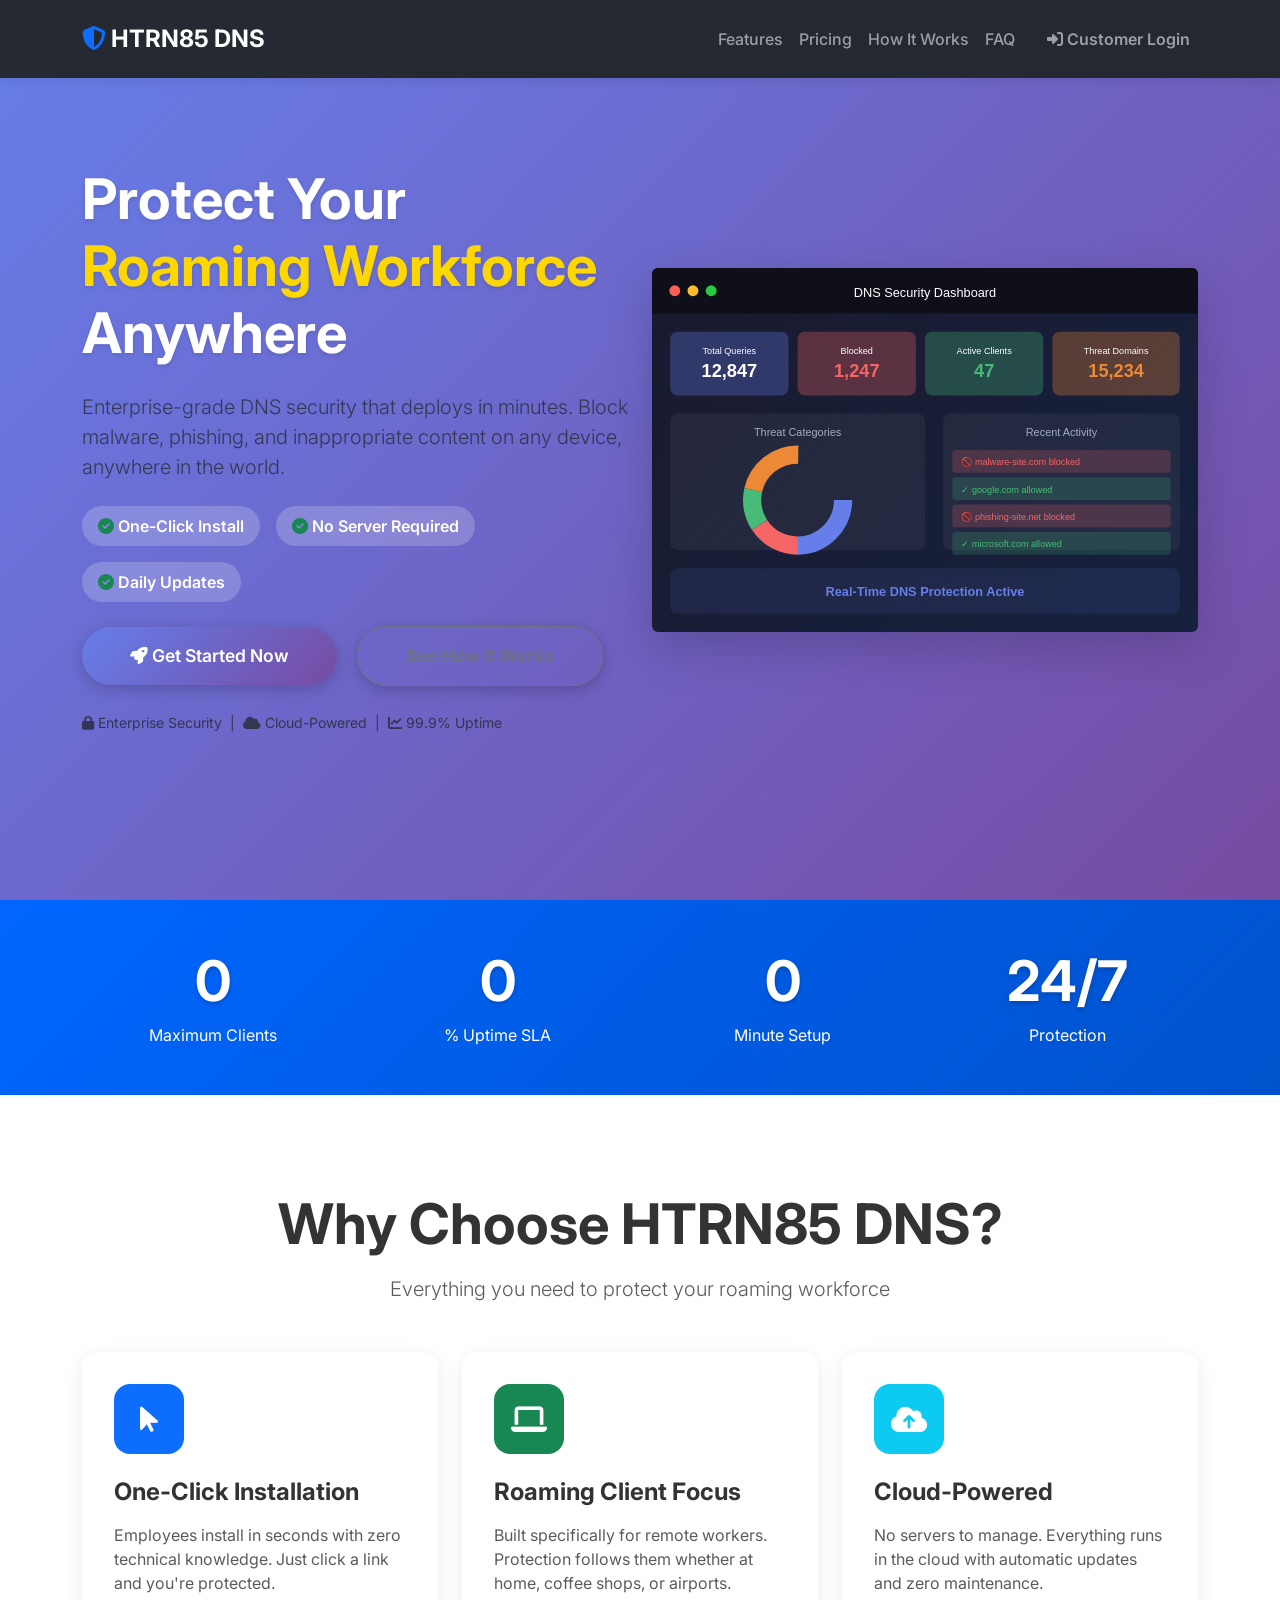
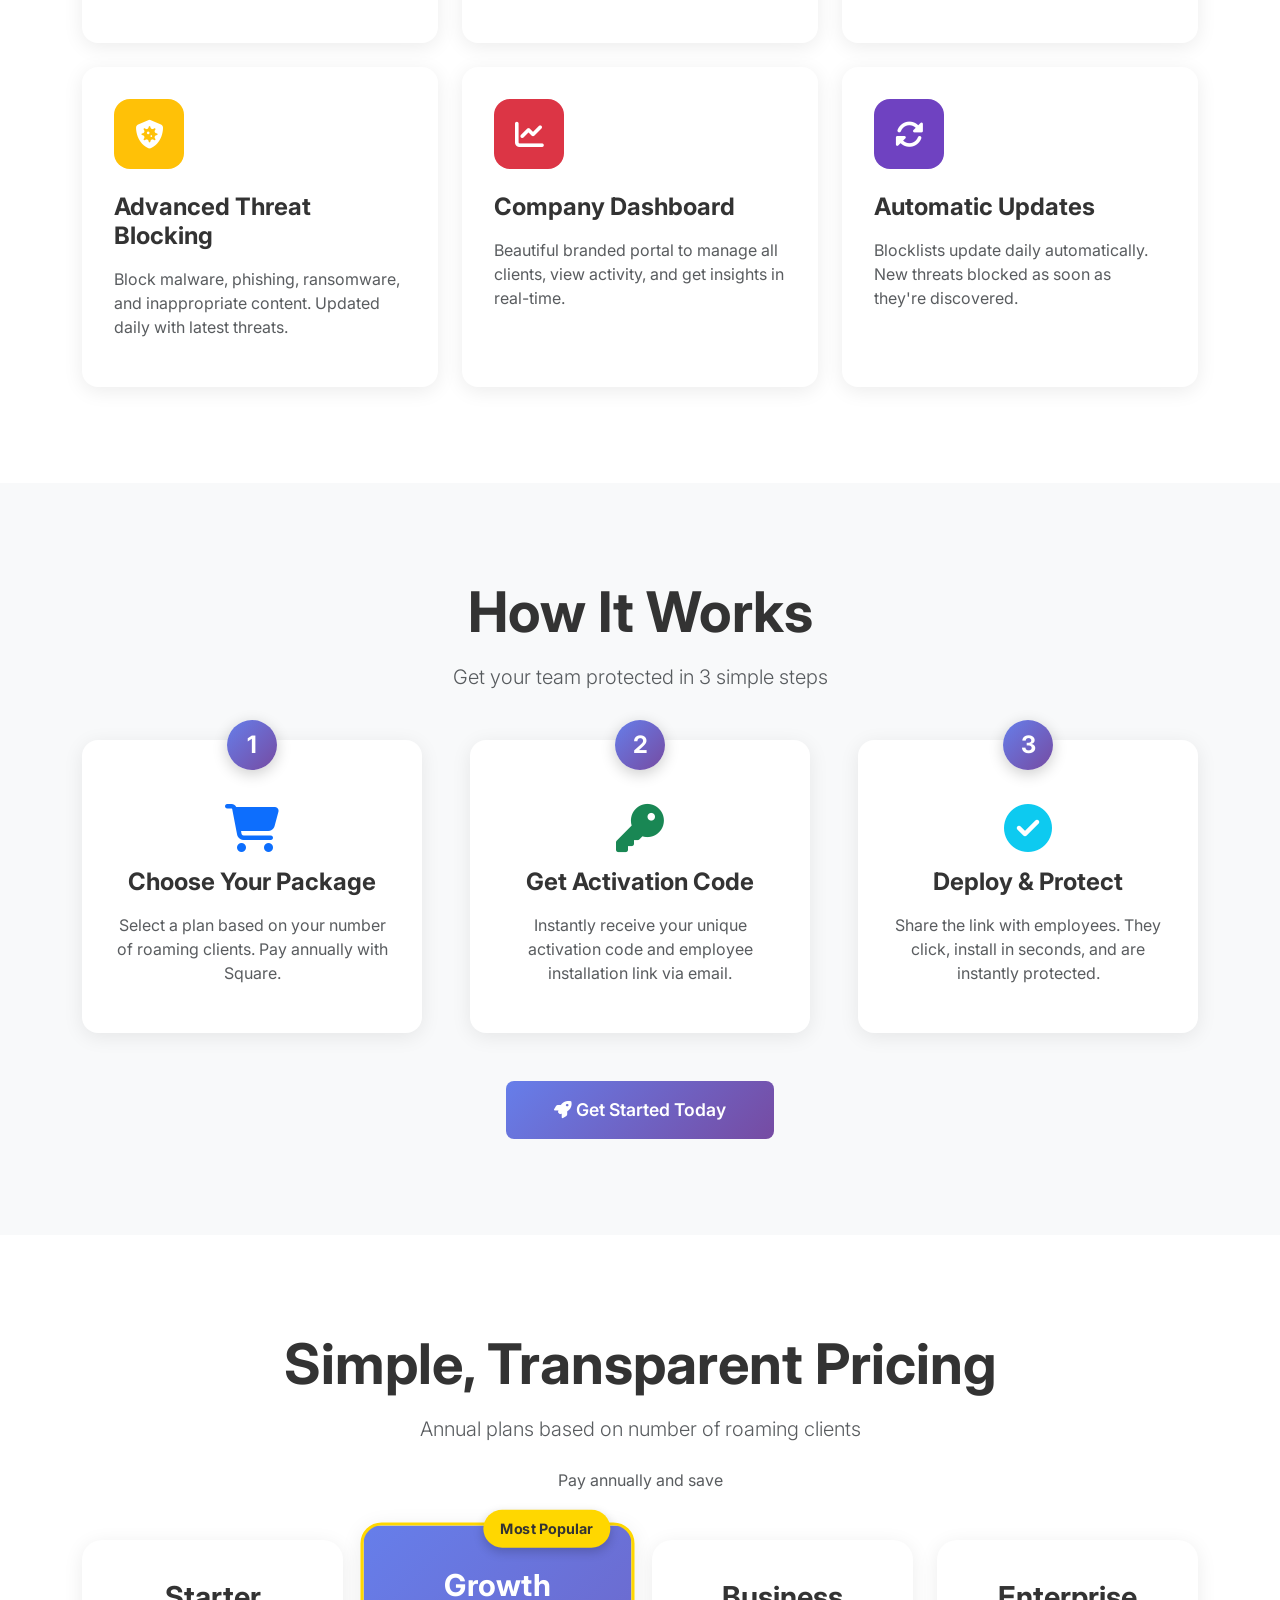
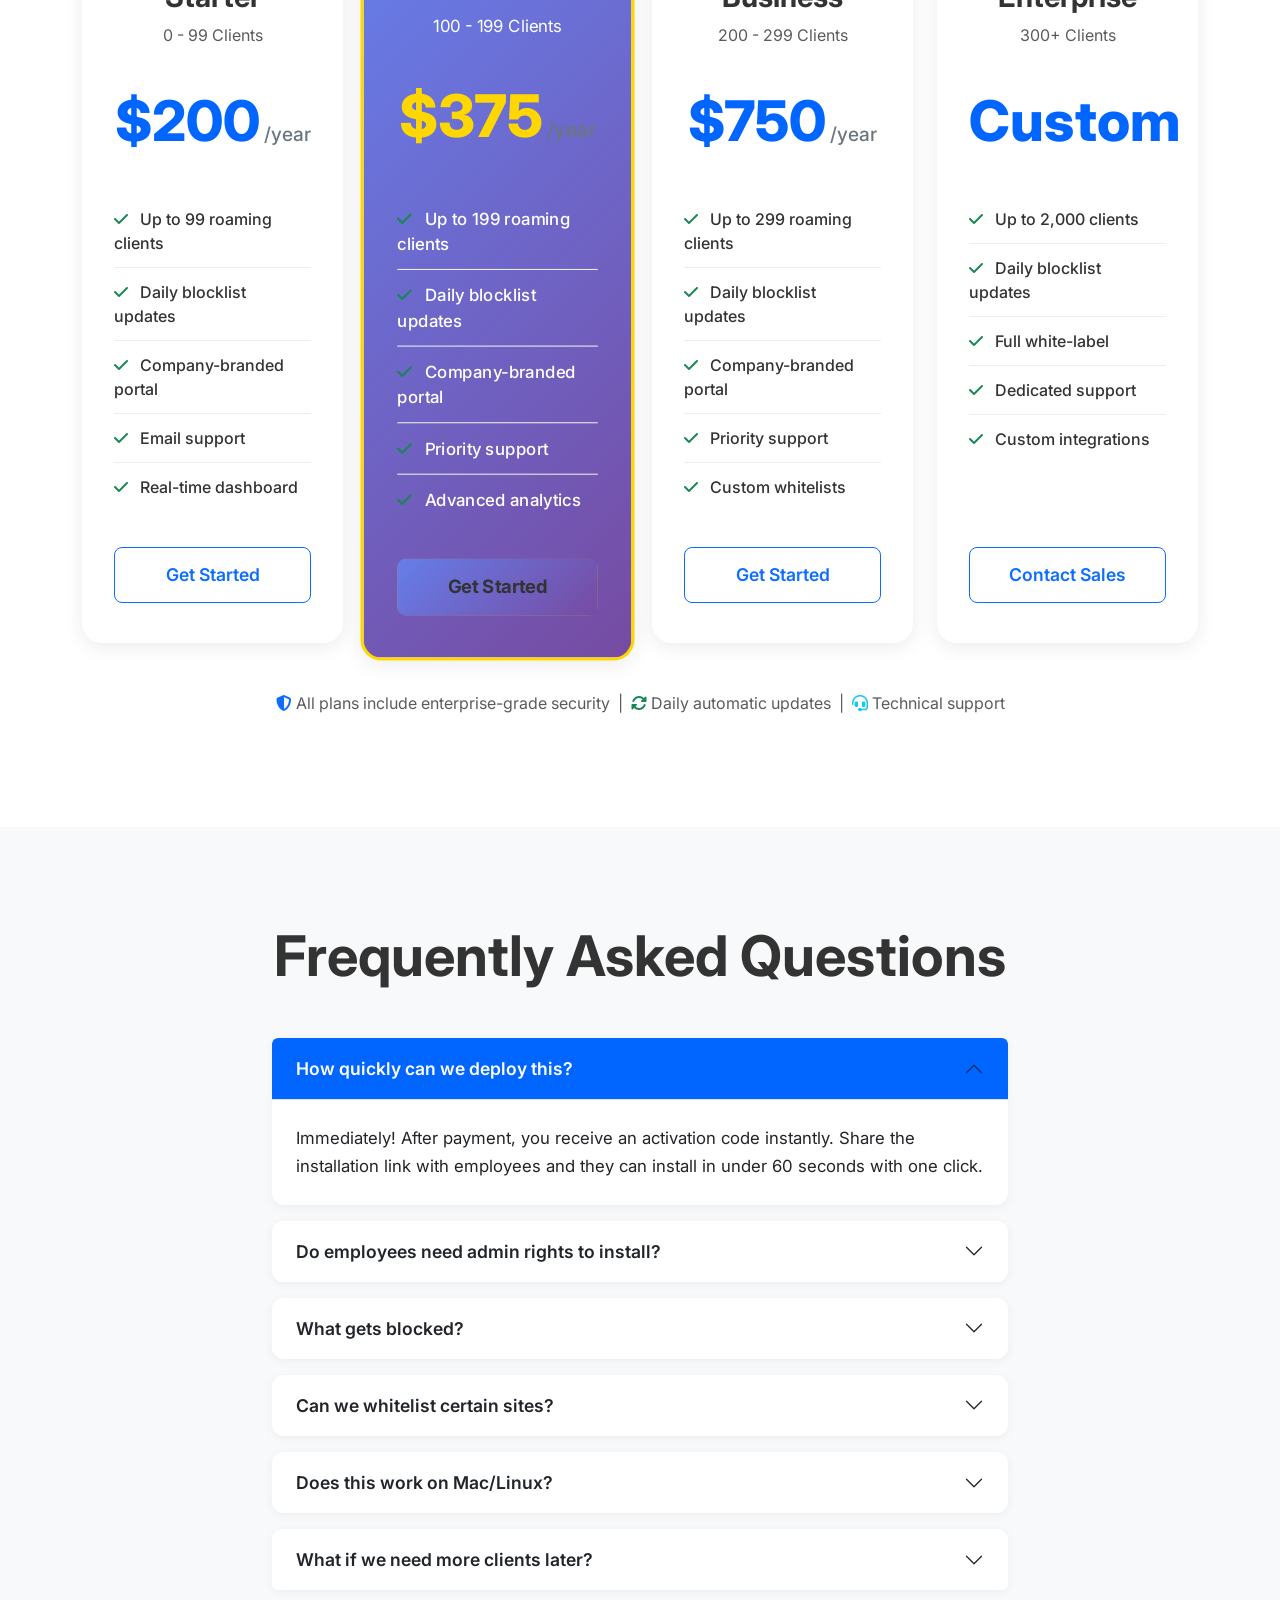
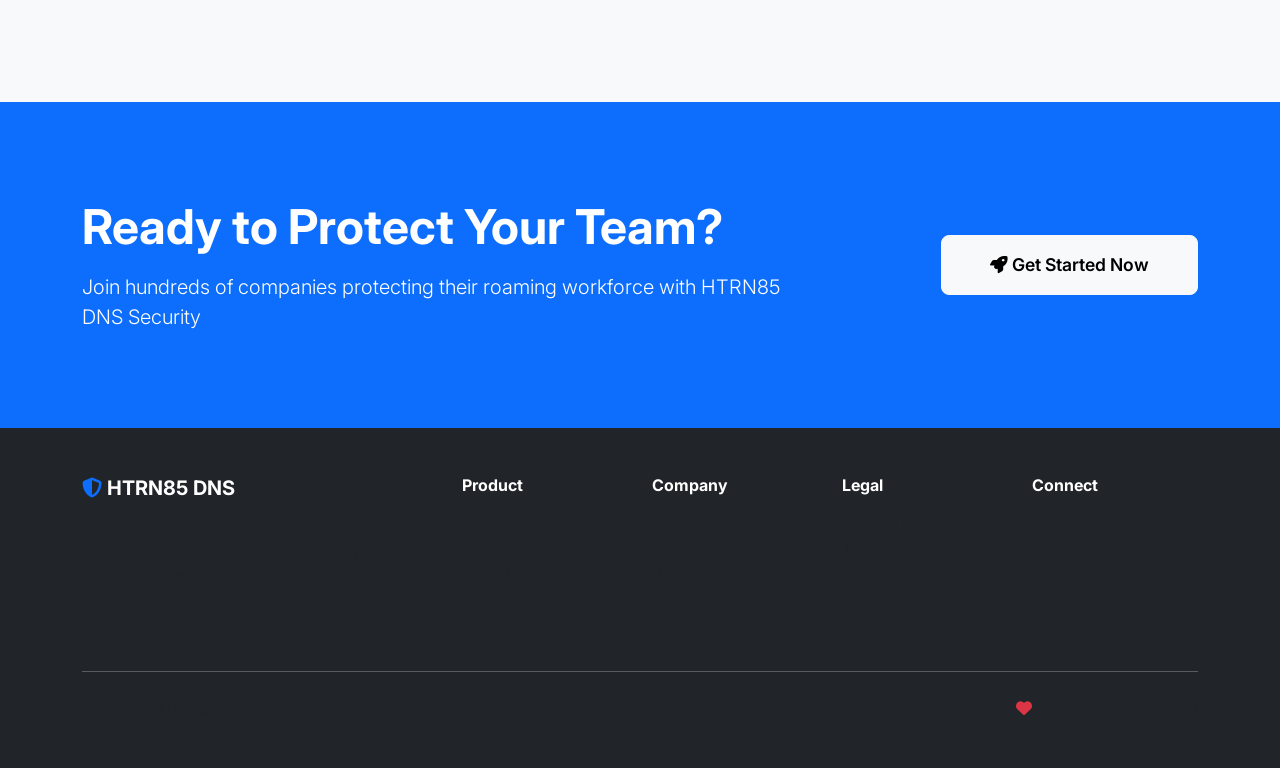
==== index.html @ fcbe76ea "Fix ALL broken paths sitewide - 17 absolute paths, 1 JS redirect, delete 3 stale files" ====
<!DOCTYPE html>
<html lang="en">
<head>
    <meta charset="UTF-8">
    <meta name="viewport" content="width=device-width, initial-scale=1.0">    
    <!-- SECURITY HEADERS -->
    <meta name="referrer" content="strict-origin-when-cross-origin">
    <meta http-equiv="X-Content-Type-Options" content="nosniff">
    <meta http-equiv="X-Frame-Options" content="DENY">
    <meta http-equiv="Permissions-Policy" content="accelerometer=(), camera=(), geolocation=(), microphone=()">
    <meta name="description" content="Enterprise DNS Security for Roaming Clients - Protect your workforce anywhere with one-click deployment">
    <title>HTRN85 DNS Security - Protect Your Roaming Workforce</title>
    
    <!-- Bootstrap 5 -->
    <link href="https://cdn.jsdelivr.net/npm/bootstrap@5.3.0/dist/css/bootstrap.min.css" rel="stylesheet">
    <!-- Font Awesome -->
    <link href="https://cdnjs.cloudflare.com/ajax/libs/font-awesome/6.4.0/css/all.min.css" rel="stylesheet">
    <!-- Google Fonts -->
    <link href="https://fonts.googleapis.com/css2?family=Inter:wght@300;400;600;700;800&display=swap" rel="stylesheet">
    <!-- Custom CSS -->
    <link href="css/style.css" rel="stylesheet">
</head>
<body>
    <!-- Navigation -->
    <nav class="navbar navbar-expand-lg navbar-dark bg-dark fixed-top">
        <div class="container">
            <a class="navbar-brand fw-bold" href="#">
                <i class="fas fa-shield-alt text-primary"></i> HTRN85 DNS
            </a>
            <button class="navbar-toggler" type="button" data-bs-toggle="collapse" data-bs-target="#navbarNav">
                <span class="navbar-toggler-icon"></span>
            </button>
            <div class="collapse navbar-collapse" id="navbarNav">
                <ul class="navbar-nav ms-auto">
                    <li class="nav-item">
                        <a class="nav-link" href="#features">Features</a>
                    </li>
                    <li class="nav-item">
                        <a class="nav-link" href="#pricing">Pricing</a>
                    </li>
                    <li class="nav-item">
                        <a class="nav-link" href="#how-it-works">How It Works</a>
                    </li>
                    <li class="nav-item">
                        <a class="nav-link" href="#faq">FAQ</a>
                    </li>
                    <li class="nav-item">
                        <a class="nav-link btn btn-outline-primary ms-lg-3" href="#" onclick="alert('Customer portal coming soon! Contact support@htrn85dns.com'); return false;">
                            <i class="fas fa-sign-in-alt"></i> Customer Login
                        </a>
                    </li>
                </ul>
            </div>
        </div>
    </nav>

    <!-- Hero Section -->
    <section class="hero-section">
        <div class="container">
            <div class="row align-items-center min-vh-100 py-5">
                <div class="col-lg-6">
                    <div class="hero-content">
                        <h1 class="display-3 fw-bold mb-4 animate-fade-in">
                            Protect Your <span class="text-primary">Roaming Workforce</span> Anywhere
                        </h1>
                        <p class="lead mb-4 text-muted animate-fade-in-delay-1">
                            Enterprise-grade DNS security that deploys in minutes. Block malware, phishing, and inappropriate content on any device, anywhere in the world.
                        </p>
                        <div class="hero-features mb-4 animate-fade-in-delay-2">
                            <div class="feature-badge">
                                <i class="fas fa-check-circle text-success"></i> One-Click Install
                            </div>
                            <div class="feature-badge">
                                <i class="fas fa-check-circle text-success"></i> No Server Required
                            </div>
                            <div class="feature-badge">
                                <i class="fas fa-check-circle text-success"></i> Daily Updates
                            </div>
                        </div>
                        <div class="hero-cta animate-fade-in-delay-3">
                            <a href="#pricing" class="btn btn-primary btn-lg me-3 px-5 py-3">
                                <i class="fas fa-rocket"></i> Get Started Now
                            </a>
                            <a href="#how-it-works" class="btn btn-outline-secondary btn-lg px-5 py-3">
                                See How It Works
                            </a>
                        </div>
                        <div class="trust-indicators mt-4 animate-fade-in-delay-4">
                            <small class="text-muted">
                                <i class="fas fa-lock"></i> Enterprise Security &nbsp;|&nbsp;
                                <i class="fas fa-cloud"></i> Cloud-Powered &nbsp;|&nbsp;
                                <i class="fas fa-chart-line"></i> 99.9% Uptime
                            </small>
                        </div>
                    </div>
                </div>
                <div class="col-lg-6 animate-fade-in-delay-2">
                    <div class="hero-image">
                        <div class="dashboard-preview">
                            <!-- Embedded SVG Dashboard Preview - Always renders -->
                            <svg viewBox="0 0 600 400" class="img-fluid rounded shadow-lg" style="background: linear-gradient(135deg, #1a1a2e 0%, #16213e 100%); border-radius: 12px;">
                                <!-- Dashboard Header -->
                                <rect x="0" y="0" width="600" height="50" fill="#0f0f1a"/>
                                <circle cx="25" cy="25" r="6" fill="#ff5f56"/>
                                <circle cx="45" cy="25" r="6" fill="#ffbd2e"/>
                                <circle cx="65" cy="25" r="6" fill="#27ca40"/>
                                <text x="300" y="32" fill="#ffffff" font-family="Arial" font-size="14" text-anchor="middle">DNS Security Dashboard</text>

                                <!-- Stats Cards Row -->
                                <rect x="20" y="70" width="130" height="70" rx="8" fill="#667eea" opacity="0.3"/>
                                <text x="85" y="95" fill="#ffffff" font-family="Arial" font-size="10" text-anchor="middle">Total Queries</text>
                                <text x="85" y="120" fill="#ffffff" font-family="Arial" font-size="20" font-weight="bold" text-anchor="middle">12,847</text>

                                <rect x="160" y="70" width="130" height="70" rx="8" fill="#f56565" opacity="0.3"/>
                                <text x="225" y="95" fill="#ffffff" font-family="Arial" font-size="10" text-anchor="middle">Blocked</text>
                                <text x="225" y="120" fill="#f56565" font-family="Arial" font-size="20" font-weight="bold" text-anchor="middle">1,247</text>

                                <rect x="300" y="70" width="130" height="70" rx="8" fill="#48bb78" opacity="0.3"/>
                                <text x="365" y="95" fill="#ffffff" font-family="Arial" font-size="10" text-anchor="middle">Active Clients</text>
                                <text x="365" y="120" fill="#48bb78" font-family="Arial" font-size="20" font-weight="bold" text-anchor="middle">47</text>

                                <rect x="440" y="70" width="140" height="70" rx="8" fill="#ed8936" opacity="0.3"/>
                                <text x="510" y="95" fill="#ffffff" font-family="Arial" font-size="10" text-anchor="middle">Threat Domains</text>
                                <text x="510" y="120" fill="#ed8936" font-family="Arial" font-size="20" font-weight="bold" text-anchor="middle">15,234</text>

                                <!-- Chart Area -->
                                <rect x="20" y="160" width="280" height="150" rx="8" fill="#ffffff" opacity="0.05"/>
                                <text x="160" y="185" fill="#a0aec0" font-family="Arial" font-size="12" text-anchor="middle">Threat Categories</text>
                                <!-- Pie chart simulation -->
                                <circle cx="160" cy="255" r="50" fill="none" stroke="#667eea" stroke-width="20" stroke-dasharray="78 236"/>
                                <circle cx="160" cy="255" r="50" fill="none" stroke="#f56565" stroke-width="20" stroke-dasharray="50 264" stroke-dashoffset="-78"/>
                                <circle cx="160" cy="255" r="50" fill="none" stroke="#48bb78" stroke-width="20" stroke-dasharray="40 274" stroke-dashoffset="-128"/>
                                <circle cx="160" cy="255" r="50" fill="none" stroke="#ed8936" stroke-width="20" stroke-dasharray="68 246" stroke-dashoffset="-168"/>

                                <!-- Activity List -->
                                <rect x="320" y="160" width="260" height="150" rx="8" fill="#ffffff" opacity="0.05"/>
                                <text x="450" y="185" fill="#a0aec0" font-family="Arial" font-size="12" text-anchor="middle">Recent Activity</text>

                                <rect x="330" y="200" width="240" height="25" rx="4" fill="#f56565" opacity="0.2"/>
                                <text x="340" y="217" fill="#f56565" font-family="Arial" font-size="10">🚫 malware-site.com blocked</text>

                                <rect x="330" y="230" width="240" height="25" rx="4" fill="#48bb78" opacity="0.2"/>
                                <text x="340" y="247" fill="#48bb78" font-family="Arial" font-size="10">✓ google.com allowed</text>

                                <rect x="330" y="260" width="240" height="25" rx="4" fill="#f56565" opacity="0.2"/>
                                <text x="340" y="277" fill="#f56565" font-family="Arial" font-size="10">🚫 phishing-site.net blocked</text>

                                <rect x="330" y="290" width="240" height="25" rx="4" fill="#48bb78" opacity="0.2"/>
                                <text x="340" y="307" fill="#48bb78" font-family="Arial" font-size="10">✓ microsoft.com allowed</text>

                                <!-- Footer -->
                                <rect x="20" y="330" width="560" height="50" rx="8" fill="#667eea" opacity="0.1"/>
                                <text x="300" y="360" fill="#667eea" font-family="Arial" font-size="14" font-weight="bold" text-anchor="middle">Real-Time DNS Protection Active</text>
                            </svg>
                        </div>
                    </div>
                </div>
            </div>
        </div>
    </section>

    <!-- Stats Section -->
    <section class="stats-section py-5 bg-primary text-white">
        <div class="container">
            <div class="row text-center">
                <div class="col-md-3">
                    <div class="stat-item">
                        <h2 class="display-4 fw-bold counter" data-target="2000">0</h2>
                        <p class="mb-0">Maximum Clients</p>
                    </div>
                </div>
                <div class="col-md-3">
                    <div class="stat-item">
                        <h2 class="display-4 fw-bold counter" data-target="99.9">0</h2>
                        <p class="mb-0">% Uptime SLA</p>
                    </div>
                </div>
                <div class="col-md-3">
                    <div class="stat-item">
                        <h2 class="display-4 fw-bold counter" data-target="1">0</h2>
                        <p class="mb-0">Minute Setup</p>
                    </div>
                </div>
                <div class="col-md-3">
                    <div class="stat-item">
                        <h2 class="display-4 fw-bold">24/7</h2>
                        <p class="mb-0">Protection</p>
                    </div>
                </div>
            </div>
        </div>
    </section>

    <!-- Features Section -->
    <section id="features" class="features-section py-5">
        <div class="container py-5">
            <div class="text-center mb-5">
                <h2 class="display-4 fw-bold mb-3">Why Choose HTRN85 DNS?</h2>
                <p class="lead text-muted">Everything you need to protect your roaming workforce</p>
            </div>
            
            <div class="row g-4">
                <div class="col-md-6 col-lg-4">
                    <div class="feature-card">
                        <div class="feature-icon bg-primary">
                            <i class="fas fa-mouse-pointer"></i>
                        </div>
                        <h4 class="fw-bold mb-3">One-Click Installation</h4>
                        <p class="text-muted">Employees install in seconds with zero technical knowledge. Just click a link and you're protected.</p>
                    </div>
                </div>

                <div class="col-md-6 col-lg-4">
                    <div class="feature-card">
                        <div class="feature-icon bg-success">
                            <i class="fas fa-laptop"></i>
                        </div>
                        <h4 class="fw-bold mb-3">Roaming Client Focus</h4>
                        <p class="text-muted">Built specifically for remote workers. Protection follows them whether at home, coffee shops, or airports.</p>
                    </div>
                </div>

                <div class="col-md-6 col-lg-4">
                    <div class="feature-card">
                        <div class="feature-icon bg-info">
                            <i class="fas fa-cloud-upload-alt"></i>
                        </div>
                        <h4 class="fw-bold mb-3">Cloud-Powered</h4>
                        <p class="text-muted">No servers to manage. Everything runs in the cloud with automatic updates and zero maintenance.</p>
                    </div>
                </div>

                <div class="col-md-6 col-lg-4">
                    <div class="feature-card">
                        <div class="feature-icon bg-warning">
                            <i class="fas fa-shield-virus"></i>
                        </div>
                        <h4 class="fw-bold mb-3">Advanced Threat Blocking</h4>
                        <p class="text-muted">Block malware, phishing, ransomware, and inappropriate content. Updated daily with latest threats.</p>
                    </div>
                </div>

                <div class="col-md-6 col-lg-4">
                    <div class="feature-card">
                        <div class="feature-icon bg-danger">
                            <i class="fas fa-chart-line"></i>
                        </div>
                        <h4 class="fw-bold mb-3">Company Dashboard</h4>
                        <p class="text-muted">Beautiful branded portal to manage all clients, view activity, and get insights in real-time.</p>
                    </div>
                </div>

                <div class="col-md-6 col-lg-4">
                    <div class="feature-card">
                        <div class="feature-icon bg-purple">
                            <i class="fas fa-sync-alt"></i>
                        </div>
                        <h4 class="fw-bold mb-3">Automatic Updates</h4>
                        <p class="text-muted">Blocklists update daily automatically. New threats blocked as soon as they're discovered.</p>
                    </div>
                </div>
            </div>
        </div>
    </section>

    <!-- How It Works Section -->
    <section id="how-it-works" class="how-it-works-section py-5 bg-light">
        <div class="container py-5">
            <div class="text-center mb-5">
                <h2 class="display-4 fw-bold mb-3">How It Works</h2>
                <p class="lead text-muted">Get your team protected in 3 simple steps</p>
            </div>

            <div class="row g-5">
                <div class="col-md-4">
                    <div class="step-card text-center">
                        <div class="step-number">1</div>
                        <div class="step-icon">
                            <i class="fas fa-shopping-cart fa-3x text-primary"></i>
                        </div>
                        <h4 class="fw-bold mb-3">Choose Your Package</h4>
                        <p class="text-muted">Select a plan based on your number of roaming clients. Pay annually with Square.</p>
                    </div>
                </div>

                <div class="col-md-4">
                    <div class="step-card text-center">
                        <div class="step-number">2</div>
                        <div class="step-icon">
                            <i class="fas fa-key fa-3x text-success"></i>
                        </div>
                        <h4 class="fw-bold mb-3">Get Activation Code</h4>
                        <p class="text-muted">Instantly receive your unique activation code and employee installation link via email.</p>
                    </div>
                </div>

                <div class="col-md-4">
                    <div class="step-card text-center">
                        <div class="step-number">3</div>
                        <div class="step-icon">
                            <i class="fas fa-check-circle fa-3x text-info"></i>
                        </div>
                        <h4 class="fw-bold mb-3">Deploy & Protect</h4>
                        <p class="text-muted">Share the link with employees. They click, install in seconds, and are instantly protected.</p>
                    </div>
                </div>
            </div>

            <div class="text-center mt-5">
                <a href="#pricing" class="btn btn-primary btn-lg px-5 py-3">
                    <i class="fas fa-rocket"></i> Get Started Today
                </a>
            </div>
        </div>
    </section>

    <!-- Pricing Section -->
    <section id="pricing" class="pricing-section py-5">
        <div class="container py-5">
            <div class="text-center mb-5">
                <h2 class="display-4 fw-bold mb-3">Simple, Transparent Pricing</h2>
                <p class="lead text-muted">Annual plans based on number of roaming clients</p>
                <div class="pricing-toggle mt-4">
                    <span class="text-muted">Pay annually and save</span>
                </div>
            </div>

            <div class="row g-4 justify-content-center">
                <!-- Tier 1 -->
                <div class="col-lg-3 col-md-6">
                    <div class="pricing-card">
                        <div class="pricing-header">
                            <h4 class="fw-bold">Starter</h4>
                            <p class="text-muted mb-0">0 - 99 Clients</p>
                        </div>
                        <div class="pricing-price">
                            <span class="price-amount">$200</span>
                            <span class="price-period">/year</span>
                        </div>
                        <ul class="pricing-features">
                            <li><i class="fas fa-check text-success"></i> Up to 99 roaming clients</li>
                            <li><i class="fas fa-check text-success"></i> Daily blocklist updates</li>
                            <li><i class="fas fa-check text-success"></i> Company-branded portal</li>
                            <li><i class="fas fa-check text-success"></i> Email support</li>
                            <li><i class="fas fa-check text-success"></i> Real-time dashboard</li>
                        </ul>
                        <button class="btn btn-outline-primary w-100 btn-lg" onclick="selectPlan('starter', 200, 99)">
                            Get Started
                        </button>
                    </div>
                </div>

                <!-- Tier 2 -->
                <div class="col-lg-3 col-md-6">
                    <div class="pricing-card featured">
                        <div class="pricing-badge">Most Popular</div>
                        <div class="pricing-header">
                            <h4 class="fw-bold">Growth</h4>
                            <p class="text-muted mb-0">100 - 199 Clients</p>
                        </div>
                        <div class="pricing-price">
                            <span class="price-amount">$375</span>
                            <span class="price-period">/year</span>
                        </div>
                        <ul class="pricing-features">
                            <li><i class="fas fa-check text-success"></i> Up to 199 roaming clients</li>
                            <li><i class="fas fa-check text-success"></i> Daily blocklist updates</li>
                            <li><i class="fas fa-check text-success"></i> Company-branded portal</li>
                            <li><i class="fas fa-check text-success"></i> Priority support</li>
                            <li><i class="fas fa-check text-success"></i> Advanced analytics</li>
                        </ul>
                        <button class="btn btn-primary w-100 btn-lg" onclick="selectPlan('growth', 375, 199)">
                            Get Started
                        </button>
                    </div>
                </div>

                <!-- Tier 3 -->
                <div class="col-lg-3 col-md-6">
                    <div class="pricing-card">
                        <div class="pricing-header">
                            <h4 class="fw-bold">Business</h4>
                            <p class="text-muted mb-0">200 - 299 Clients</p>
                        </div>
                        <div class="pricing-price">
                            <span class="price-amount">$750</span>
                            <span class="price-period">/year</span>
                        </div>
                        <ul class="pricing-features">
                            <li><i class="fas fa-check text-success"></i> Up to 299 roaming clients</li>
                            <li><i class="fas fa-check text-success"></i> Daily blocklist updates</li>
                            <li><i class="fas fa-check text-success"></i> Company-branded portal</li>
                            <li><i class="fas fa-check text-success"></i> Priority support</li>
                            <li><i class="fas fa-check text-success"></i> Custom whitelists</li>
                        </ul>
                        <button class="btn btn-outline-primary w-100 btn-lg" onclick="selectPlan('business', 750, 299)">
                            Get Started
                        </button>
                    </div>
                </div>

                <!-- Enterprise -->
                <div class="col-lg-3 col-md-6">
                    <div class="pricing-card">
                        <div class="pricing-header">
                            <h4 class="fw-bold">Enterprise</h4>
                            <p class="text-muted mb-0">300+ Clients</p>
                        </div>
                        <div class="pricing-price">
                            <span class="price-amount">Custom</span>
                        </div>
                        <ul class="pricing-features">
                            <li><i class="fas fa-check text-success"></i> Up to 2,000 clients</li>
                            <li><i class="fas fa-check text-success"></i> Daily blocklist updates</li>
                            <li><i class="fas fa-check text-success"></i> Full white-label</li>
                            <li><i class="fas fa-check text-success"></i> Dedicated support</li>
                            <li><i class="fas fa-check text-success"></i> Custom integrations</li>
                        </ul>
                        <button class="btn btn-outline-primary w-100 btn-lg" onclick="contactSales()">
                            Contact Sales
                        </button>
                    </div>
                </div>
            </div>

            <div class="text-center mt-5">
                <p class="text-muted">
                    <i class="fas fa-shield-alt text-primary"></i> All plans include enterprise-grade security &nbsp;|&nbsp;
                    <i class="fas fa-sync-alt text-success"></i> Daily automatic updates &nbsp;|&nbsp;
                    <i class="fas fa-headset text-info"></i> Technical support
                </p>
            </div>
        </div>
    </section>

    <!-- FAQ Section -->
    <section id="faq" class="faq-section py-5 bg-light">
        <div class="container py-5">
            <div class="text-center mb-5">
                <h2 class="display-4 fw-bold mb-3">Frequently Asked Questions</h2>
            </div>

            <div class="row justify-content-center">
                <div class="col-lg-8">
                    <div class="accordion" id="faqAccordion">
                        <div class="accordion-item">
                            <h2 class="accordion-header">
                                <button class="accordion-button" type="button" data-bs-toggle="collapse" data-bs-target="#faq1">
                                    How quickly can we deploy this?
                                </button>
                            </h2>
                            <div id="faq1" class="accordion-collapse collapse show" data-bs-parent="#faqAccordion">
                                <div class="accordion-body">
                                    Immediately! After payment, you receive an activation code instantly. Share the installation link with employees and they can install in under 60 seconds with one click.
                                </div>
                            </div>
                        </div>

                        <div class="accordion-item">
                            <h2 class="accordion-header">
                                <button class="accordion-button collapsed" type="button" data-bs-toggle="collapse" data-bs-target="#faq2">
                                    Do employees need admin rights to install?
                                </button>
                            </h2>
                            <div id="faq2" class="accordion-collapse collapse" data-bs-parent="#faqAccordion">
                                <div class="accordion-body">
                                    No! Our installer is designed to work without admin privileges. Employees simply click the link and the software installs automatically.
                                </div>
                            </div>
                        </div>

                        <div class="accordion-item">
                            <h2 class="accordion-header">
                                <button class="accordion-button collapsed" type="button" data-bs-toggle="collapse" data-bs-target="#faq3">
                                    What gets blocked?
                                </button>
                            </h2>
                            <div id="faq3" class="accordion-collapse collapse" data-bs-parent="#faqAccordion">
                                <div class="accordion-body">
                                    We block malware, phishing sites, ransomware, cryptojacking, adult content, gambling, and known threat domains. Our blocklists are updated daily with the latest threats.
                                </div>
                            </div>
                        </div>

                        <div class="accordion-item">
                            <h2 class="accordion-header">
                                <button class="accordion-button collapsed" type="button" data-bs-toggle="collapse" data-bs-target="#faq4">
                                    Can we whitelist certain sites?
                                </button>
                            </h2>
                            <div id="faq4" class="accordion-collapse collapse" data-bs-parent="#faqAccordion">
                                <div class="accordion-body">
                                    Yes! Your company portal includes whitelist management. Add any domains that should never be blocked for your organization.
                                </div>
                            </div>
                        </div>

                        <div class="accordion-item">
                            <h2 class="accordion-header">
                                <button class="accordion-button collapsed" type="button" data-bs-toggle="collapse" data-bs-target="#faq5">
                                    Does this work on Mac/Linux?
                                </button>
                            </h2>
                            <div id="faq5" class="accordion-collapse collapse" data-bs-parent="#faqAccordion">
                                <div class="accordion-body">
                                    Currently Windows only. Mac and Linux support coming in Q2 2025.
                                </div>
                            </div>
                        </div>

                        <div class="accordion-item">
                            <h2 class="accordion-header">
                                <button class="accordion-button collapsed" type="button" data-bs-toggle="collapse" data-bs-target="#faq6">
                                    What if we need more clients later?
                                </button>
                            </h2>
                            <div id="faq6" class="accordion-collapse collapse" data-bs-parent="#faqAccordion">
                                <div class="accordion-body">
                                    Easily upgrade your plan anytime through your dashboard. We'll prorate the difference based on your remaining subscription period.
                                </div>
                            </div>
                        </div>
                    </div>
                </div>
            </div>
        </div>
    </section>

    <!-- CTA Section -->
    <section class="cta-section py-5 bg-primary text-white">
        <div class="container py-5">
            <div class="row align-items-center">
                <div class="col-lg-8">
                    <h2 class="display-5 fw-bold mb-3">Ready to Protect Your Team?</h2>
                    <p class="lead mb-0">Join hundreds of companies protecting their roaming workforce with HTRN85 DNS Security</p>
                </div>
                <div class="col-lg-4 text-lg-end">
                    <a href="#pricing" class="btn btn-light btn-lg px-5 py-3">
                        <i class="fas fa-rocket"></i> Get Started Now
                    </a>
                </div>
            </div>
        </div>
    </section>

    <!-- Footer -->
    <footer class="footer py-5 bg-dark text-white">
        <div class="container">
            <div class="row">
                <div class="col-md-4 mb-4">
                    <h5 class="fw-bold mb-3">
                        <i class="fas fa-shield-alt text-primary"></i> HTRN85 DNS
                    </h5>
                    <p class="text-muted">Enterprise DNS security for roaming clients. Protect your workforce anywhere with one-click deployment.</p>
                </div>
                <div class="col-md-2 mb-4">
                    <h6 class="fw-bold mb-3">Product</h6>
                    <ul class="list-unstyled">
                        <li><a href="#features" class="text-muted">Features</a></li>
                        <li><a href="#pricing" class="text-muted">Pricing</a></li>
                        <li><a href="#how-it-works" class="text-muted">How It Works</a></li>
                        <li><a href="#faq" class="text-muted">FAQ</a></li>
                    </ul>
                </div>
                <div class="col-md-2 mb-4">
                    <h6 class="fw-bold mb-3">Company</h6>
                    <ul class="list-unstyled">
                        <li><a href="#" class="text-muted">About Us</a></li>
                        <li><a href="#" class="text-muted">Contact</a></li>
                        <li><a href="#" class="text-muted">Blog</a></li>
                        <li><a href="#" class="text-muted">Careers</a></li>
                    </ul>
                </div>
                <div class="col-md-2 mb-4">
                    <h6 class="fw-bold mb-3">Legal</h6>
                    <ul class="list-unstyled">
                        <li><a href="#" class="text-muted">Privacy Policy</a></li>
                        <li><a href="#" class="text-muted">Terms of Service</a></li>
                        <li><a href="#" class="text-muted">Security</a></li>
                    </ul>
                </div>
                <div class="col-md-2 mb-4">
                    <h6 class="fw-bold mb-3">Connect</h6>
                    <div class="social-links">
                        <a href="#" class="text-muted me-3"><i class="fab fa-twitter fa-lg"></i></a>
                        <a href="#" class="text-muted me-3"><i class="fab fa-linkedin fa-lg"></i></a>
                        <a href="#" class="text-muted me-3"><i class="fab fa-github fa-lg"></i></a>
                    </div>
                </div>
            </div>
            <hr class="my-4 bg-secondary">
            <div class="row">
                <div class="col-md-6">
                    <p class="text-muted mb-0">&copy; 2024 HTRN85 DNS Security. All rights reserved.</p>
                </div>
                <div class="col-md-6 text-md-end">
                    <p class="text-muted mb-0">Made with <i class="fas fa-heart text-danger"></i> for secure businesses</p>
                </div>
            </div>
        </div>
    </footer>

    <!-- Bootstrap JS -->
    <script src="https://cdn.jsdelivr.net/npm/bootstrap@5.3.0/dist/js/bootstrap.bundle.min.js"></script>
    <!-- Custom JS -->
    <script src="js/main.js"></script>
</body>
</html>
---- css/style.css ----
/* HTRN85 DNS Security - Landing Page Styles */

:root {
    --primary-color: #0066ff;
    --secondary-color: #6c757d;
    --success-color: #28a745;
    --danger-color: #dc3545;
    --warning-color: #ffc107;
    --info-color: #17a2b8;
    --purple-color: #6f42c1;
    --dark-color: #212529;
    --light-color: #f8f9fa;
}

* {
    margin: 0;
    padding: 0;
    box-sizing: border-box;
}

body {
    font-family: 'Inter', -apple-system, BlinkMacSystemFont, 'Segoe UI', sans-serif;
    color: #333;
    overflow-x: hidden;
}

/* Smooth Scrolling */
html {
    scroll-behavior: smooth;
}

/* Navbar */
.navbar {
    backdrop-filter: blur(10px);
    background-color: rgba(33, 37, 41, 0.95) !important;
    box-shadow: 0 2px 10px rgba(0,0,0,0.1);
    padding: 1rem 0;
}

.navbar-brand {
    font-size: 1.5rem;
    font-weight: 700;
}

.nav-link {
    font-weight: 500;
    transition: color 0.3s ease;
}

.nav-link:hover {
    color: var(--primary-color) !important;
}

/* Hero Section */
.hero-section {
    background: linear-gradient(135deg, #667eea 0%, #764ba2 100%);
    background-size: cover;
    color: white;
    position: relative;
    overflow: hidden;
}

.hero-section::before {
    content: '';
    position: absolute;
    top: 0;
    left: 0;
    right: 0;
    bottom: 0;
    background: linear-gradient(135deg, rgba(102, 126, 234, 0.9) 0%, rgba(118, 75, 162, 0.9) 100%);
}

.hero-section .container {
    position: relative;
    z-index: 1;
}

.hero-content h1 {
    font-size: 3.5rem;
    line-height: 1.2;
    text-shadow: 0 2px 4px rgba(0,0,0,0.1);
}

.hero-content .text-primary {
    color: #ffd700 !important;
}

.hero-features {
    display: flex;
    flex-wrap: wrap;
    gap: 1rem;
}

.feature-badge {
    background: rgba(255,255,255,0.2);
    backdrop-filter: blur(10px);
    padding: 0.5rem 1rem;
    border-radius: 50px;
    font-weight: 600;
    white-space: nowrap;
}

.hero-cta .btn {
    font-weight: 600;
    border-radius: 50px;
    transition: all 0.3s ease;
    box-shadow: 0 4px 15px rgba(0,0,0,0.2);
}

.hero-cta .btn:hover {
    transform: translateY(-2px);
    box-shadow: 0 6px 20px rgba(0,0,0,0.3);
}

.dashboard-preview {
    position: relative;
    animation: float 6s ease-in-out infinite;
}

@keyframes float {
    0%, 100% { transform: translateY(0px); }
    50% { transform: translateY(-20px); }
}

/* Animations */
.animate-fade-in {
    animation: fadeIn 0.8s ease-in;
}

.animate-fade-in-delay-1 {
    animation: fadeIn 0.8s ease-in 0.2s backwards;
}

.animate-fade-in-delay-2 {
    animation: fadeIn 0.8s ease-in 0.4s backwards;
}

.animate-fade-in-delay-3 {
    animation: fadeIn 0.8s ease-in 0.6s backwards;
}

.animate-fade-in-delay-4 {
    animation: fadeIn 0.8s ease-in 0.8s backwards;
}

@keyframes fadeIn {
    from {
        opacity: 0;
        transform: translateY(20px);
    }
    to {
        opacity: 1;
        transform: translateY(0);
    }
}

/* Stats Section */
.stats-section {
    background: linear-gradient(135deg, var(--primary-color) 0%, #0052cc 100%);
}

.stat-item h2 {
    margin-bottom: 0.5rem;
    text-shadow: 0 2px 4px rgba(0,0,0,0.2);
}

.counter {
    font-family: 'Inter', monospace;
    font-weight: 800;
}

/* Features Section */
.feature-card {
    padding: 2rem;
    background: white;
    border-radius: 16px;
    box-shadow: 0 4px 20px rgba(0,0,0,0.08);
    transition: all 0.3s ease;
    height: 100%;
}

.feature-card:hover {
    transform: translateY(-5px);
    box-shadow: 0 8px 30px rgba(0,0,0,0.12);
}

.feature-icon {
    width: 70px;
    height: 70px;
    border-radius: 16px;
    display: flex;
    align-items: center;
    justify-content: center;
    font-size: 1.8rem;
    color: white;
    margin-bottom: 1.5rem;
}

.bg-purple {
    background-color: var(--purple-color) !important;
}

/* How It Works Section */
.step-card {
    position: relative;
    padding: 2rem;
    background: white;
    border-radius: 16px;
    box-shadow: 0 4px 20px rgba(0,0,0,0.08);
    transition: all 0.3s ease;
}

.step-card:hover {
    transform: scale(1.05);
    box-shadow: 0 8px 30px rgba(0,0,0,0.15);
}

.step-number {
    position: absolute;
    top: -20px;
    left: 50%;
    transform: translateX(-50%);
    width: 50px;
    height: 50px;
    background: linear-gradient(135deg, #667eea 0%, #764ba2 100%);
    color: white;
    border-radius: 50%;
    display: flex;
    align-items: center;
    justify-content: center;
    font-size: 1.5rem;
    font-weight: 700;
    box-shadow: 0 4px 15px rgba(0,0,0,0.2);
}

.step-icon {
    margin: 2rem 0 1rem;
}

/* Pricing Section */
.pricing-card {
    background: white;
    border-radius: 20px;
    padding: 2.5rem 2rem;
    box-shadow: 0 4px 20px rgba(0,0,0,0.08);
    transition: all 0.3s ease;
    position: relative;
    height: 100%;
    display: flex;
    flex-direction: column;
}

.pricing-card:hover {
    transform: translateY(-10px);
    box-shadow: 0 12px 40px rgba(0,0,0,0.15);
}

.pricing-card.featured {
    background: linear-gradient(135deg, #667eea 0%, #764ba2 100%);
    color: white;
    border: 3px solid #ffd700;
    transform: scale(1.05);
}

.pricing-card.featured:hover {
    transform: scale(1.08) translateY(-10px);
}

.pricing-card.featured .pricing-header h4,
.pricing-card.featured .pricing-header p,
.pricing-card.featured .pricing-features,
.pricing-card.featured .text-muted {
    color: white !important;
}

.pricing-card.featured .btn-primary {
    background-color: #ffd700;
    border-color: #ffd700;
    color: #333;
    font-weight: 700;
}

.pricing-card.featured .btn-primary:hover {
    background-color: #ffed4e;
    border-color: #ffed4e;
}

.pricing-badge {
    position: absolute;
    top: -15px;
    right: 20px;
    background: #ffd700;
    color: #333;
    padding: 0.5rem 1rem;
    border-radius: 50px;
    font-weight: 700;
    font-size: 0.85rem;
    box-shadow: 0 4px 10px rgba(0,0,0,0.2);
}

.pricing-header {
    text-align: center;
    margin-bottom: 2rem;
}

.pricing-header h4 {
    font-size: 1.8rem;
    margin-bottom: 0.5rem;
}

.pricing-price {
    text-align: center;
    margin-bottom: 2rem;
}

.price-amount {
    font-size: 3.5rem;
    font-weight: 800;
    color: var(--primary-color);
}

.pricing-card.featured .price-amount {
    color: #ffd700;
}

.price-period {
    font-size: 1.2rem;
    color: #6c757d;
    font-weight: 500;
}

.pricing-features {
    list-style: none;
    padding: 0;
    margin-bottom: 2rem;
    flex-grow: 1;
}

.pricing-features li {
    padding: 0.75rem 0;
    border-bottom: 1px solid #eee;
    font-weight: 500;
}

.pricing-features li:last-child {
    border-bottom: none;
}

.pricing-features i {
    margin-right: 0.5rem;
}

/* Accordion */
.accordion-item {
    border: none;
    margin-bottom: 1rem;
    border-radius: 12px;
    overflow: hidden;
    box-shadow: 0 2px 10px rgba(0,0,0,0.05);
}

.accordion-button {
    font-weight: 600;
    font-size: 1.1rem;
    padding: 1.25rem 1.5rem;
    background-color: white;
}

.accordion-button:not(.collapsed) {
    background-color: var(--primary-color);
    color: white;
}

.accordion-button:focus {
    box-shadow: none;
    border-color: var(--primary-color);
}

.accordion-body {
    padding: 1.5rem;
    font-size: 1.05rem;
    line-height: 1.7;
}

/* Footer */
.footer a {
    text-decoration: none;
    transition: color 0.3s ease;
}

.footer a:hover {
    color: var(--primary-color) !important;
}

.social-links a {
    display: inline-block;
    transition: all 0.3s ease;
}

.social-links a:hover {
    transform: scale(1.2);
    color: var(--primary-color) !important;
}

/* Utility Classes */
.bg-purple {
    background-color: var(--purple-color) !important;
}

/* Responsive */
@media (max-width: 768px) {
    .hero-content h1 {
        font-size: 2.5rem;
    }
    
    .hero-cta .btn {
        display: block;
        width: 100%;
        margin: 0.5rem 0;
    }
    
    .pricing-card {
        margin-bottom: 2rem;
    }
    
    .pricing-card.featured {
        transform: scale(1);
    }
}

/* Loading Spinner */
.spinner-overlay {
    position: fixed;
    top: 0;
    left: 0;
    right: 0;
    bottom: 0;
    background: rgba(0,0,0,0.8);
    display: none;
    align-items: center;
    justify-content: center;
    z-index: 9999;
}

.spinner-overlay.active {
    display: flex;
}

.spinner {
    width: 60px;
    height: 60px;
    border: 4px solid rgba(255,255,255,0.3);
    border-top-color: white;
    border-radius: 50%;
    animation: spin 1s linear infinite;
}

@keyframes spin {
    to { transform: rotate(360deg); }
}

/* Button Enhancements */
.btn {
    font-weight: 600;
    transition: all 0.3s ease;
}

.btn-primary {
    background: linear-gradient(135deg, #667eea 0%, #764ba2 100%);
    border: none;
}

.btn-primary:hover {
    background: linear-gradient(135deg, #5568d3 0%, #653a8c 100%);
    transform: translateY(-2px);
    box-shadow: 0 8px 20px rgba(102, 126, 234, 0.4);
}

.btn-lg {
    font-size: 1.1rem;
    padding: 0.875rem 2rem;
}

/* Scroll Animations */
.scroll-reveal {
    opacity: 0;
    transform: translateY(30px);
    transition: all 0.6s ease;
}

.scroll-reveal.active {
    opacity: 1;
    transform: translateY(0);
}
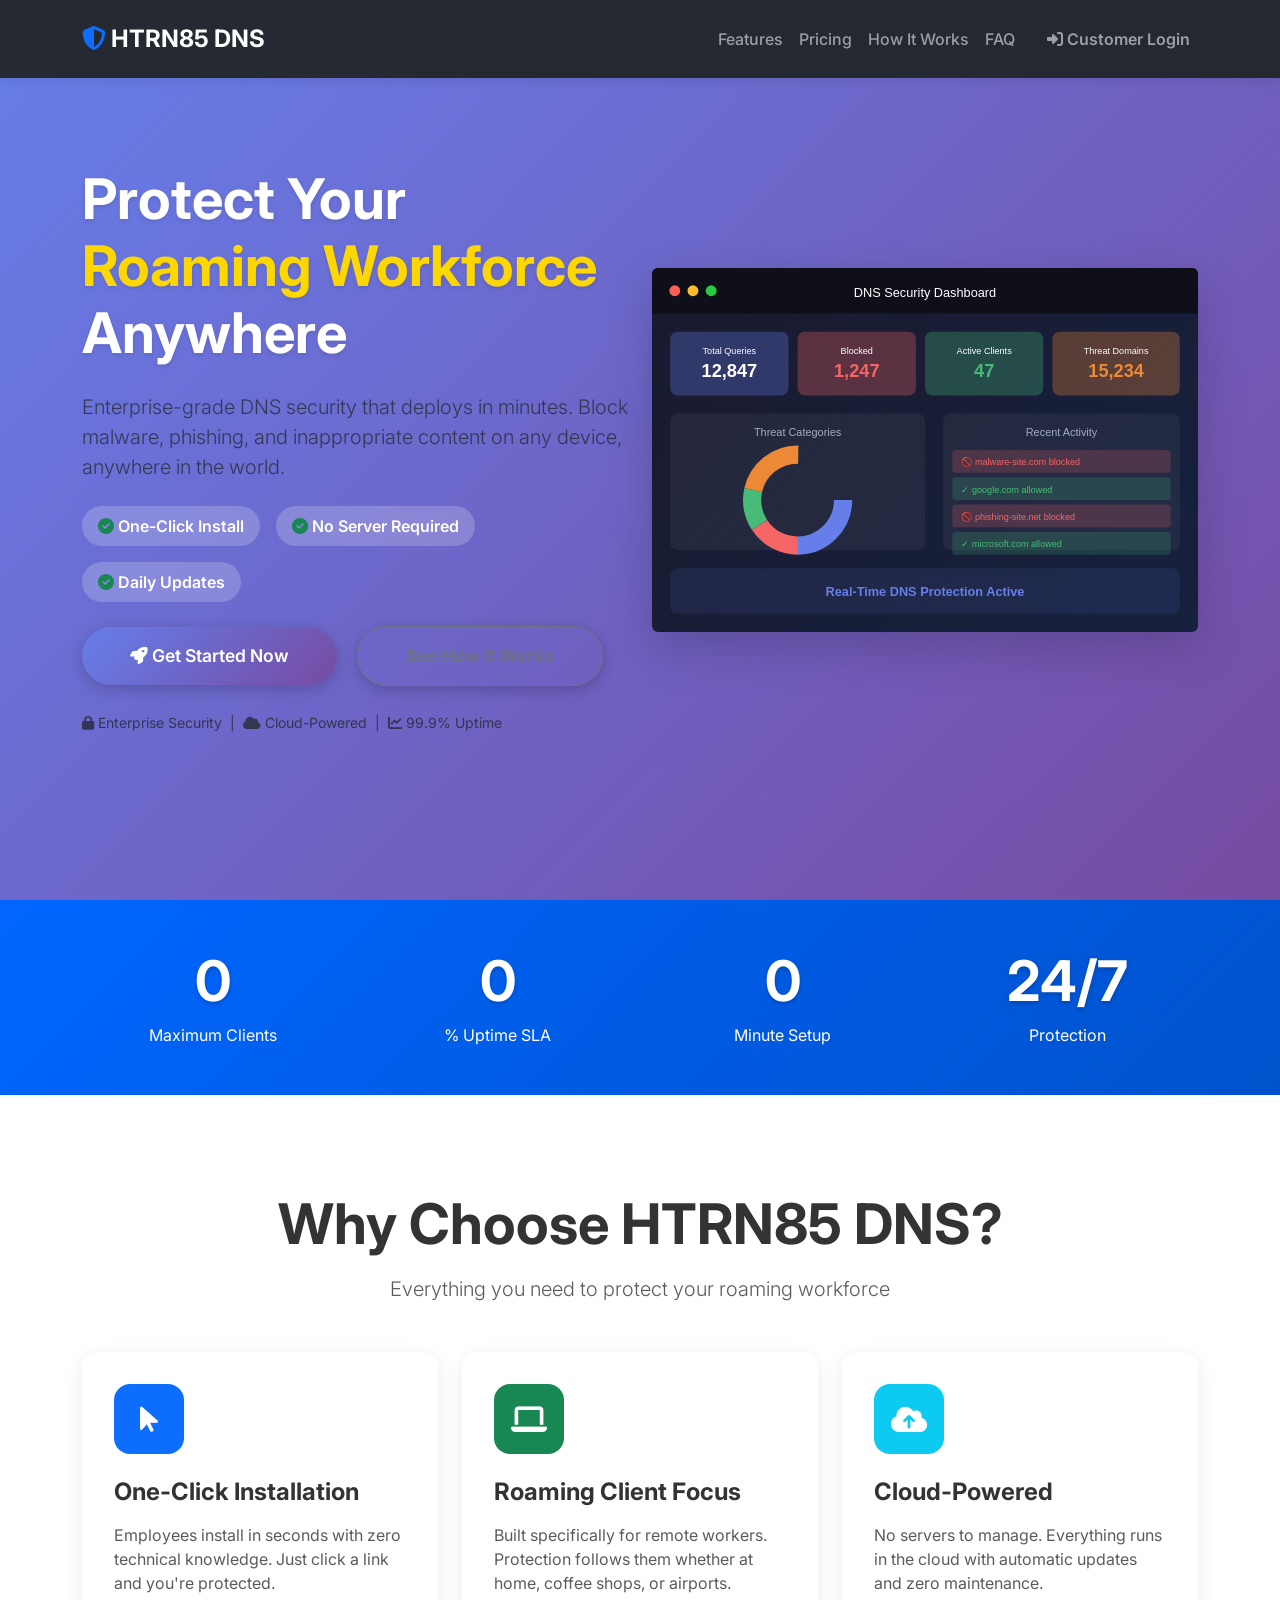
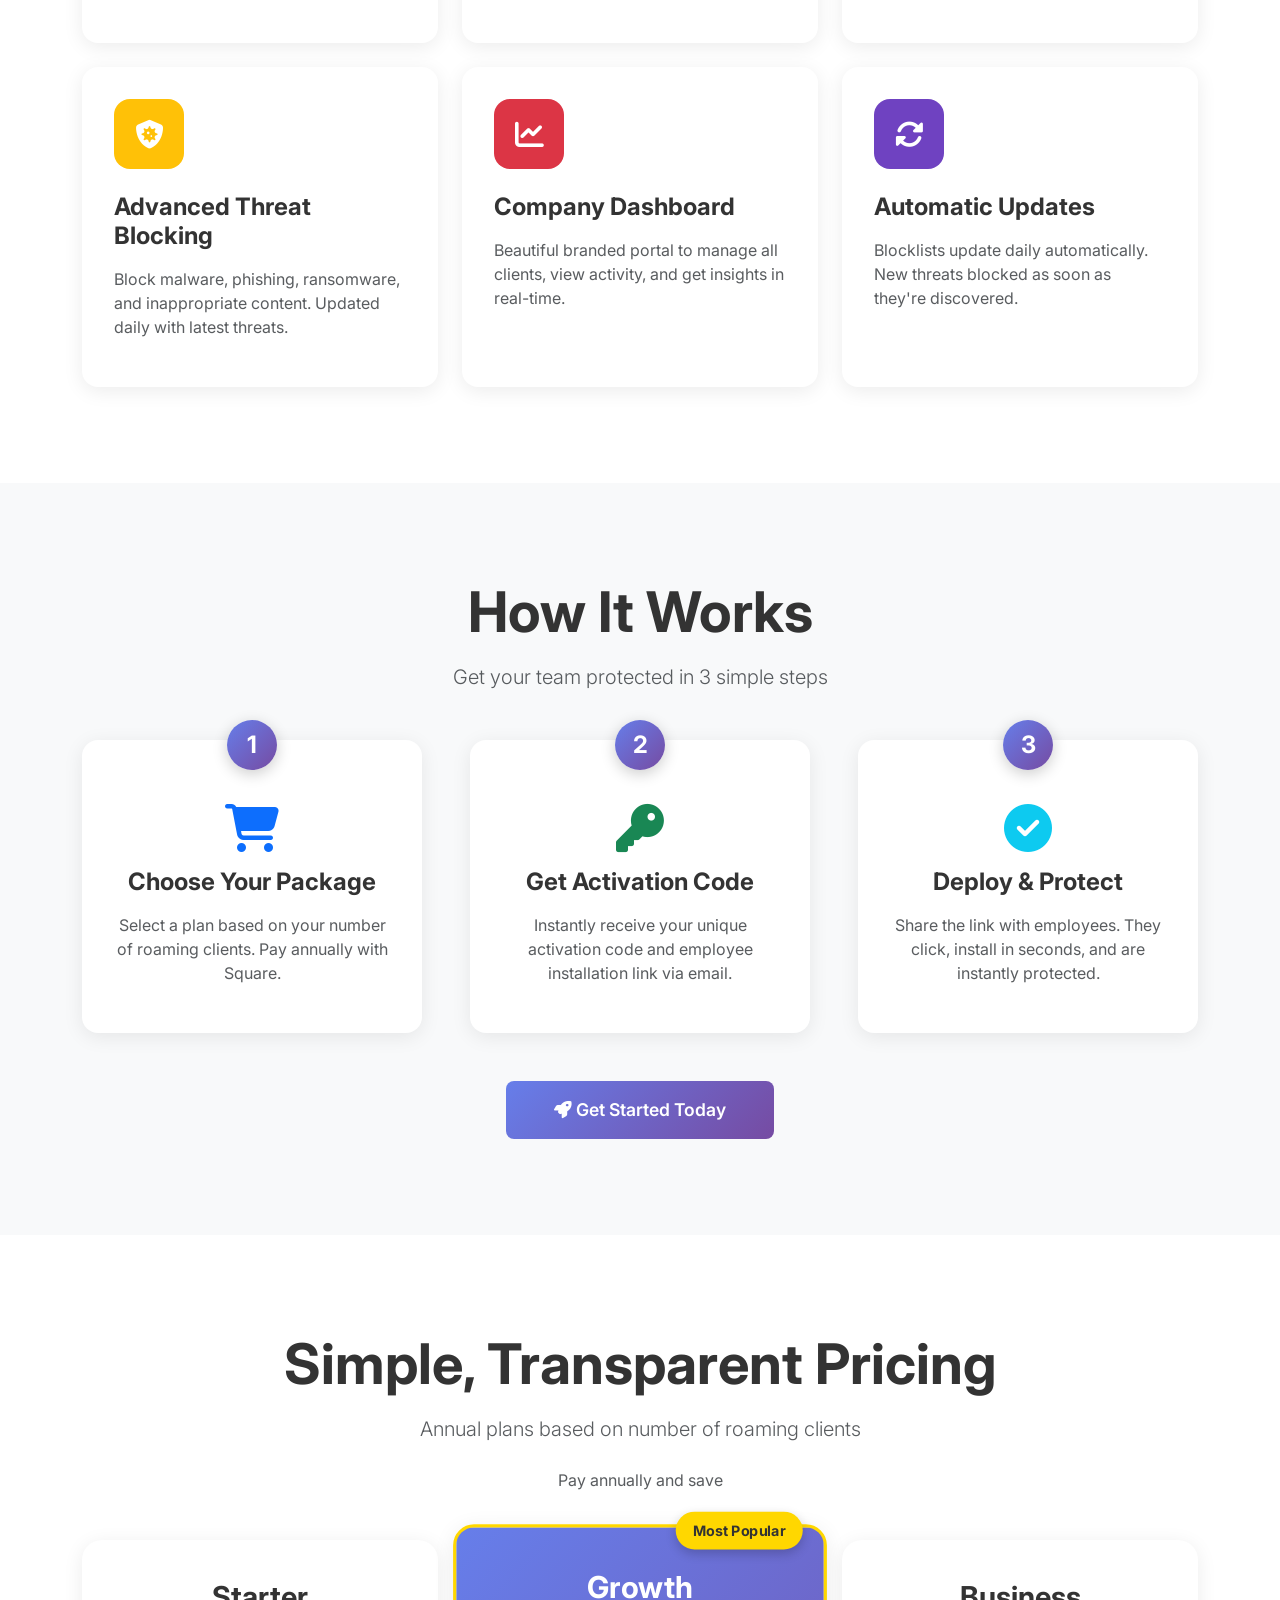
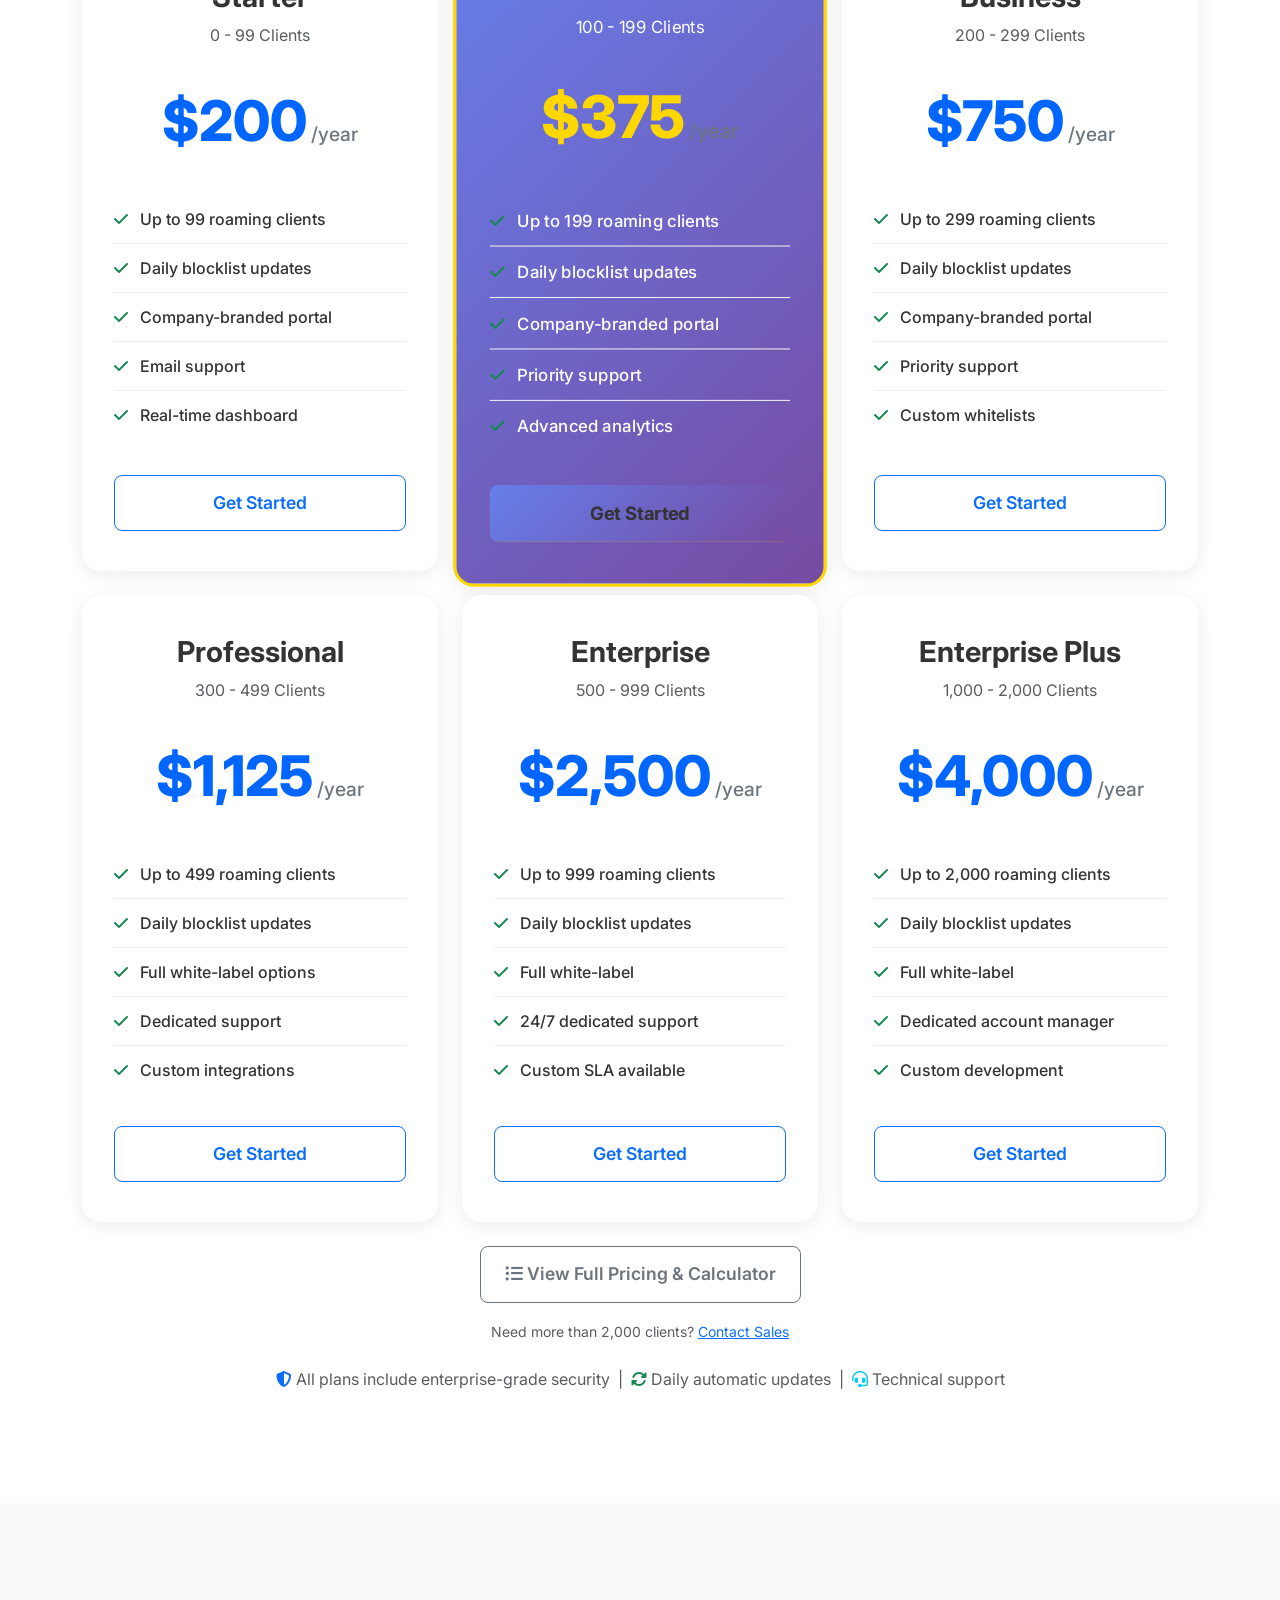
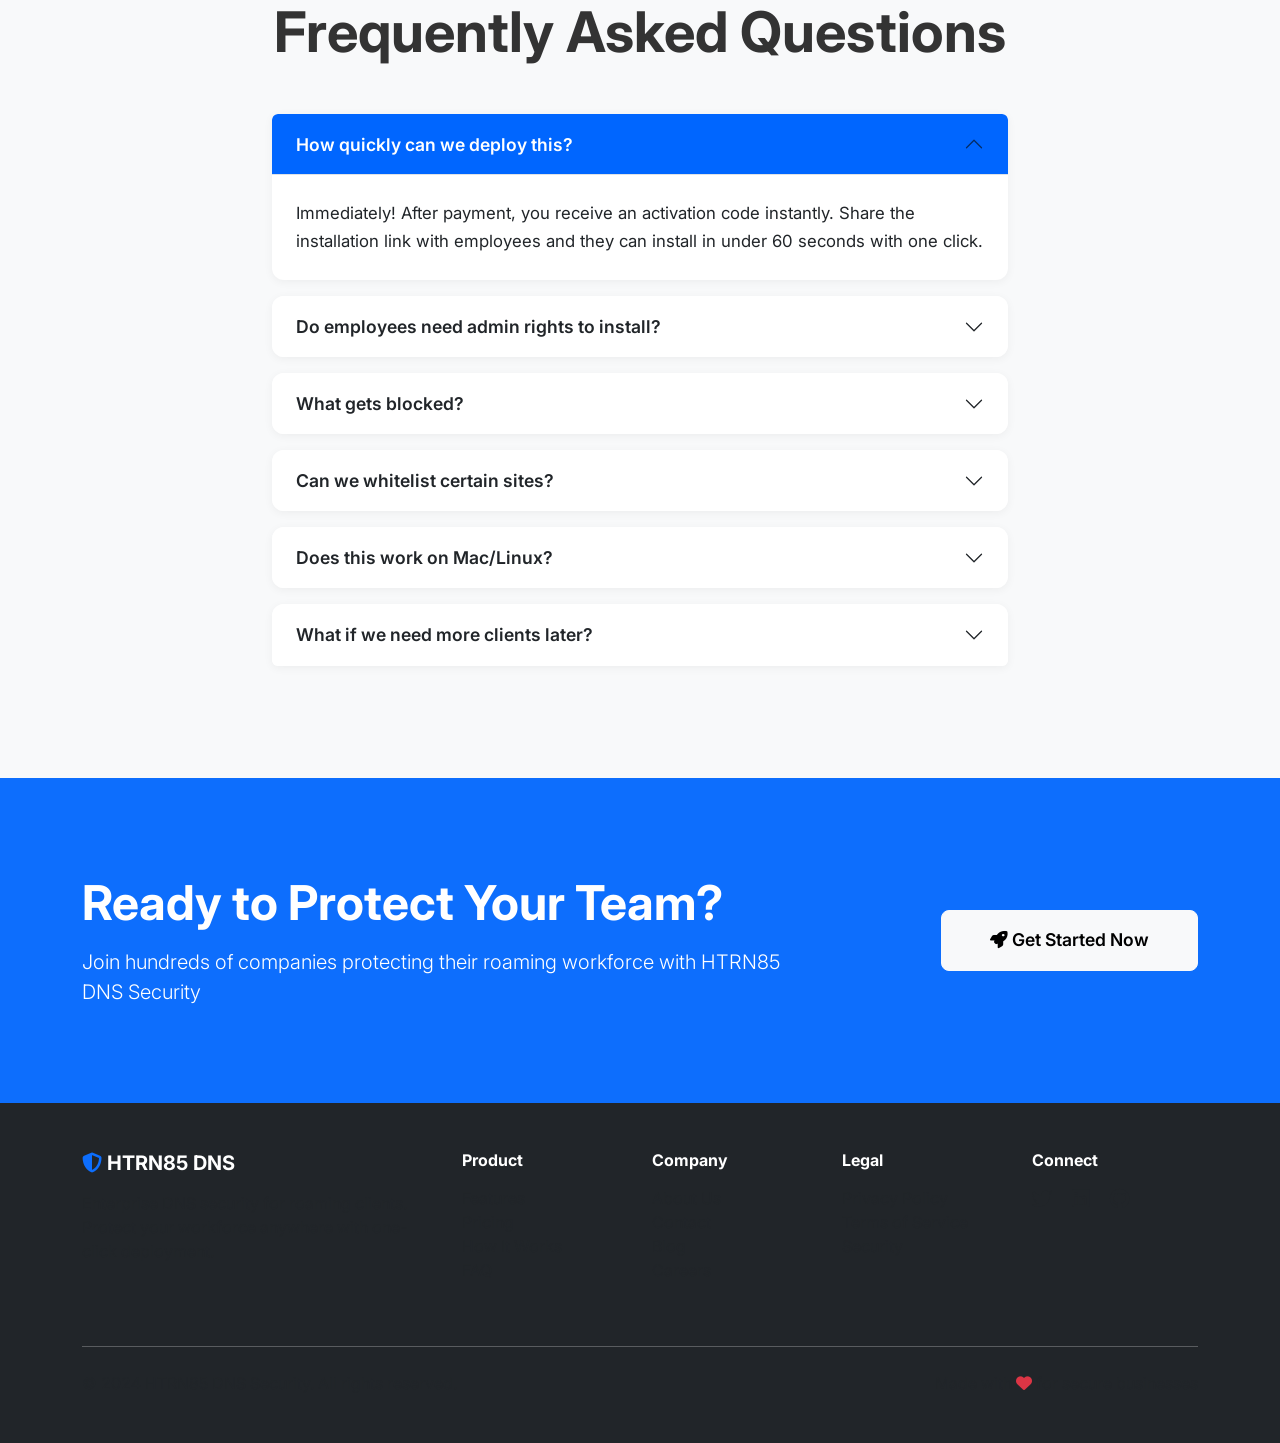
==== commit bb6b8a71: "feat: show all 6 pricing tiers on landing page, remove dead Contact Sales card" ====
--- a/index.html
+++ b/index.html
@@ -326,8 +326,8 @@
             </div>
 
             <div class="row g-4 justify-content-center">
-                <!-- Tier 1 -->
-                <div class="col-lg-3 col-md-6">
+                <!-- Starter -->
+                <div class="col-xl-4 col-lg-6 col-md-6">
                     <div class="pricing-card">
                         <div class="pricing-header">
                             <h4 class="fw-bold">Starter</h4>
@@ -350,8 +350,8 @@
                     </div>
                 </div>
 
-                <!-- Tier 2 -->
-                <div class="col-lg-3 col-md-6">
+                <!-- Growth -->
+                <div class="col-xl-4 col-lg-6 col-md-6">
                     <div class="pricing-card featured">
                         <div class="pricing-badge">Most Popular</div>
                         <div class="pricing-header">
@@ -375,8 +375,8 @@
                     </div>
                 </div>
 
-                <!-- Tier 3 -->
-                <div class="col-lg-3 col-md-6">
+                <!-- Business -->
+                <div class="col-xl-4 col-lg-6 col-md-6">
                     <div class="pricing-card">
                         <div class="pricing-header">
                             <h4 class="fw-bold">Business</h4>
@@ -399,31 +399,89 @@
                     </div>
                 </div>
 
+                <!-- Professional -->
+                <div class="col-xl-4 col-lg-6 col-md-6">
+                    <div class="pricing-card">
+                        <div class="pricing-header">
+                            <h4 class="fw-bold">Professional</h4>
+                            <p class="text-muted mb-0">300 - 499 Clients</p>
+                        </div>
+                        <div class="pricing-price">
+                            <span class="price-amount">$1,125</span>
+                            <span class="price-period">/year</span>
+                        </div>
+                        <ul class="pricing-features">
+                            <li><i class="fas fa-check text-success"></i> Up to 499 roaming clients</li>
+                            <li><i class="fas fa-check text-success"></i> Daily blocklist updates</li>
+                            <li><i class="fas fa-check text-success"></i> Full white-label options</li>
+                            <li><i class="fas fa-check text-success"></i> Dedicated support</li>
+                            <li><i class="fas fa-check text-success"></i> Custom integrations</li>
+                        </ul>
+                        <button class="btn btn-outline-primary w-100 btn-lg" onclick="selectPlan('professional', 1125, 499)">
+                            Get Started
+                        </button>
+                    </div>
+                </div>
+
                 <!-- Enterprise -->
-                <div class="col-lg-3 col-md-6">
+                <div class="col-xl-4 col-lg-6 col-md-6">
                     <div class="pricing-card">
                         <div class="pricing-header">
                             <h4 class="fw-bold">Enterprise</h4>
-                            <p class="text-muted mb-0">300+ Clients</p>
+                            <p class="text-muted mb-0">500 - 999 Clients</p>
                         </div>
                         <div class="pricing-price">
-                            <span class="price-amount">Custom</span>
+                            <span class="price-amount">$2,500</span>
+                            <span class="price-period">/year</span>
                         </div>
                         <ul class="pricing-features">
-                            <li><i class="fas fa-check text-success"></i> Up to 2,000 clients</li>
+                            <li><i class="fas fa-check text-success"></i> Up to 999 roaming clients</li>
                             <li><i class="fas fa-check text-success"></i> Daily blocklist updates</li>
                             <li><i class="fas fa-check text-success"></i> Full white-label</li>
-                            <li><i class="fas fa-check text-success"></i> Dedicated support</li>
-                            <li><i class="fas fa-check text-success"></i> Custom integrations</li>
+                            <li><i class="fas fa-check text-success"></i> 24/7 dedicated support</li>
+                            <li><i class="fas fa-check text-success"></i> Custom SLA available</li>
                         </ul>
-                        <button class="btn btn-outline-primary w-100 btn-lg" onclick="contactSales()">
-                            Contact Sales
+                        <button class="btn btn-outline-primary w-100 btn-lg" onclick="selectPlan('enterprise', 2500, 999)">
+                            Get Started
                         </button>
                     </div>
                 </div>
-            </div>
-
-            <div class="text-center mt-5">
+
+                <!-- Enterprise Plus -->
+                <div class="col-xl-4 col-lg-6 col-md-6">
+                    <div class="pricing-card">
+                        <div class="pricing-header">
+                            <h4 class="fw-bold">Enterprise Plus</h4>
+                            <p class="text-muted mb-0">1,000 - 2,000 Clients</p>
+                        </div>
+                        <div class="pricing-price">
+                            <span class="price-amount">$4,000</span>
+                            <span class="price-period">/year</span>
+                        </div>
+                        <ul class="pricing-features">
+                            <li><i class="fas fa-check text-success"></i> Up to 2,000 roaming clients</li>
+                            <li><i class="fas fa-check text-success"></i> Daily blocklist updates</li>
+                            <li><i class="fas fa-check text-success"></i> Full white-label</li>
+                            <li><i class="fas fa-check text-success"></i> Dedicated account manager</li>
+                            <li><i class="fas fa-check text-success"></i> Custom development</li>
+                        </ul>
+                        <button class="btn btn-outline-primary w-100 btn-lg" onclick="selectPlan('enterprise-plus', 4000, 2000)">
+                            Get Started
+                        </button>
+                    </div>
+                </div>
+            </div>
+
+            <div class="text-center mt-4">
+                <a href="pricing.html" class="btn btn-outline-secondary btn-lg px-4">
+                    <i class="fas fa-list-ul"></i> View Full Pricing &amp; Calculator
+                </a>
+                <p class="text-muted mt-3 mb-0">
+                    <small>Need more than 2,000 clients? <a href="mailto:sales@htrn85dns.com">Contact Sales</a></small>
+                </p>
+            </div>
+
+            <div class="text-center mt-4">
                 <p class="text-muted">
                     <i class="fas fa-shield-alt text-primary"></i> All plans include enterprise-grade security &nbsp;|&nbsp;
                     <i class="fas fa-sync-alt text-success"></i> Daily automatic updates &nbsp;|&nbsp;
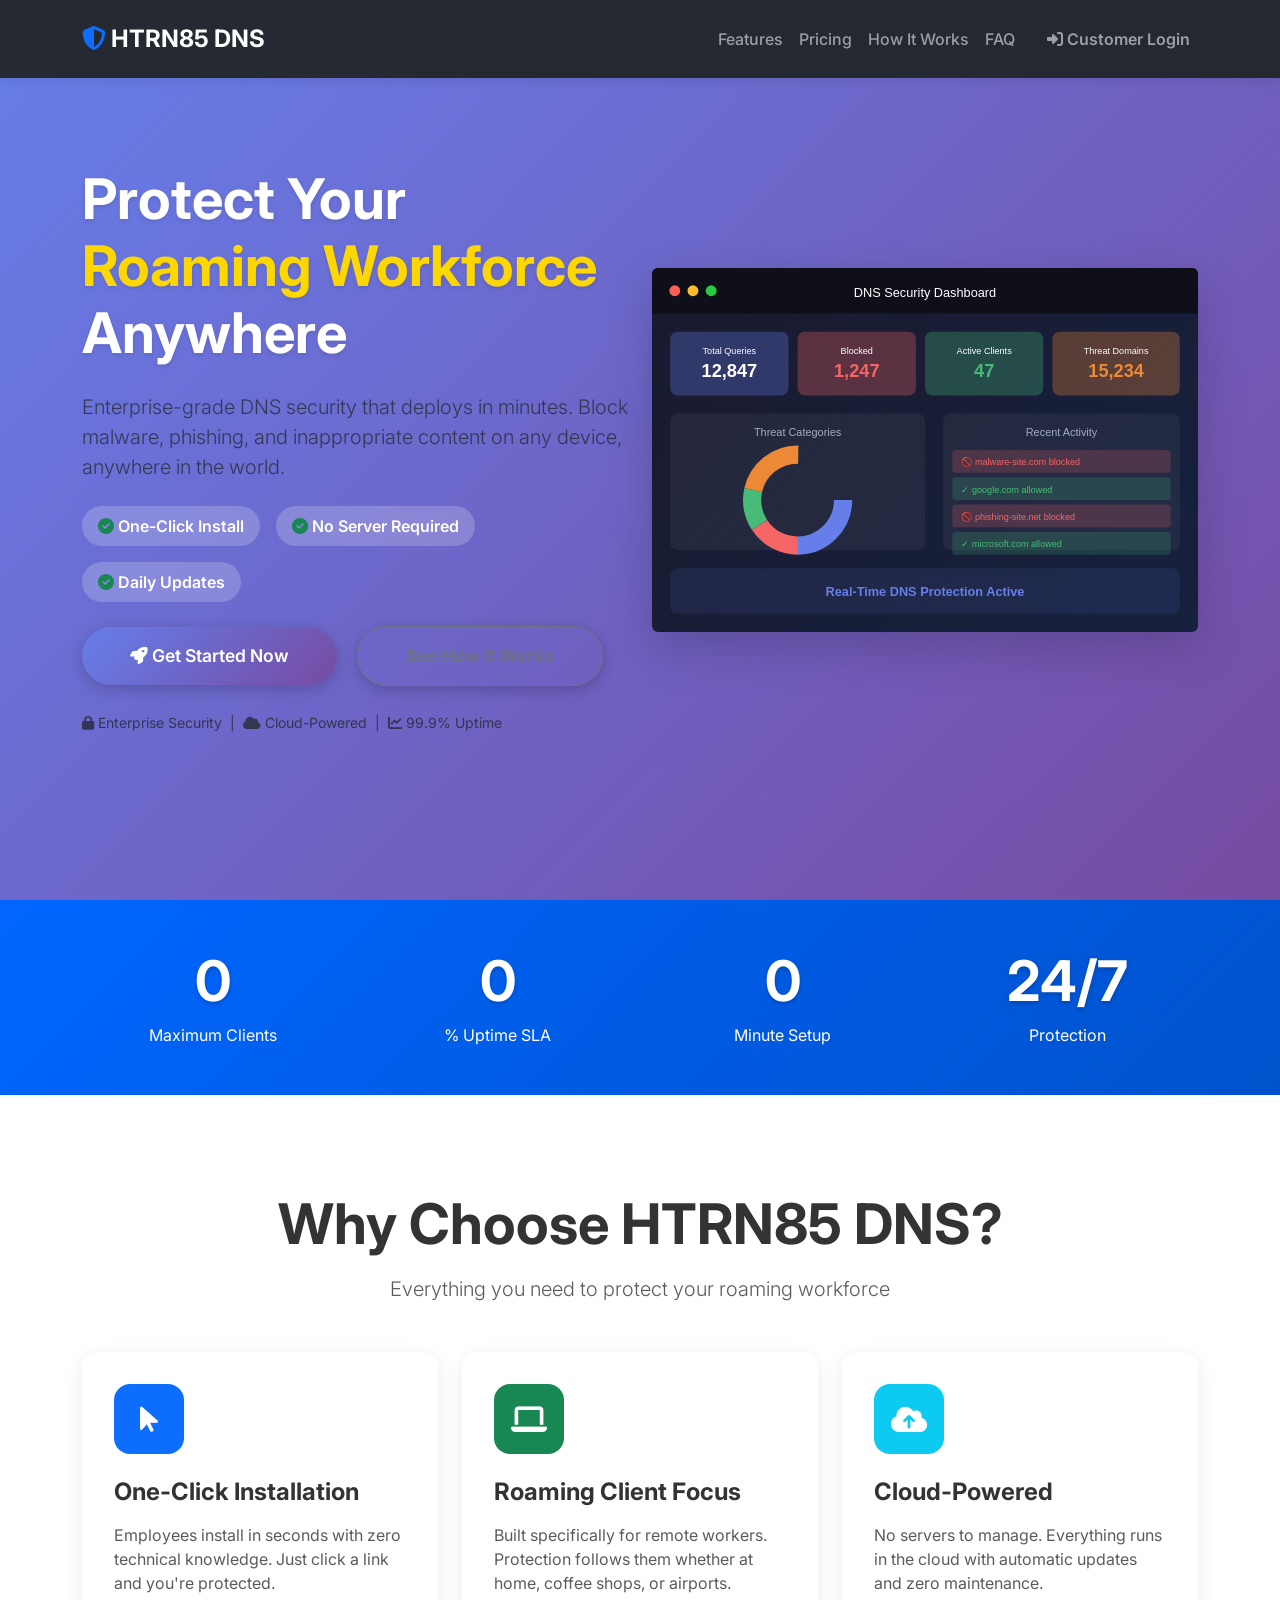
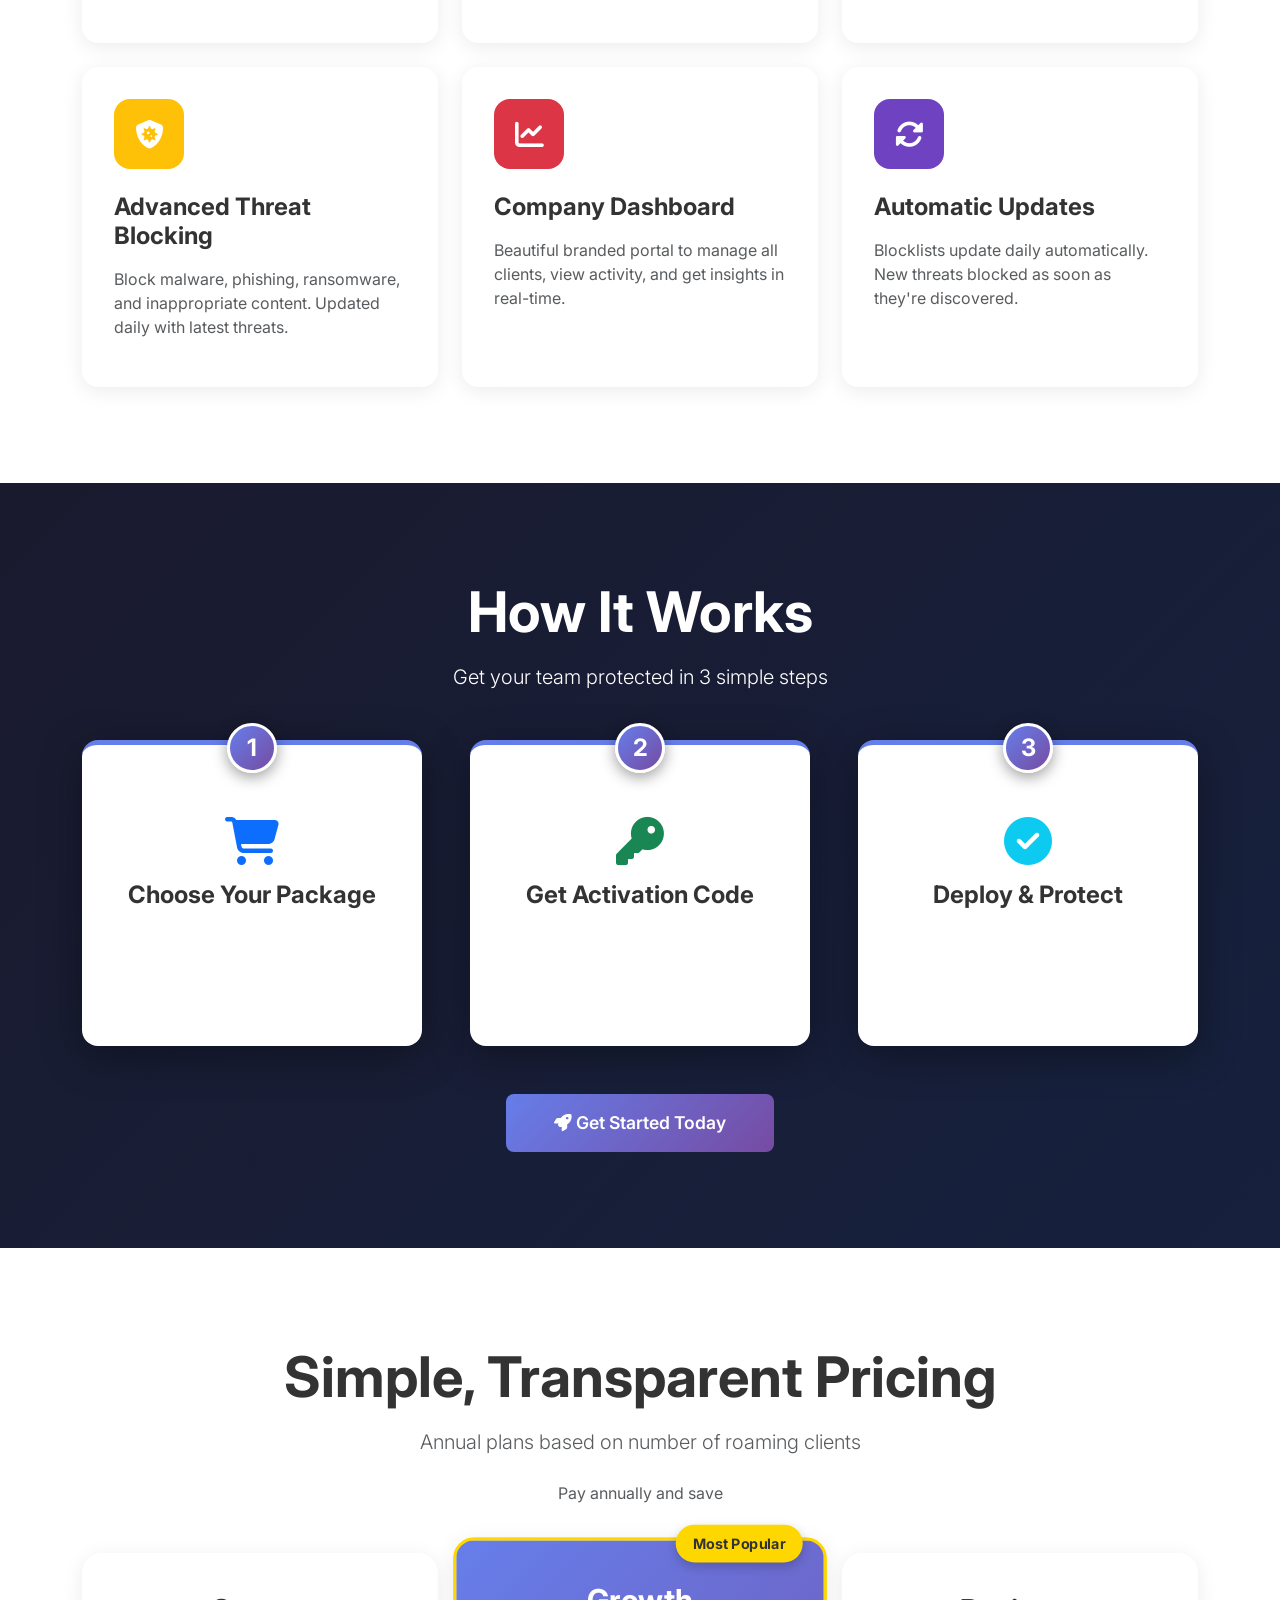
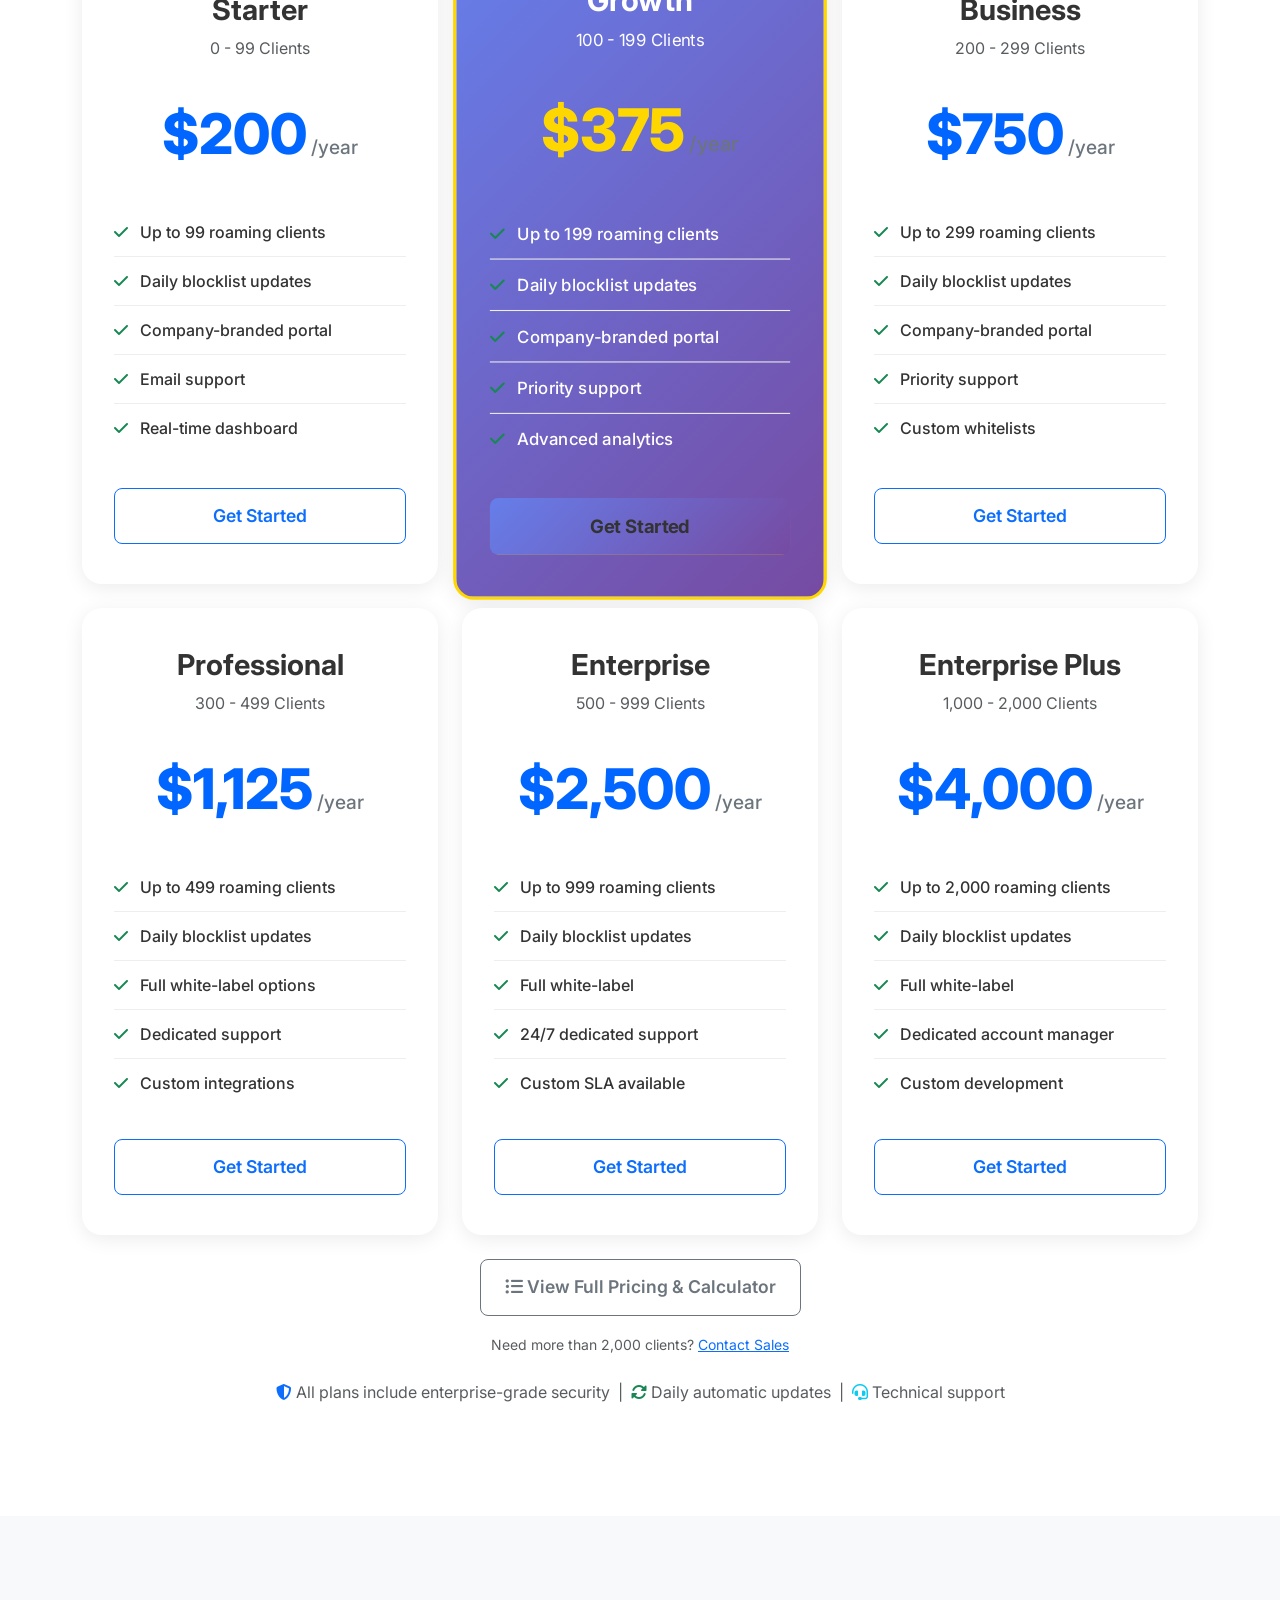
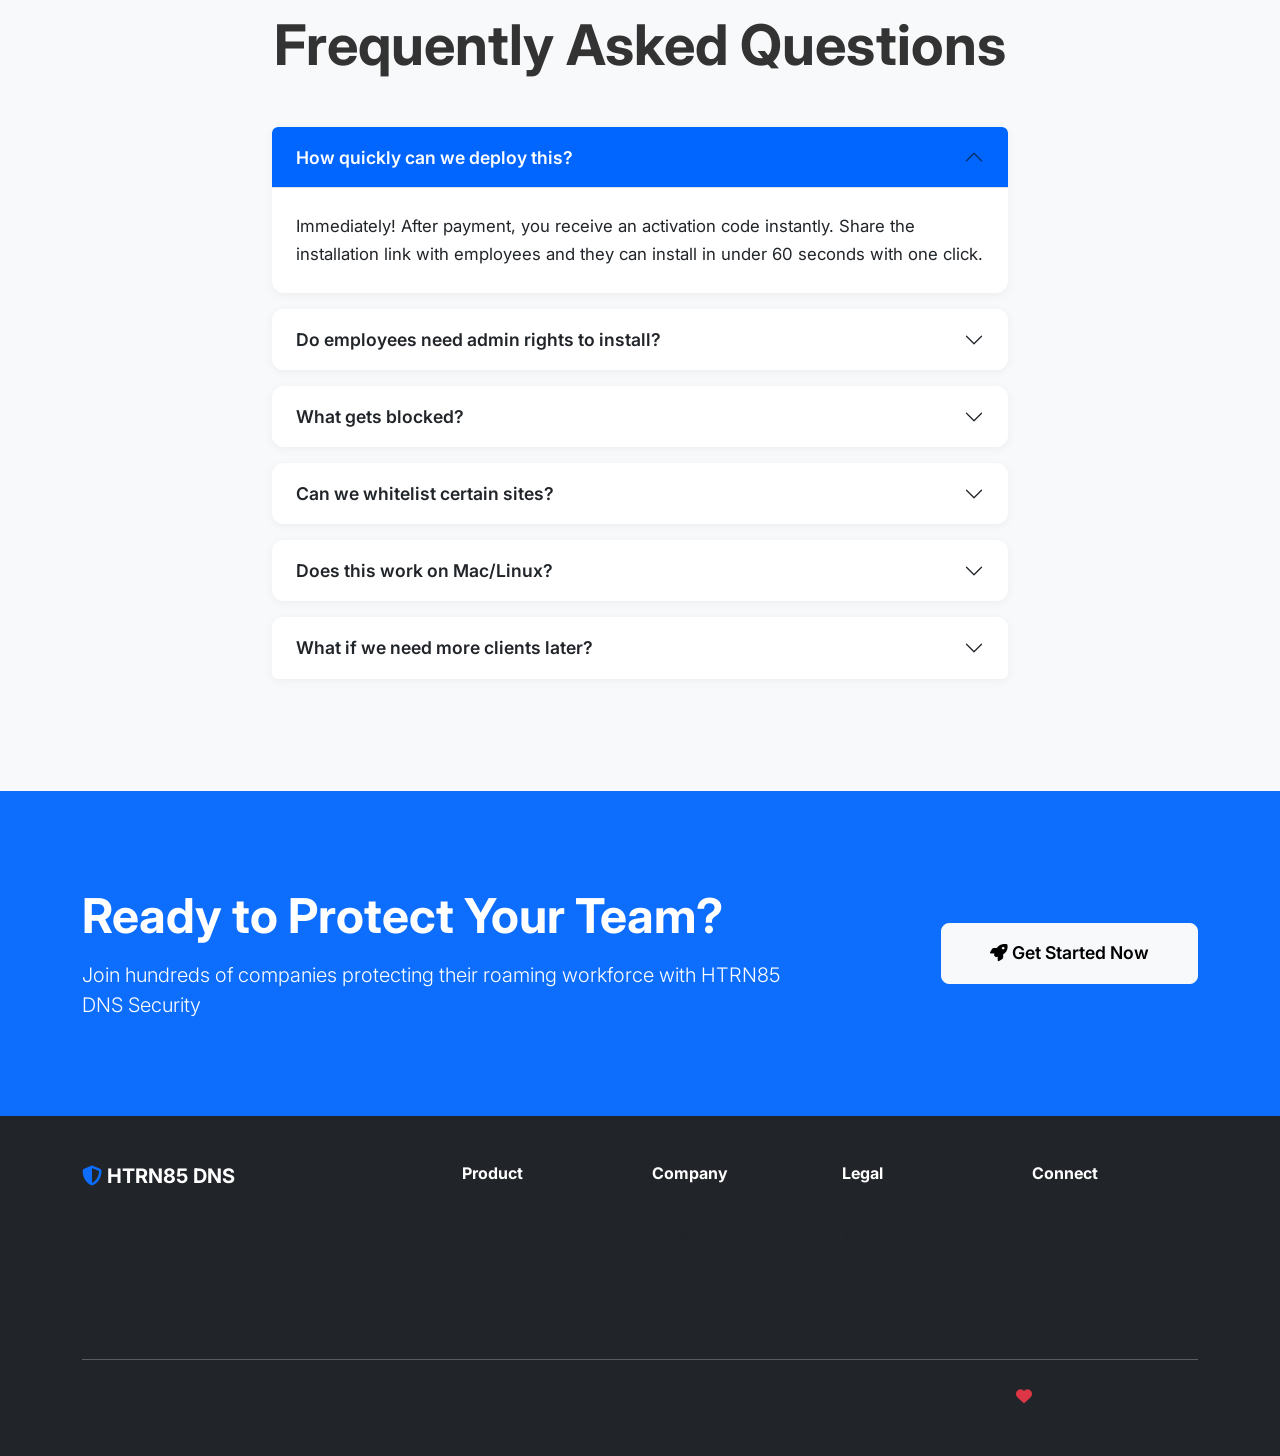
==== commit db1f35e1: "style: high-contrast How It Works section - dark bg, white cards with strong shadow and blue top bor" ====
--- a/index.html
+++ b/index.html
@@ -264,7 +264,7 @@
     </section>
 
     <!-- How It Works Section -->
-    <section id="how-it-works" class="how-it-works-section py-5 bg-light">
+    <section id="how-it-works" class="how-it-works-section py-5">
         <div class="container py-5">
             <div class="text-center mb-5">
                 <h2 class="display-4 fw-bold mb-3">How It Works</h2>
--- a/css/style.css
+++ b/css/style.css
@@ -201,23 +201,38 @@
 }
 
 /* How It Works Section */
+.how-it-works-section {
+    background: linear-gradient(135deg, #1a1a2e 0%, #16213e 100%);
+}
+
+.how-it-works-section .text-center h2,
+.how-it-works-section .text-center p {
+    color: #ffffff !important;
+}
+
+.how-it-works-section .text-muted {
+    color: #a0aec0 !important;
+}
+
 .step-card {
     position: relative;
-    padding: 2rem;
-    background: white;
+    padding: 2.5rem 2rem 2rem;
+    background: #ffffff;
     border-radius: 16px;
-    box-shadow: 0 4px 20px rgba(0,0,0,0.08);
+    border-top: 5px solid #667eea;
+    box-shadow: 0 10px 40px rgba(0, 0, 0, 0.35);
     transition: all 0.3s ease;
 }
 
 .step-card:hover {
-    transform: scale(1.05);
-    box-shadow: 0 8px 30px rgba(0,0,0,0.15);
+    transform: scale(1.05) translateY(-6px);
+    box-shadow: 0 20px 60px rgba(102, 126, 234, 0.4);
+    border-top-color: #ffd700;
 }
 
 .step-number {
     position: absolute;
-    top: -20px;
+    top: -22px;
     left: 50%;
     transform: translateX(-50%);
     width: 50px;
@@ -230,7 +245,8 @@
     justify-content: center;
     font-size: 1.5rem;
     font-weight: 700;
-    box-shadow: 0 4px 15px rgba(0,0,0,0.2);
+    box-shadow: 0 4px 15px rgba(0, 0, 0, 0.4);
+    border: 3px solid #ffffff;
 }
 
 .step-icon {
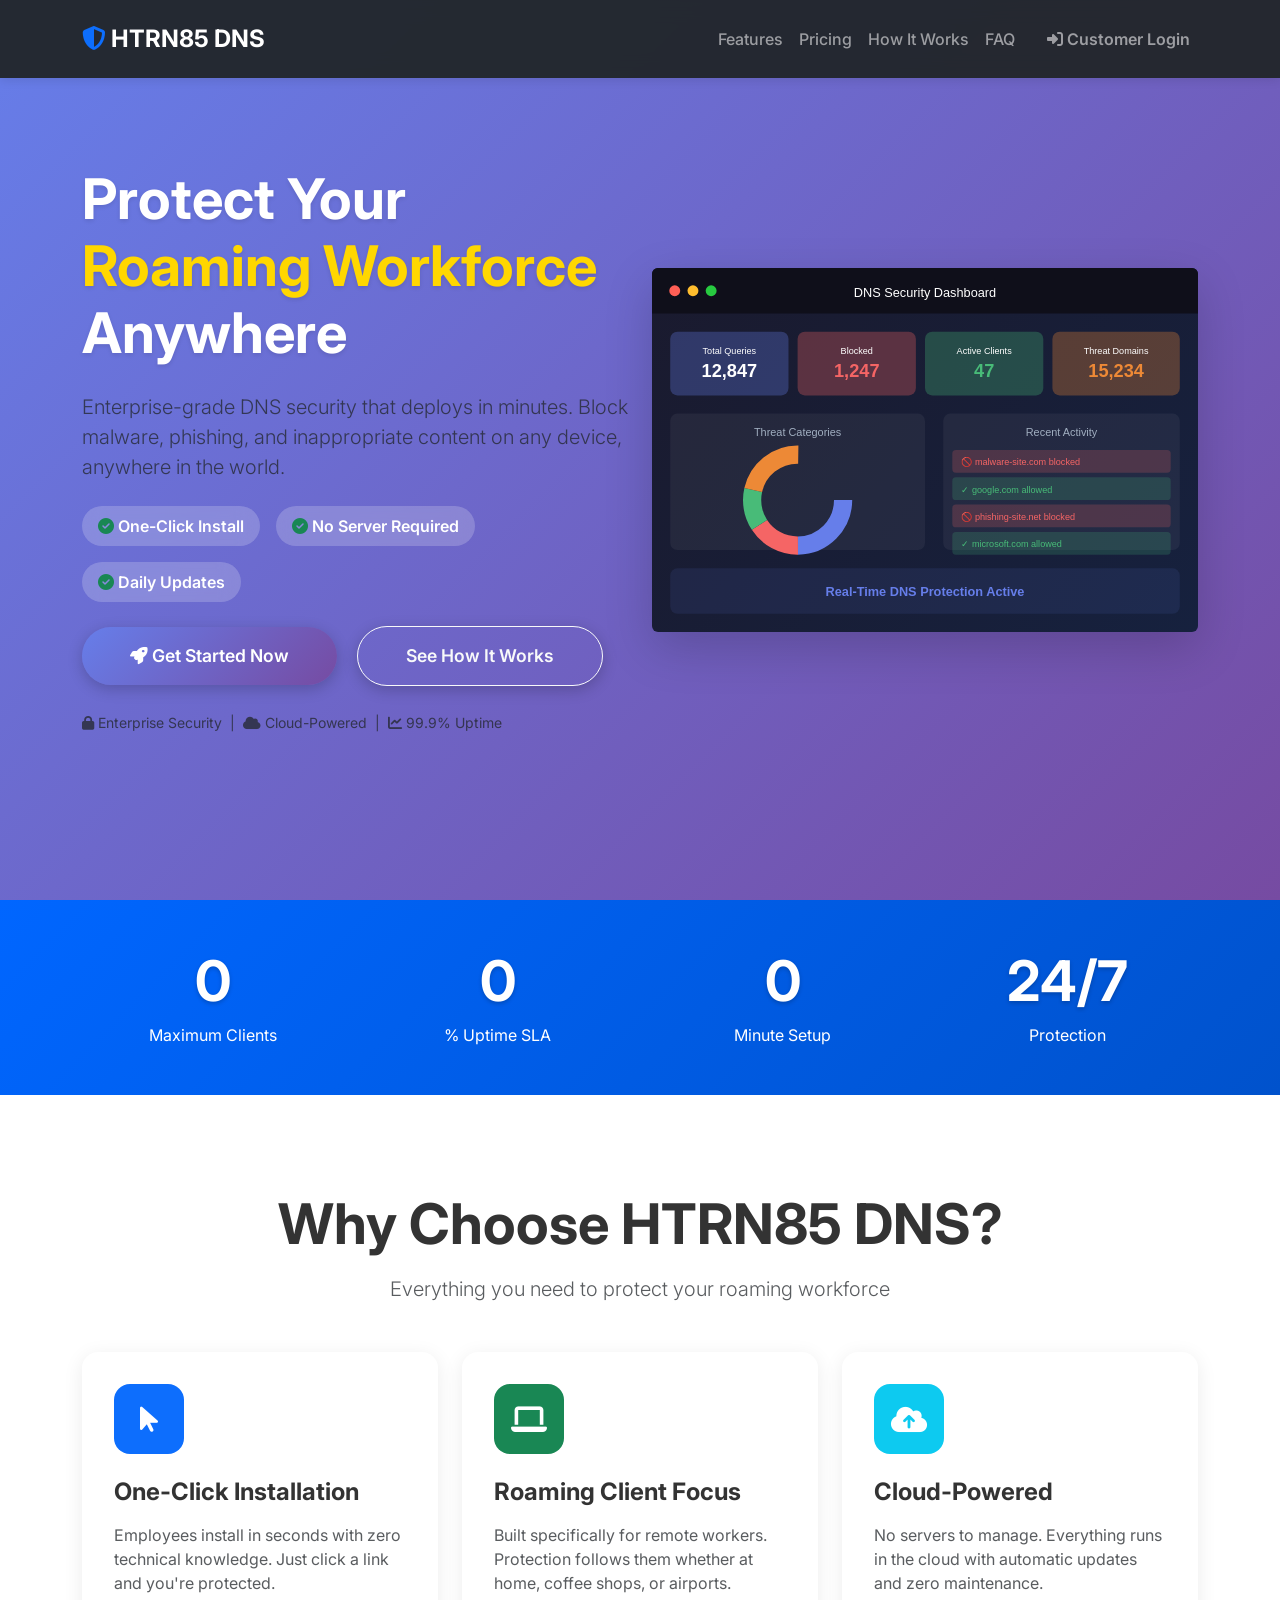
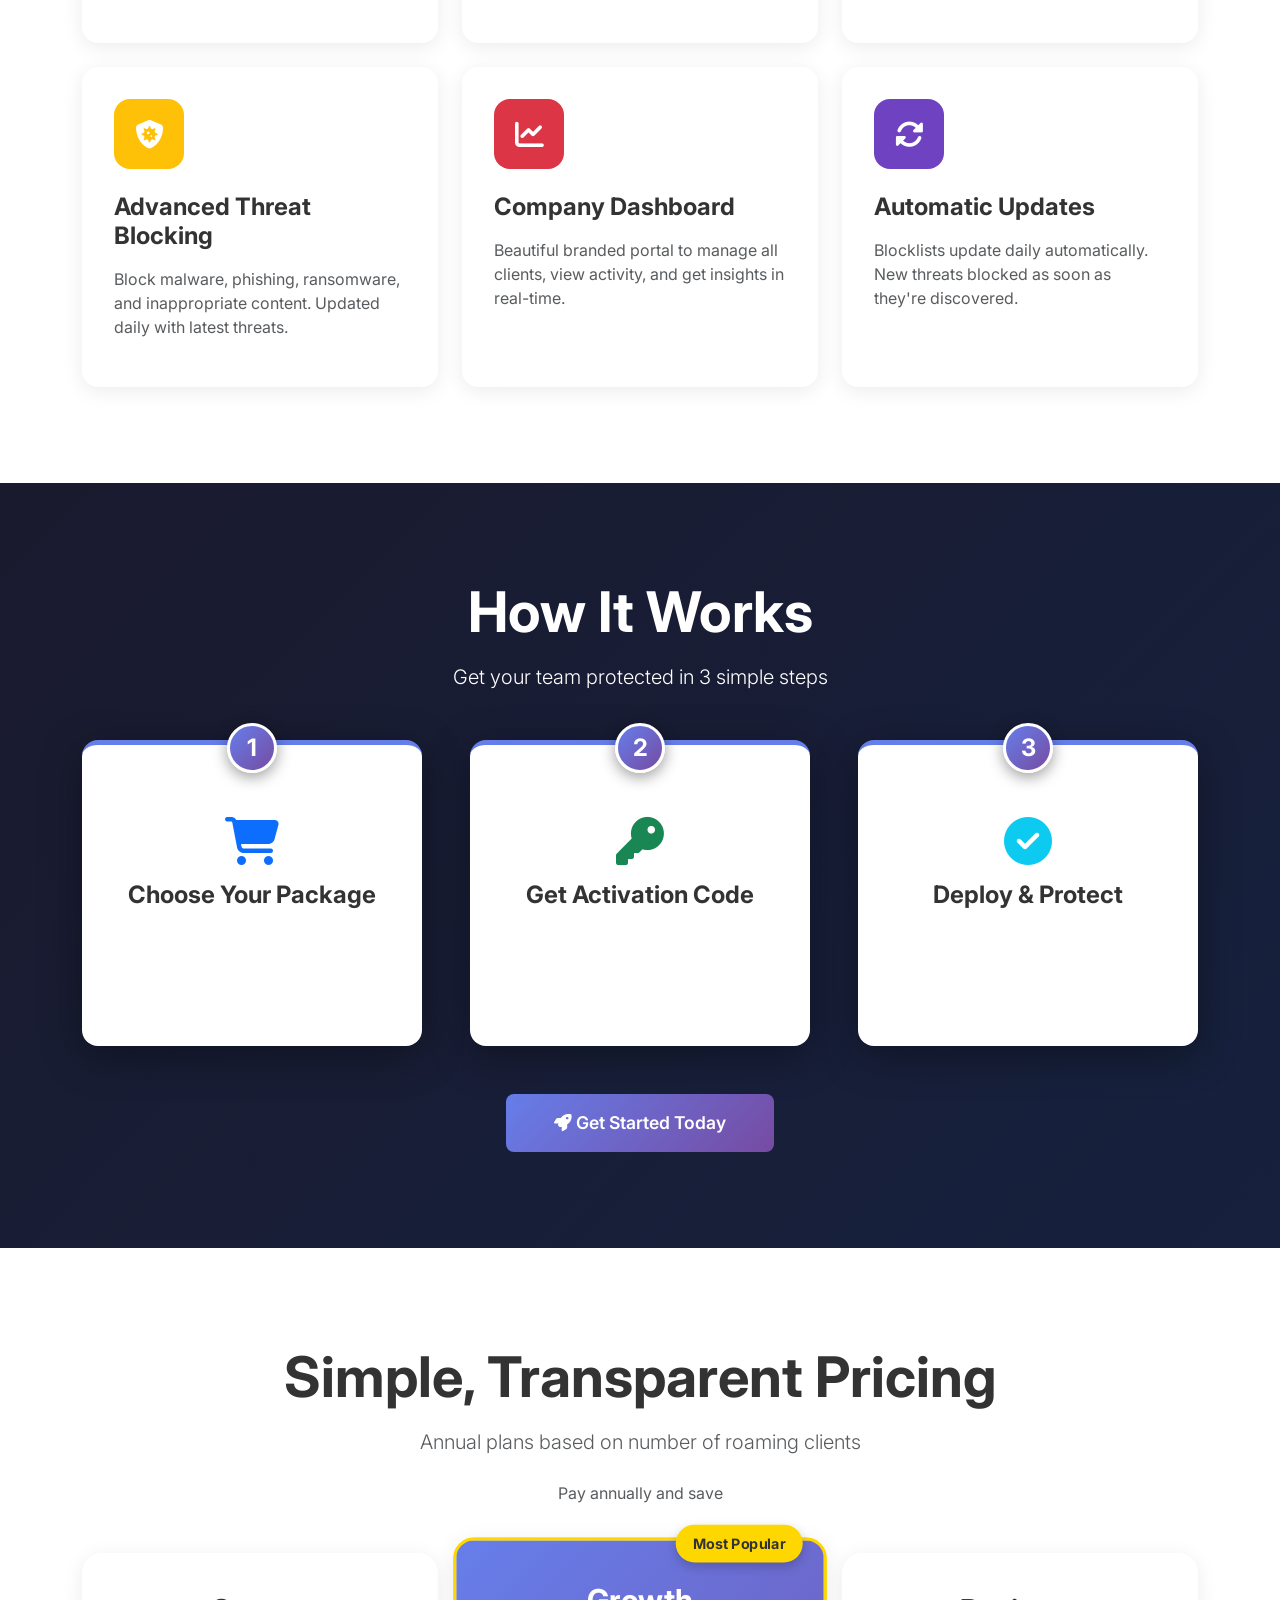
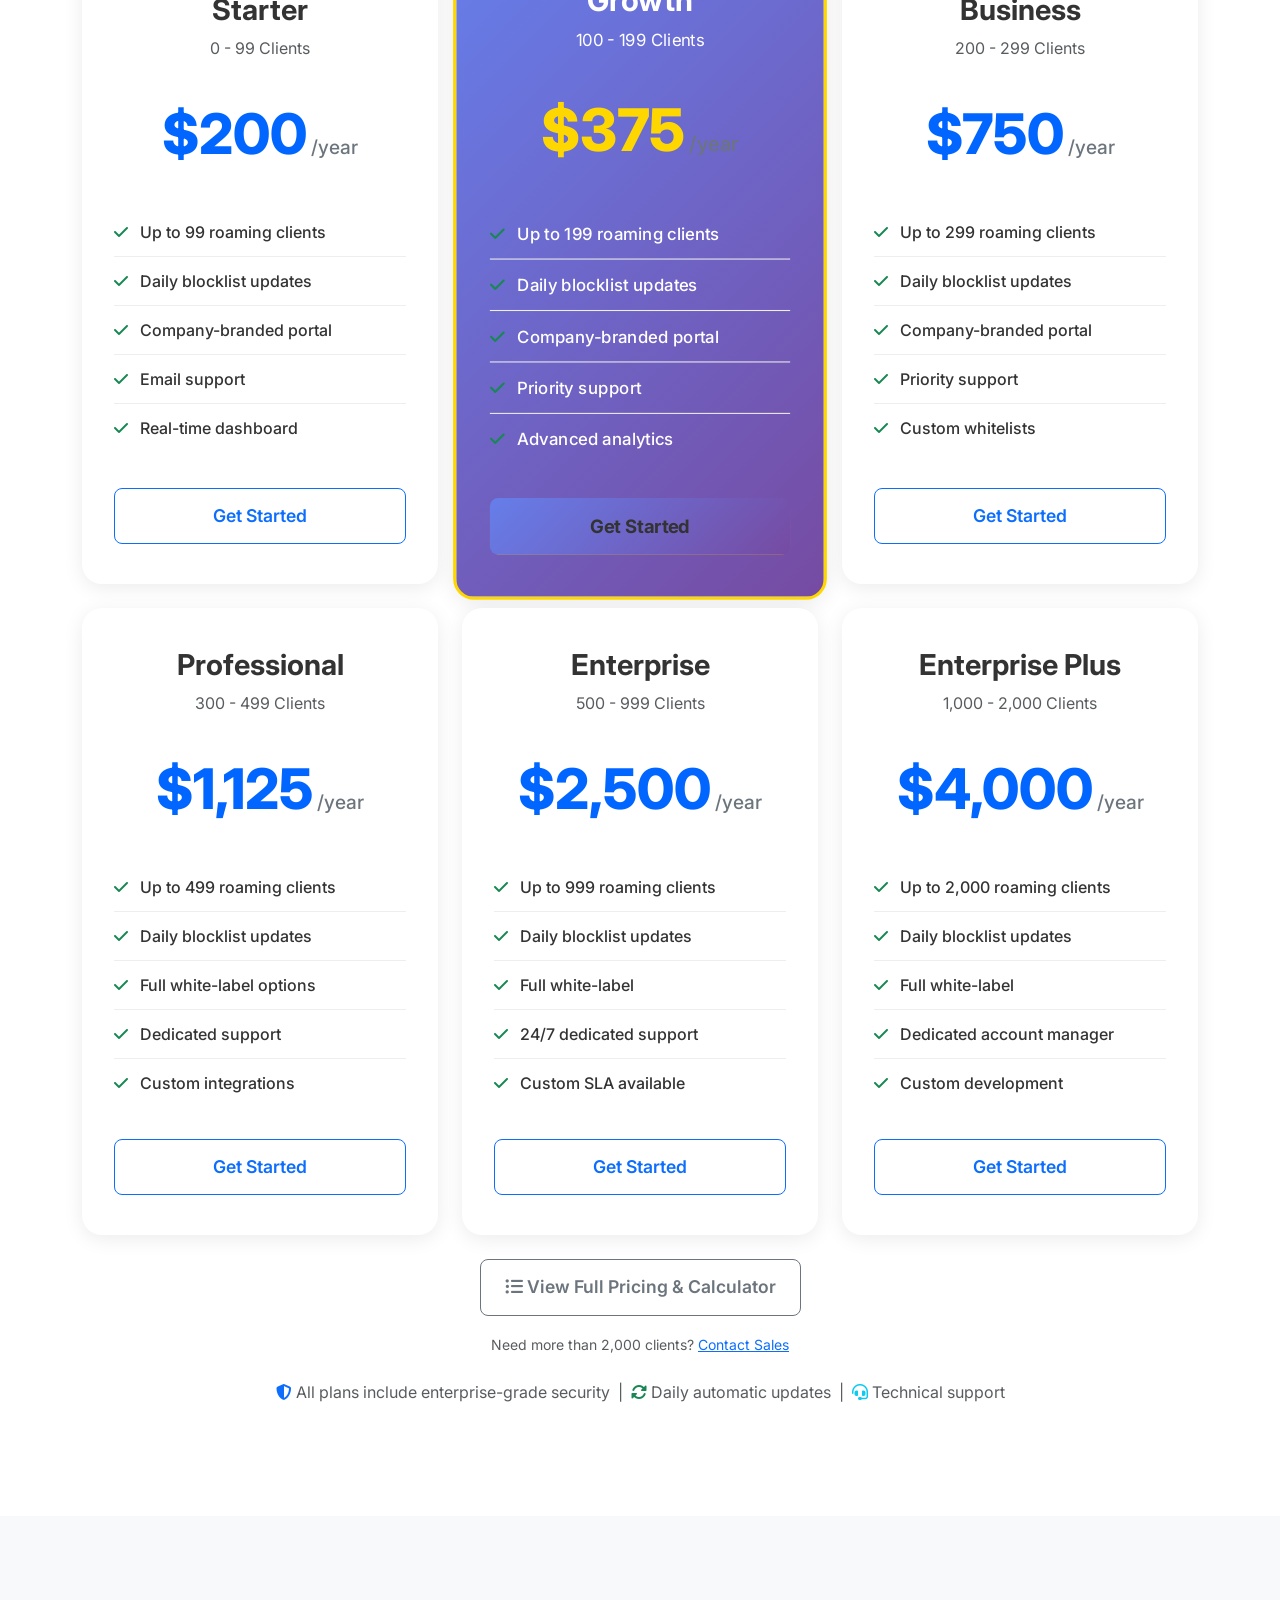
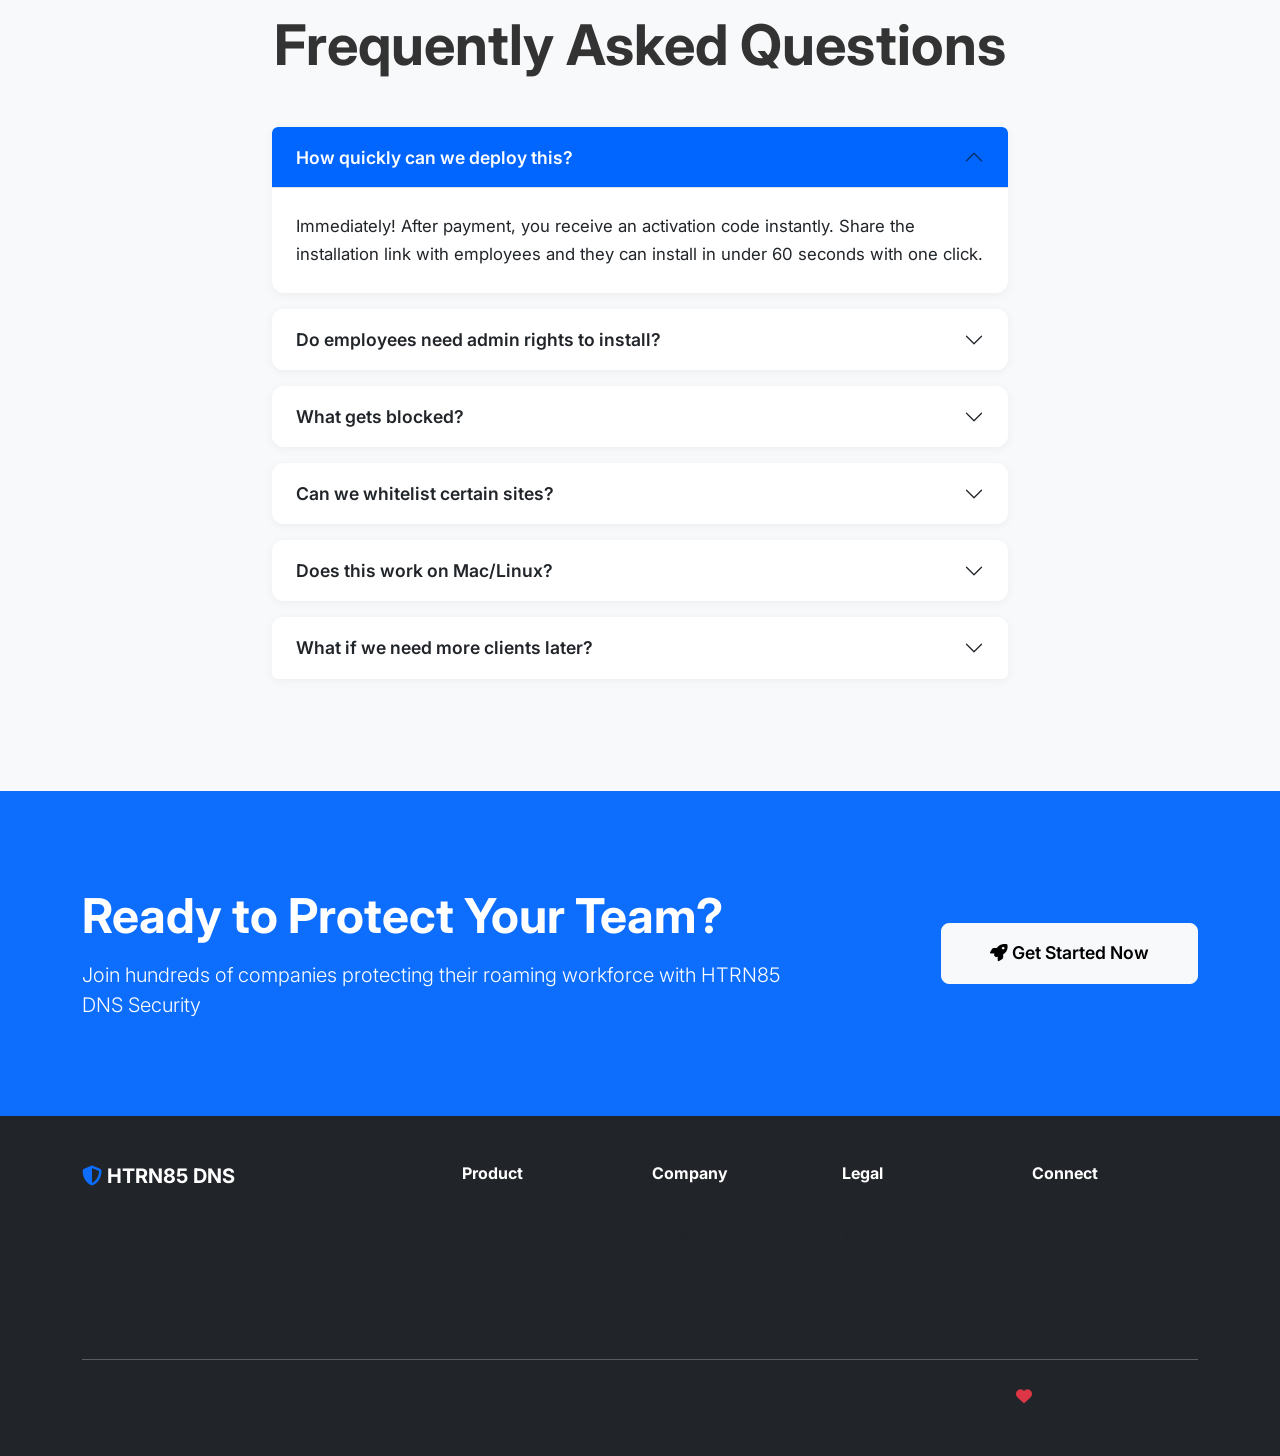
==== commit ba7035e3: "Fix hero button contrast: btn-outline-secondary to btn-outline-light" ====
--- a/index.html
+++ b/index.html
@@ -81,7 +81,7 @@
                             <a href="#pricing" class="btn btn-primary btn-lg me-3 px-5 py-3">
                                 <i class="fas fa-rocket"></i> Get Started Now
                             </a>
-                            <a href="#how-it-works" class="btn btn-outline-secondary btn-lg px-5 py-3">
+                            <a href="#how-it-works" class="btn btn-outline-light btn-lg px-5 py-3">
                                 See How It Works
                             </a>
                         </div>
@@ -632,7 +632,7 @@
                 <div class="col-md-2 mb-4">
                     <h6 class="fw-bold mb-3">Legal</h6>
                     <ul class="list-unstyled">
-                        <li><a href="#" class="text-muted">Privacy Policy</a></li>
+                        <li><a href="privacy-policy.html" class="text-muted">Privacy Policy</a></li>
                         <li><a href="#" class="text-muted">Terms of Service</a></li>
                         <li><a href="#" class="text-muted">Security</a></li>
                     </ul>
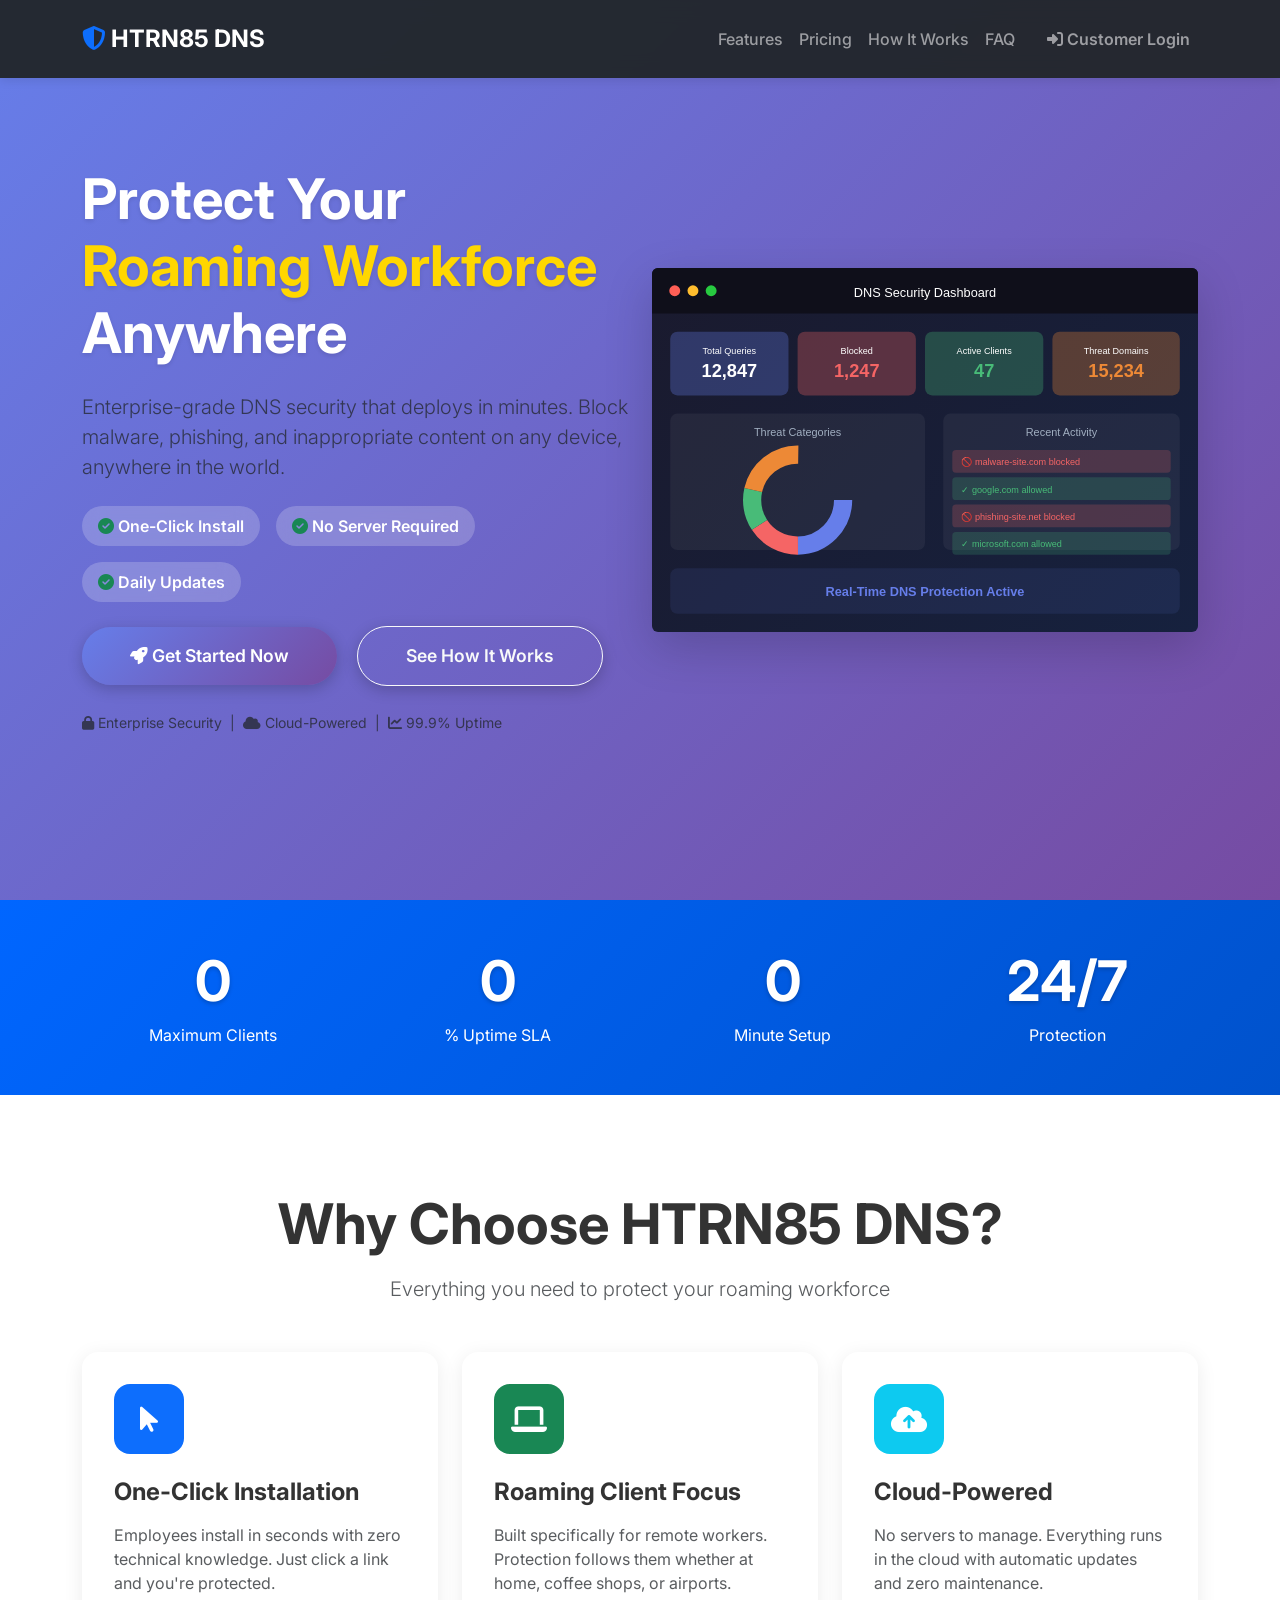
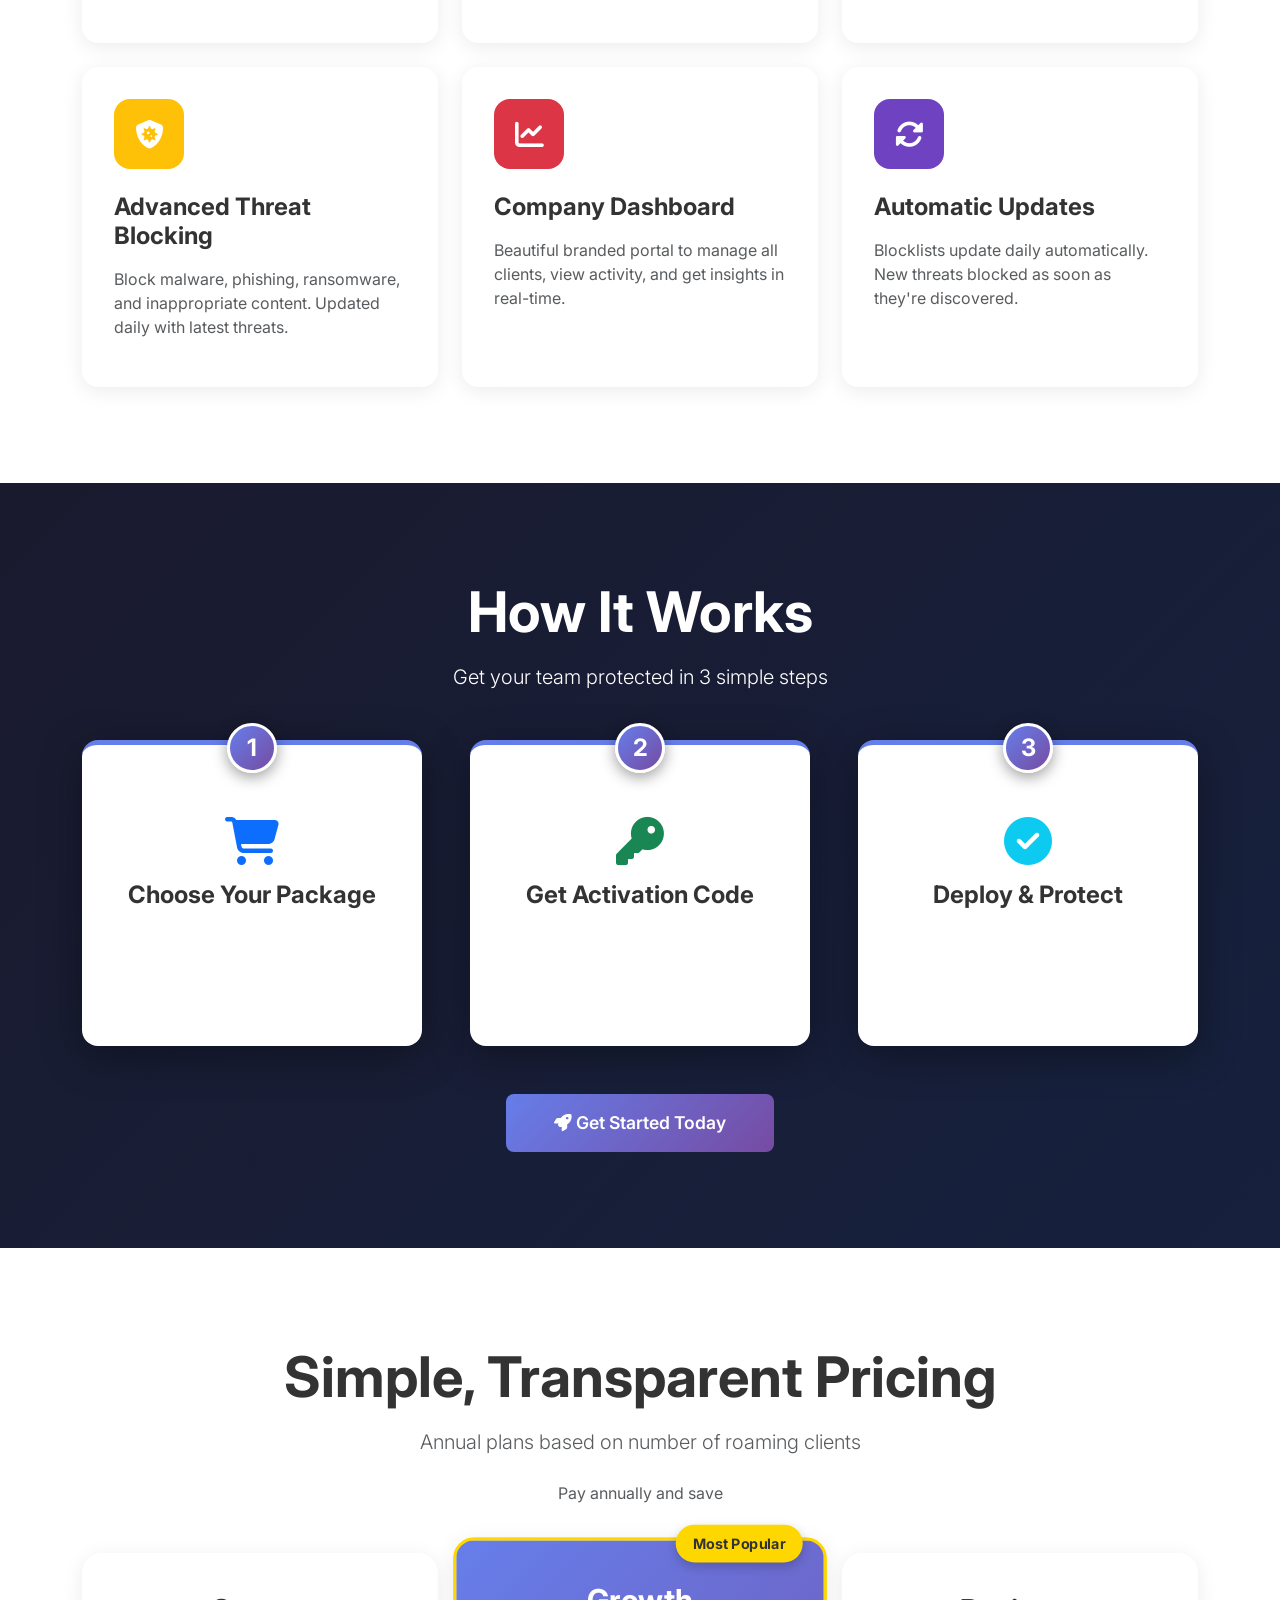
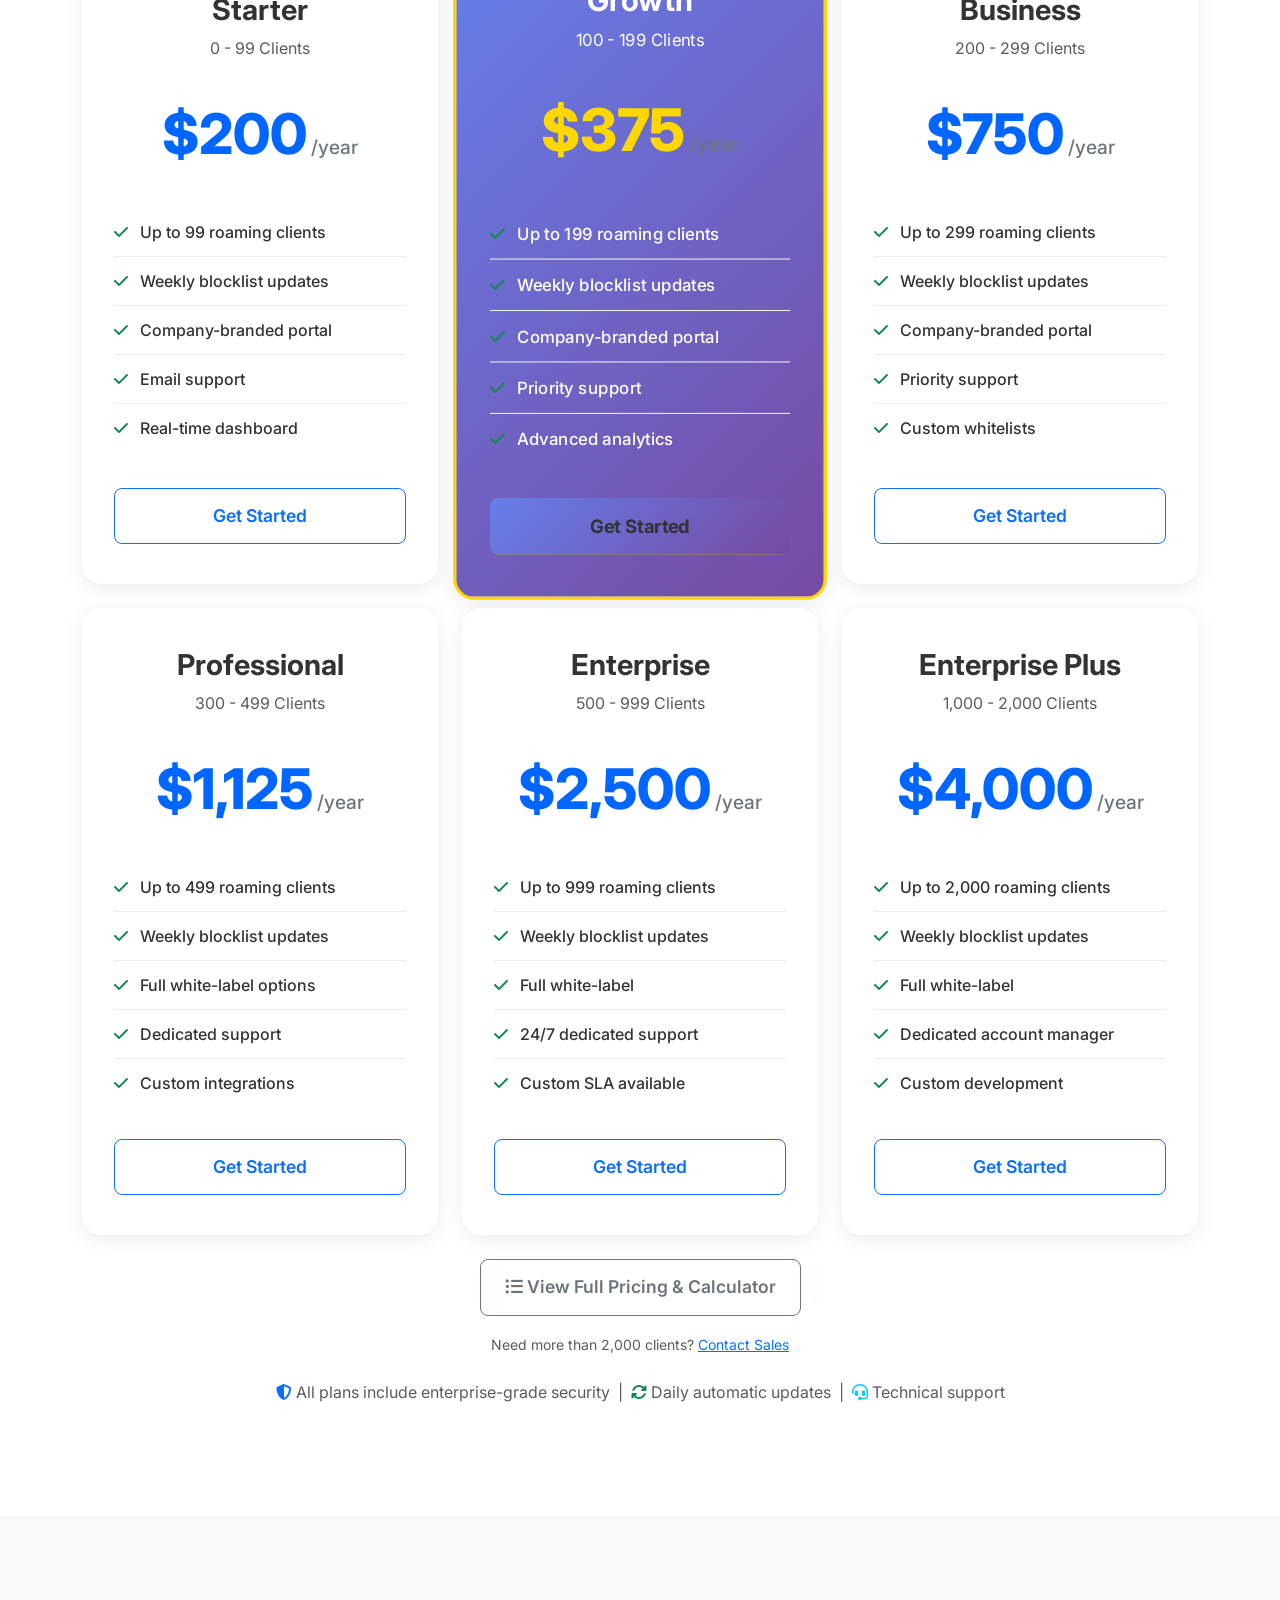
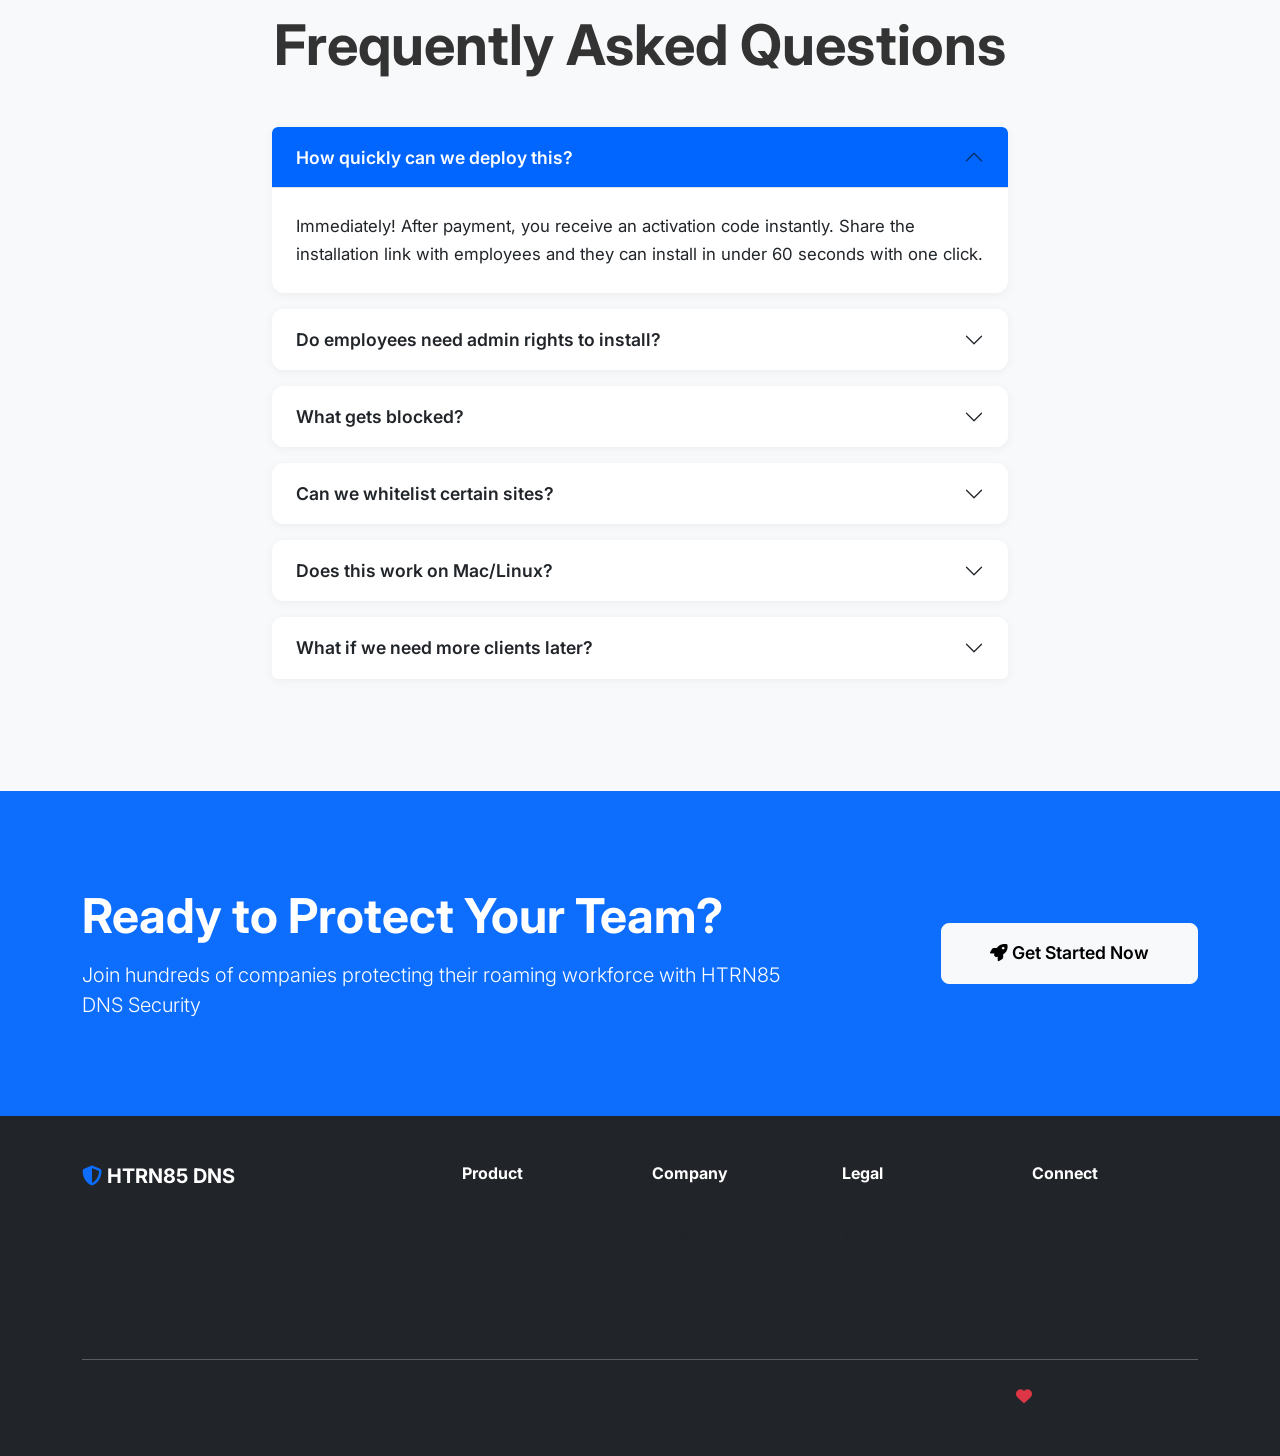
==== commit 9474759c: "Fix blocklist update frequency: daily -> weekly (matches actual schedule)" ====
--- a/index.html
+++ b/index.html
@@ -339,7 +339,7 @@
                         </div>
                         <ul class="pricing-features">
                             <li><i class="fas fa-check text-success"></i> Up to 99 roaming clients</li>
-                            <li><i class="fas fa-check text-success"></i> Daily blocklist updates</li>
+                            <li><i class="fas fa-check text-success"></i> Weekly blocklist updates</li>
                             <li><i class="fas fa-check text-success"></i> Company-branded portal</li>
                             <li><i class="fas fa-check text-success"></i> Email support</li>
                             <li><i class="fas fa-check text-success"></i> Real-time dashboard</li>
@@ -364,7 +364,7 @@
                         </div>
                         <ul class="pricing-features">
                             <li><i class="fas fa-check text-success"></i> Up to 199 roaming clients</li>
-                            <li><i class="fas fa-check text-success"></i> Daily blocklist updates</li>
+                            <li><i class="fas fa-check text-success"></i> Weekly blocklist updates</li>
                             <li><i class="fas fa-check text-success"></i> Company-branded portal</li>
                             <li><i class="fas fa-check text-success"></i> Priority support</li>
                             <li><i class="fas fa-check text-success"></i> Advanced analytics</li>
@@ -388,7 +388,7 @@
                         </div>
                         <ul class="pricing-features">
                             <li><i class="fas fa-check text-success"></i> Up to 299 roaming clients</li>
-                            <li><i class="fas fa-check text-success"></i> Daily blocklist updates</li>
+                            <li><i class="fas fa-check text-success"></i> Weekly blocklist updates</li>
                             <li><i class="fas fa-check text-success"></i> Company-branded portal</li>
                             <li><i class="fas fa-check text-success"></i> Priority support</li>
                             <li><i class="fas fa-check text-success"></i> Custom whitelists</li>
@@ -412,7 +412,7 @@
                         </div>
                         <ul class="pricing-features">
                             <li><i class="fas fa-check text-success"></i> Up to 499 roaming clients</li>
-                            <li><i class="fas fa-check text-success"></i> Daily blocklist updates</li>
+                            <li><i class="fas fa-check text-success"></i> Weekly blocklist updates</li>
                             <li><i class="fas fa-check text-success"></i> Full white-label options</li>
                             <li><i class="fas fa-check text-success"></i> Dedicated support</li>
                             <li><i class="fas fa-check text-success"></i> Custom integrations</li>
@@ -436,7 +436,7 @@
                         </div>
                         <ul class="pricing-features">
                             <li><i class="fas fa-check text-success"></i> Up to 999 roaming clients</li>
-                            <li><i class="fas fa-check text-success"></i> Daily blocklist updates</li>
+                            <li><i class="fas fa-check text-success"></i> Weekly blocklist updates</li>
                             <li><i class="fas fa-check text-success"></i> Full white-label</li>
                             <li><i class="fas fa-check text-success"></i> 24/7 dedicated support</li>
                             <li><i class="fas fa-check text-success"></i> Custom SLA available</li>
@@ -460,7 +460,7 @@
                         </div>
                         <ul class="pricing-features">
                             <li><i class="fas fa-check text-success"></i> Up to 2,000 roaming clients</li>
-                            <li><i class="fas fa-check text-success"></i> Daily blocklist updates</li>
+                            <li><i class="fas fa-check text-success"></i> Weekly blocklist updates</li>
                             <li><i class="fas fa-check text-success"></i> Full white-label</li>
                             <li><i class="fas fa-check text-success"></i> Dedicated account manager</li>
                             <li><i class="fas fa-check text-success"></i> Custom development</li>
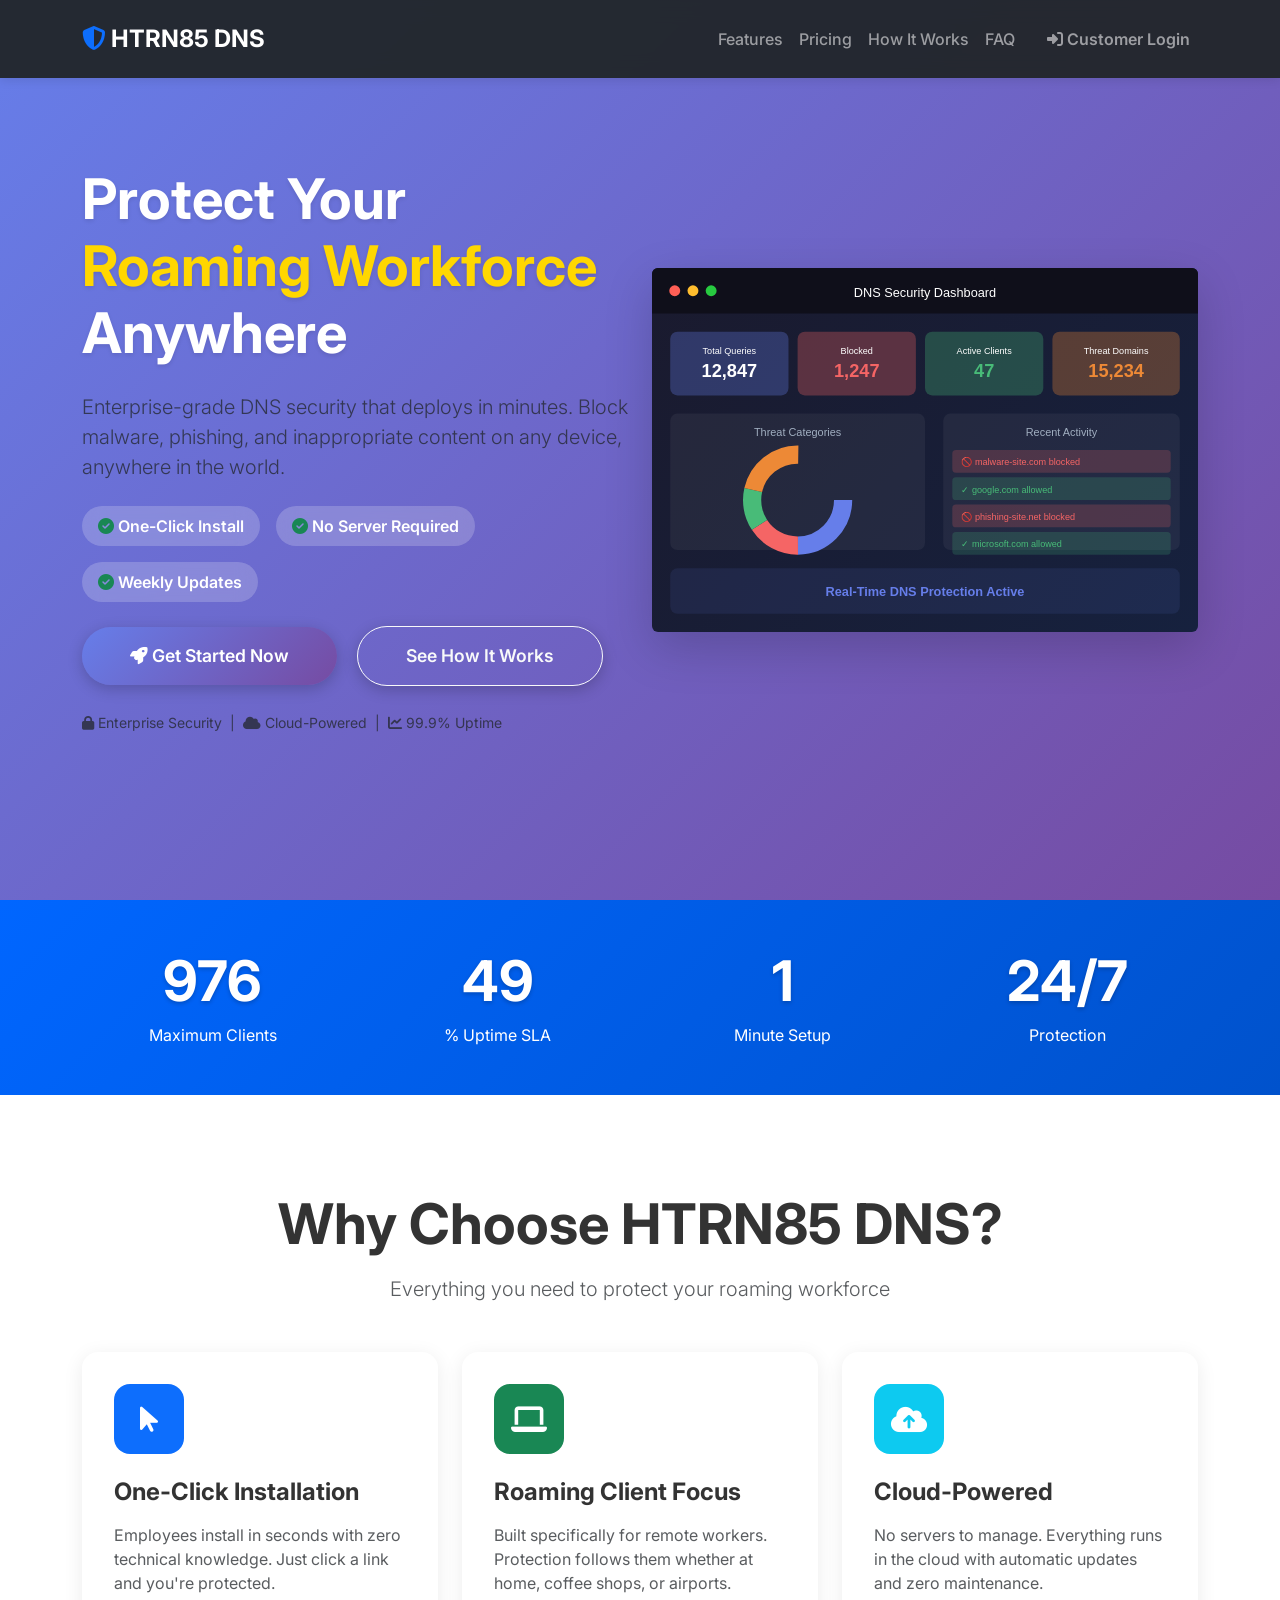
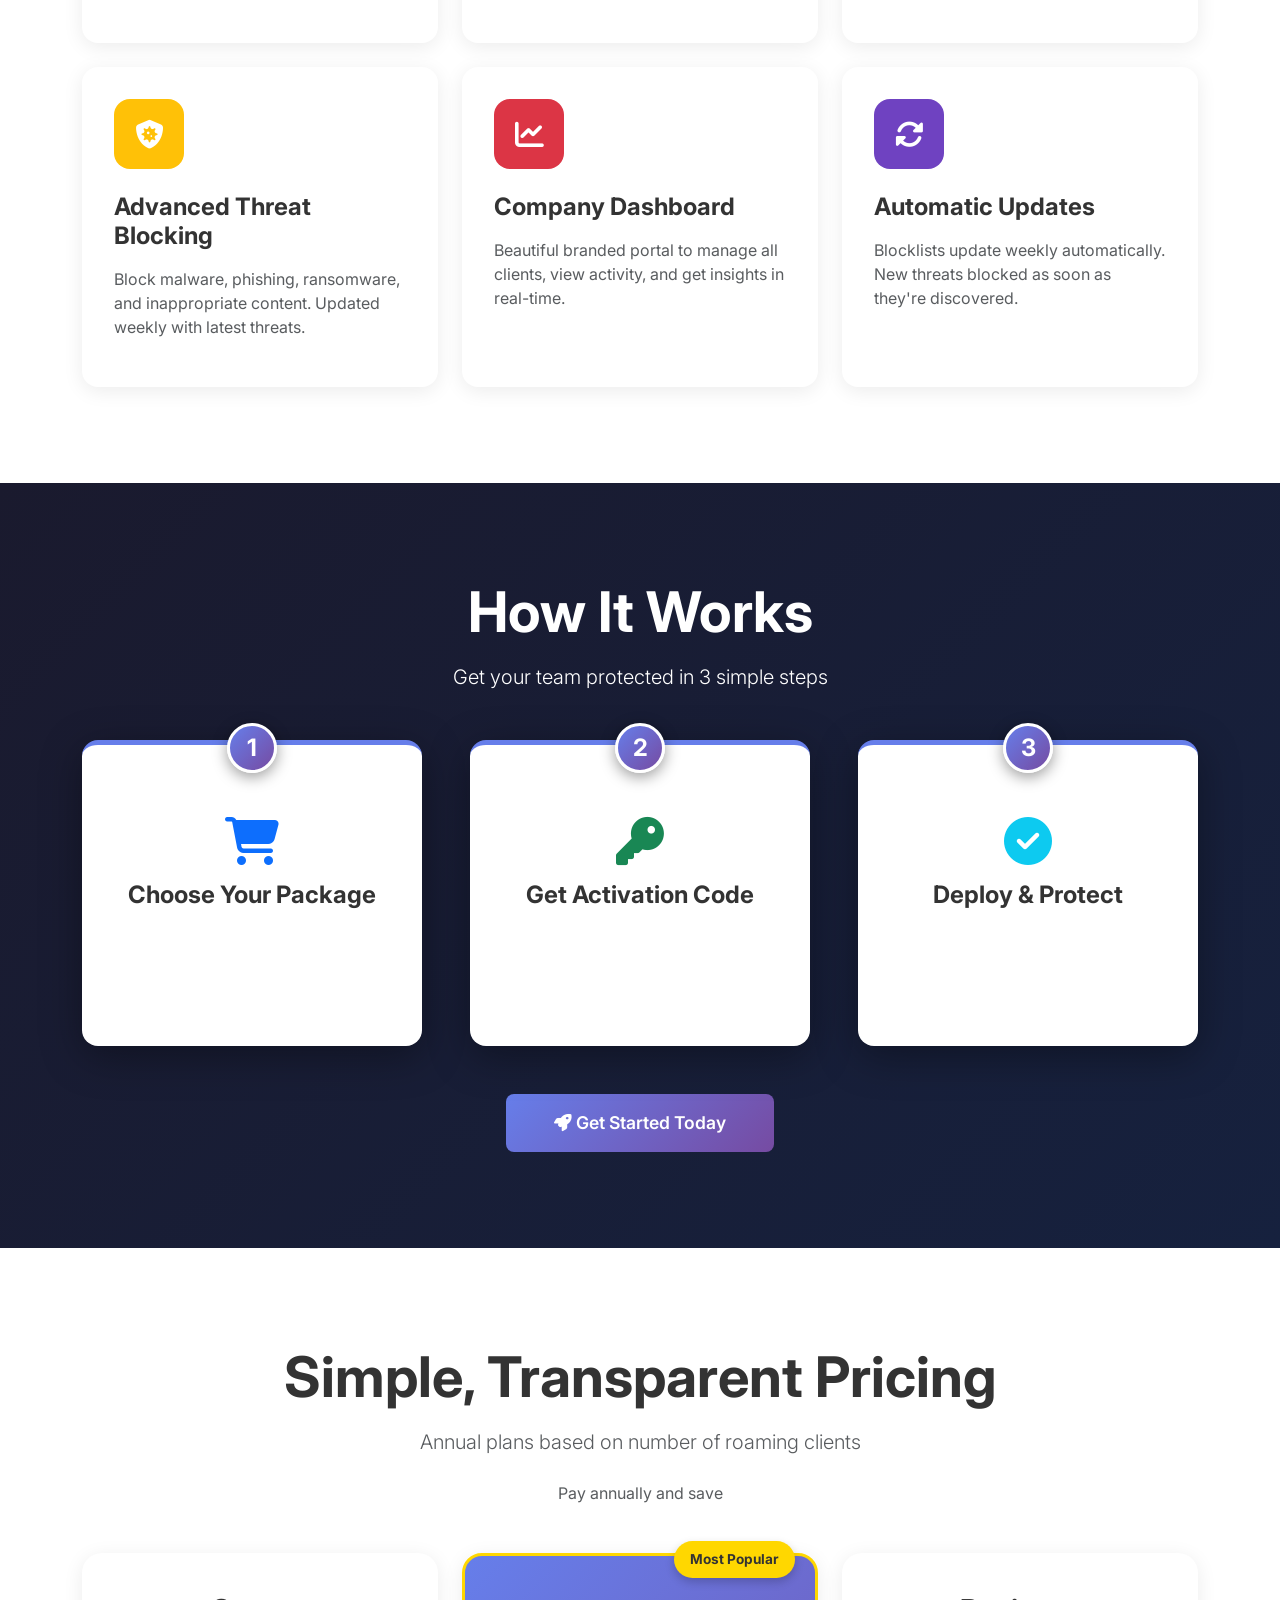
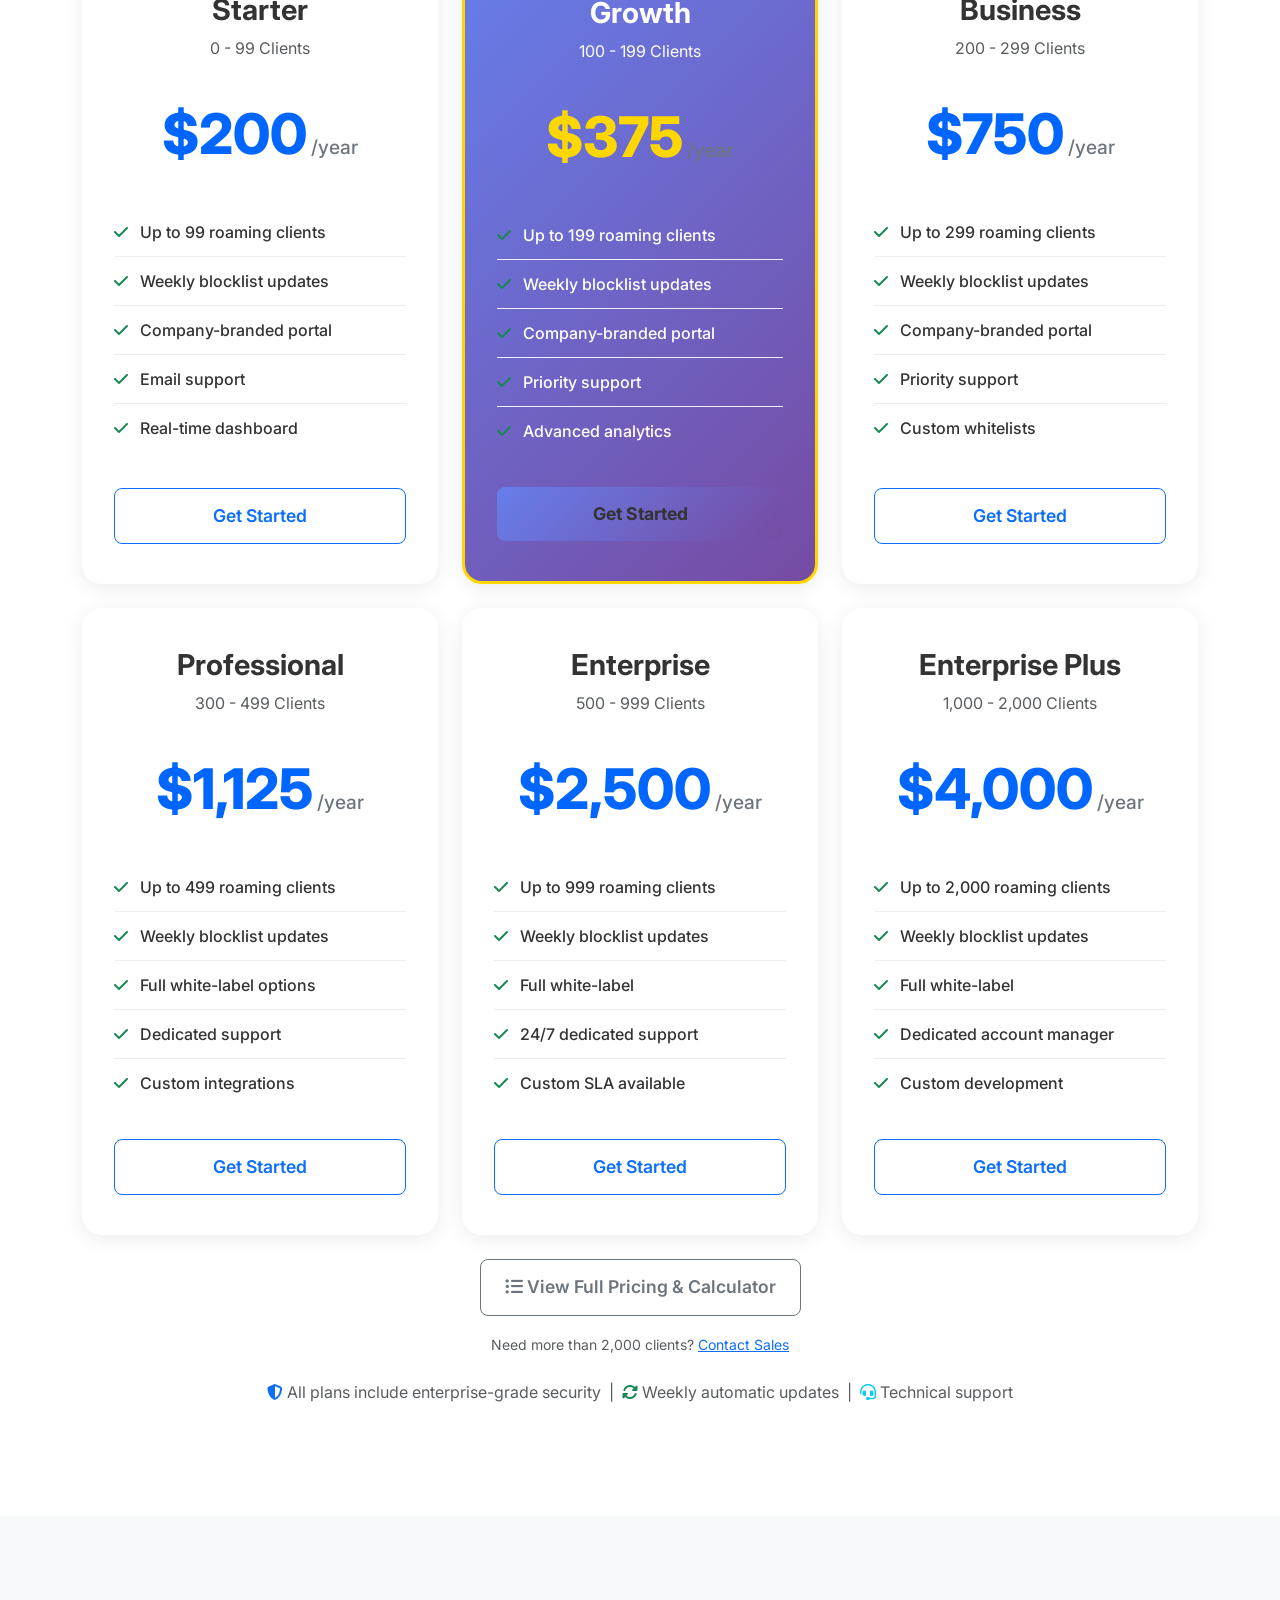
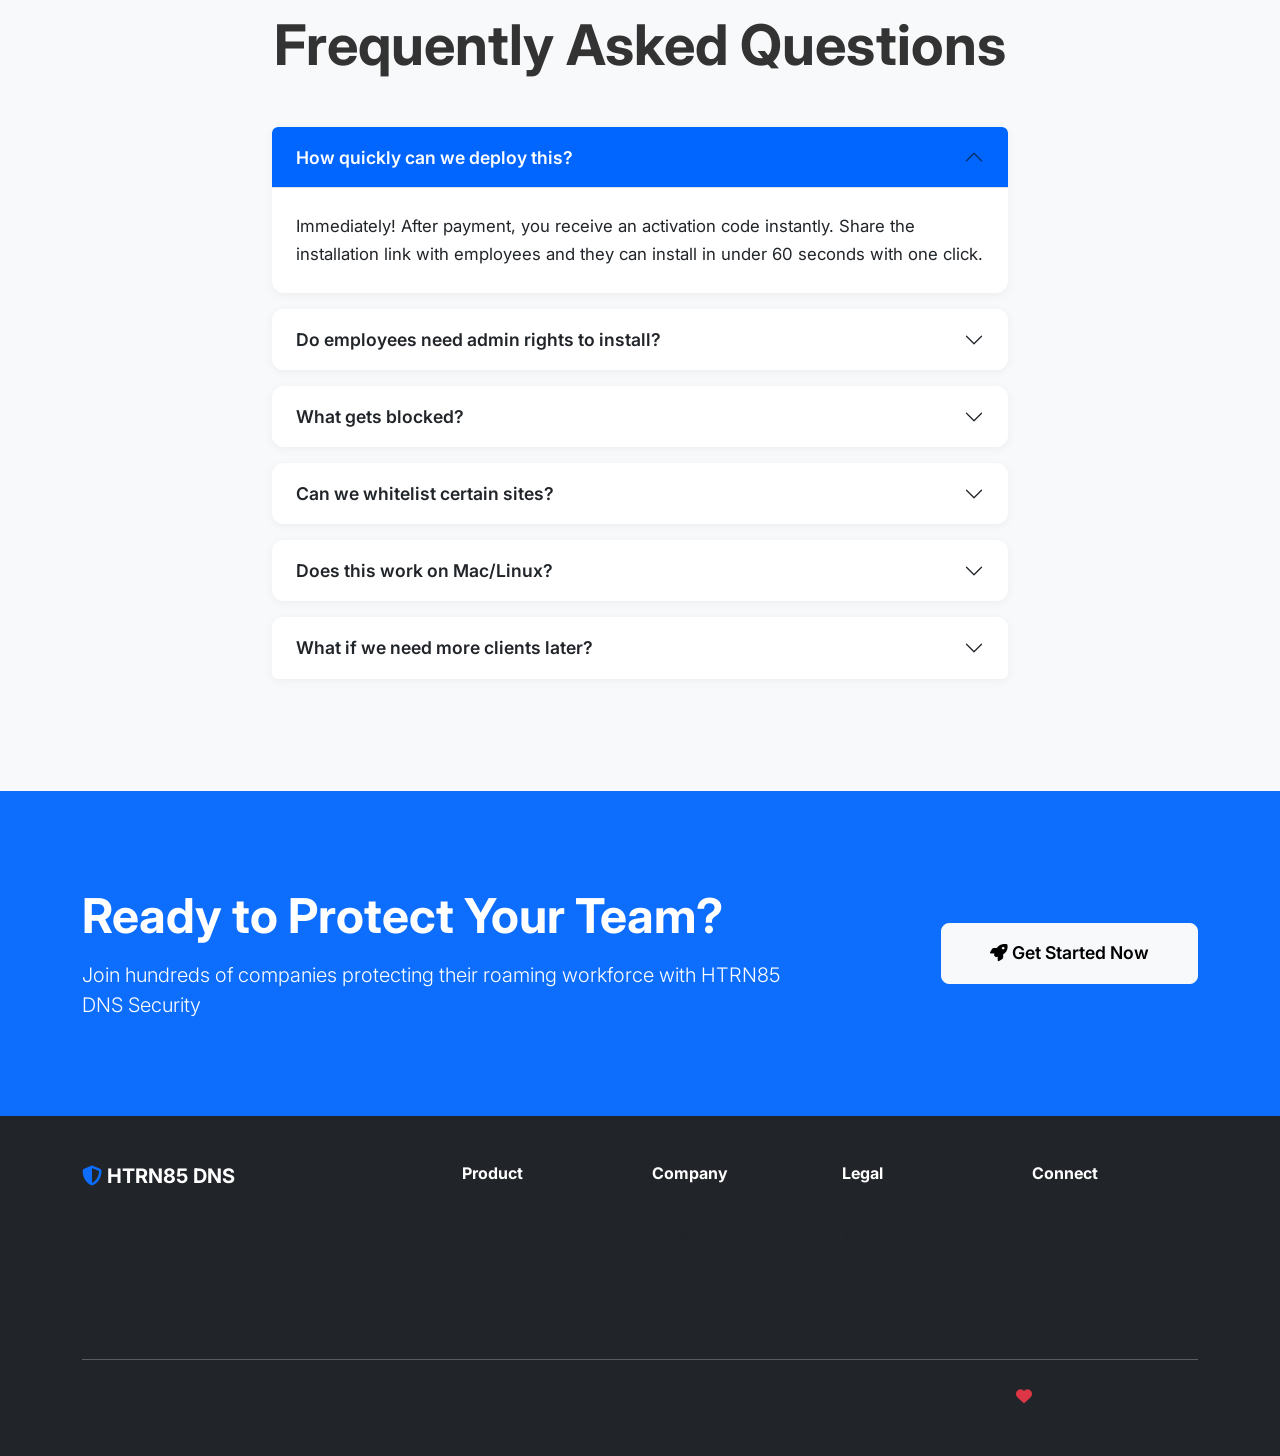
==== commit c87107c0: "Fix 6 critical checkout flow bugs: sessionStorage mismatch, activation code prefix, CORS origin, ent" ====
--- a/index.html
+++ b/index.html
@@ -74,7 +74,7 @@
                                 <i class="fas fa-check-circle text-success"></i> No Server Required
                             </div>
                             <div class="feature-badge">
-                                <i class="fas fa-check-circle text-success"></i> Daily Updates
+                                <i class="fas fa-check-circle text-success"></i> Weekly Updates
                             </div>
                         </div>
                         <div class="hero-cta animate-fade-in-delay-3">
@@ -236,7 +236,7 @@
                             <i class="fas fa-shield-virus"></i>
                         </div>
                         <h4 class="fw-bold mb-3">Advanced Threat Blocking</h4>
-                        <p class="text-muted">Block malware, phishing, ransomware, and inappropriate content. Updated daily with latest threats.</p>
+                        <p class="text-muted">Block malware, phishing, ransomware, and inappropriate content. Updated weekly with latest threats.</p>
                     </div>
                 </div>
 
@@ -256,7 +256,7 @@
                             <i class="fas fa-sync-alt"></i>
                         </div>
                         <h4 class="fw-bold mb-3">Automatic Updates</h4>
-                        <p class="text-muted">Blocklists update daily automatically. New threats blocked as soon as they're discovered.</p>
+                        <p class="text-muted">Blocklists update weekly automatically. New threats blocked as soon as they're discovered.</p>
                     </div>
                 </div>
             </div>
@@ -484,7 +484,7 @@
             <div class="text-center mt-4">
                 <p class="text-muted">
                     <i class="fas fa-shield-alt text-primary"></i> All plans include enterprise-grade security &nbsp;|&nbsp;
-                    <i class="fas fa-sync-alt text-success"></i> Daily automatic updates &nbsp;|&nbsp;
+                    <i class="fas fa-sync-alt text-success"></i> Weekly automatic updates &nbsp;|&nbsp;
                     <i class="fas fa-headset text-info"></i> Technical support
                 </p>
             </div>
@@ -535,7 +535,7 @@
                             </h2>
                             <div id="faq3" class="accordion-collapse collapse" data-bs-parent="#faqAccordion">
                                 <div class="accordion-body">
-                                    We block malware, phishing sites, ransomware, cryptojacking, adult content, gambling, and known threat domains. Our blocklists are updated daily with the latest threats.
+                                    We block malware, phishing sites, ransomware, cryptojacking, adult content, gambling, and known threat domains. Our blocklists are updated weekly with the latest threats.
                                 </div>
                             </div>
                         </div>
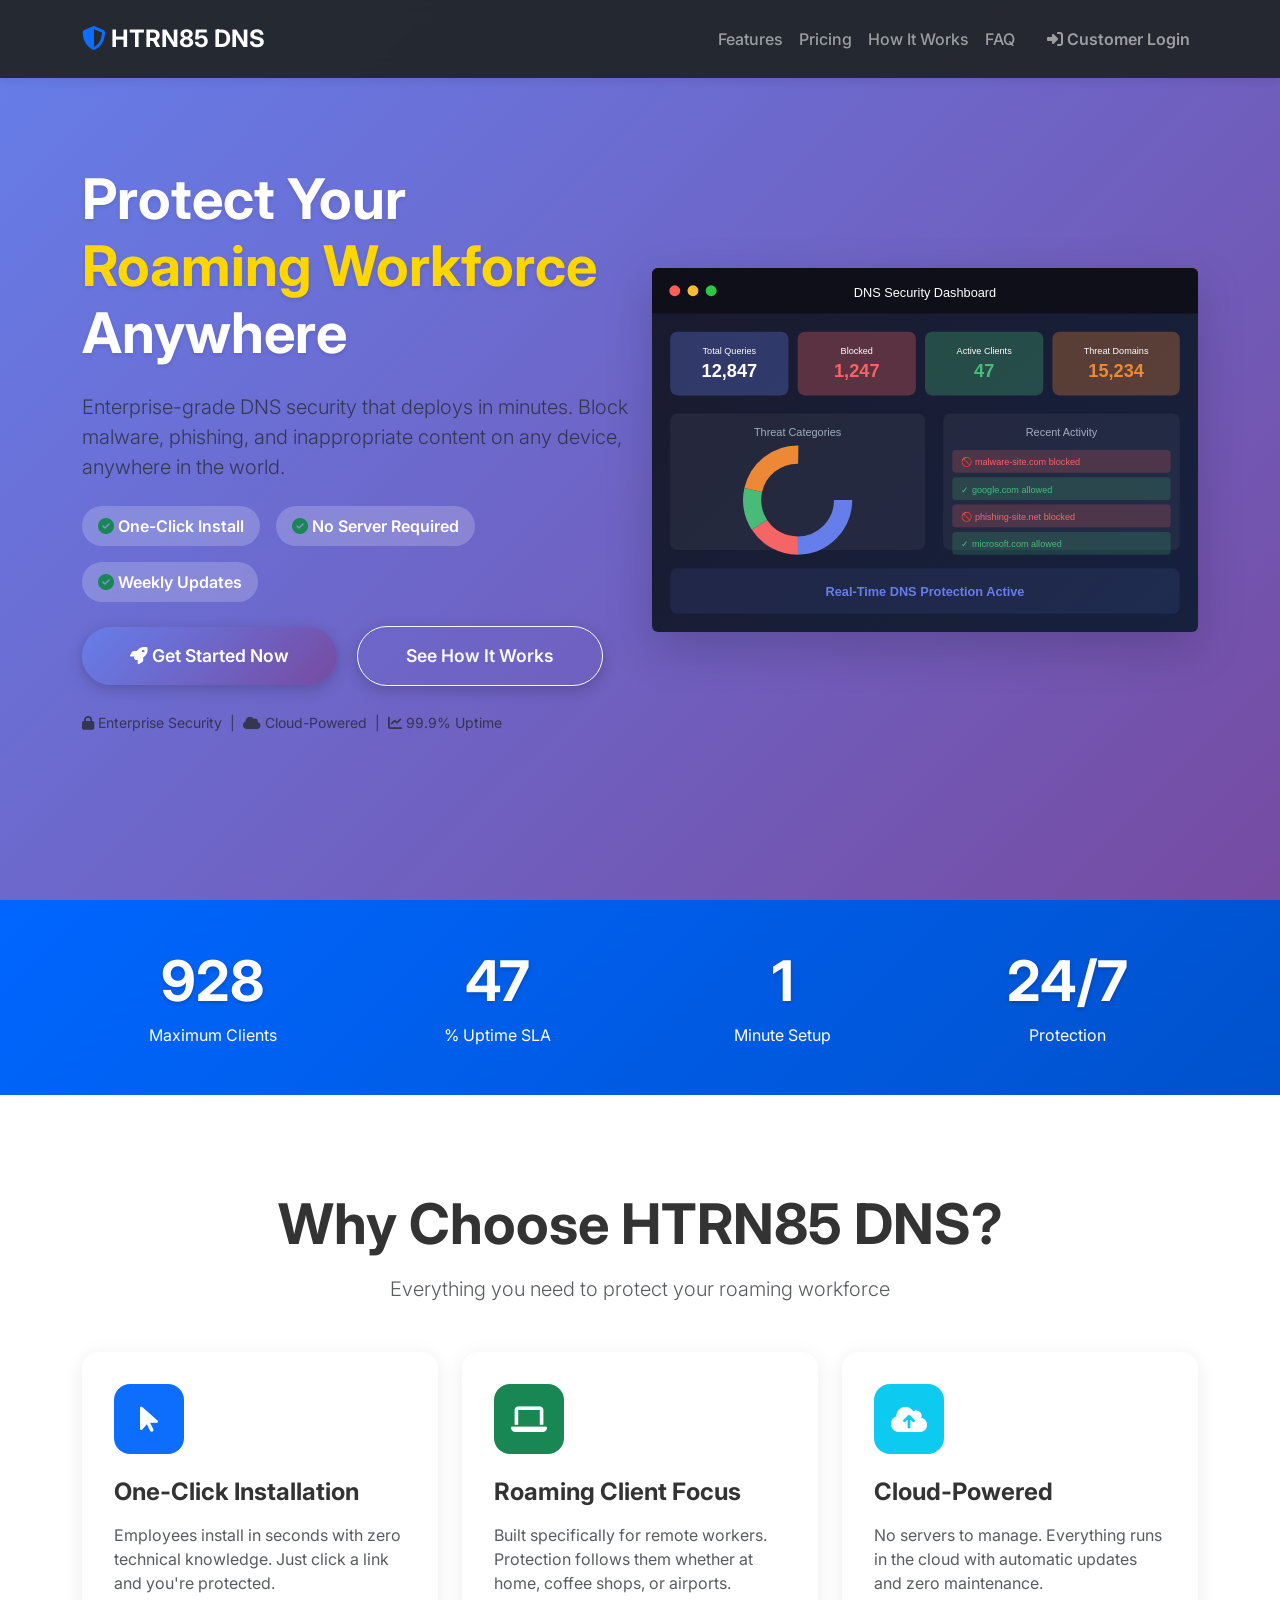
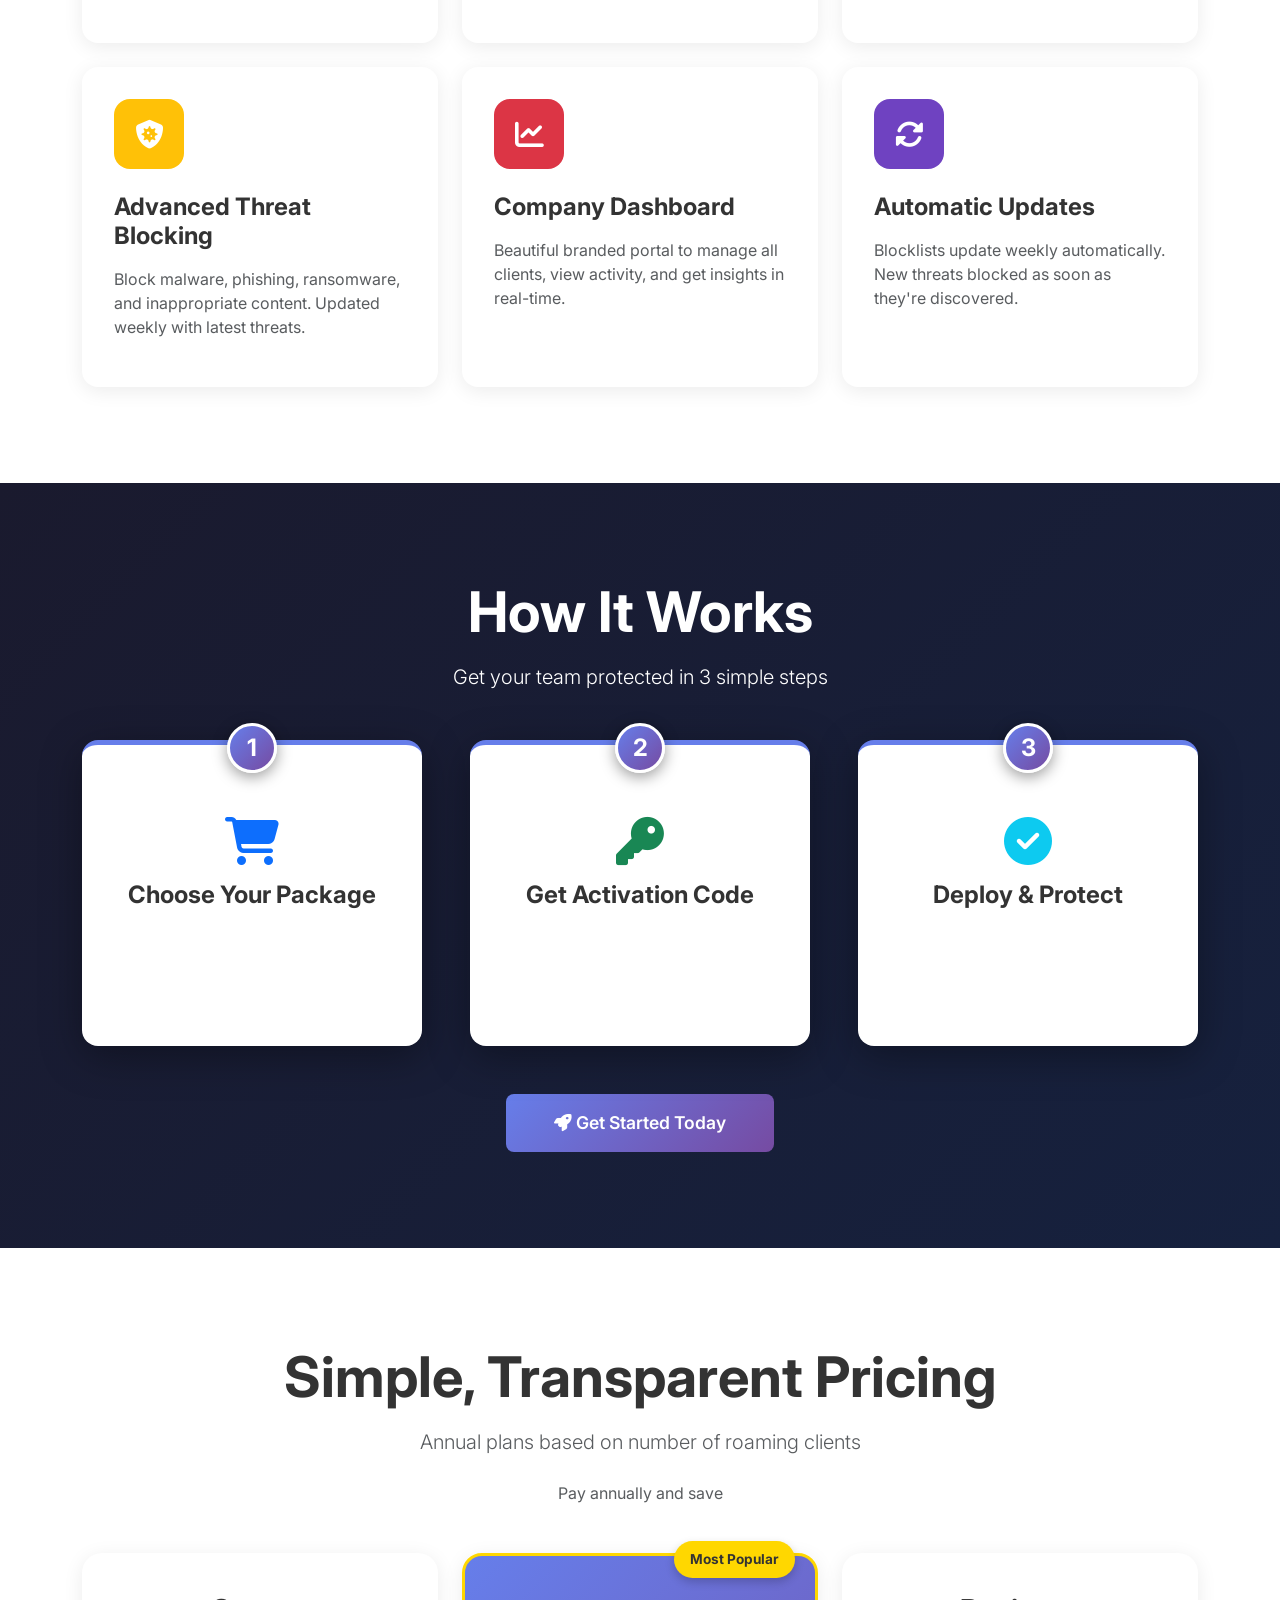
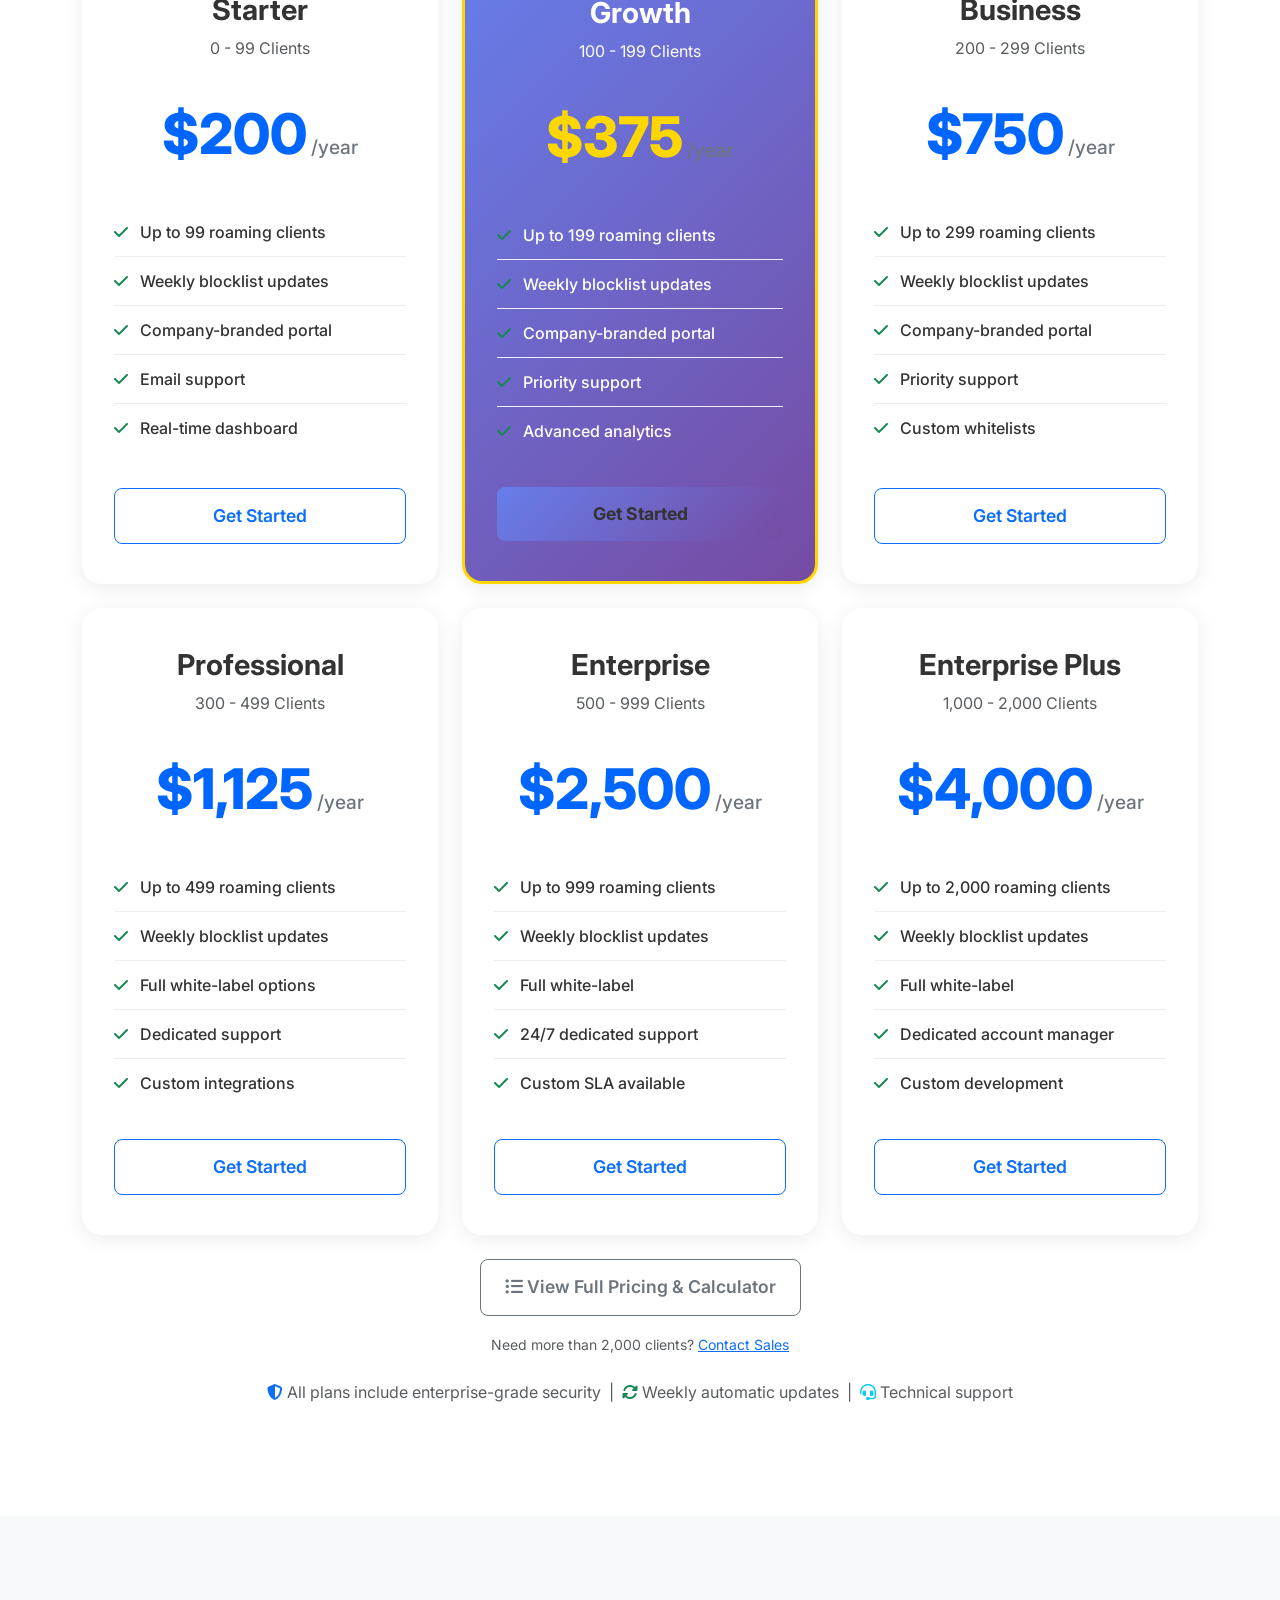
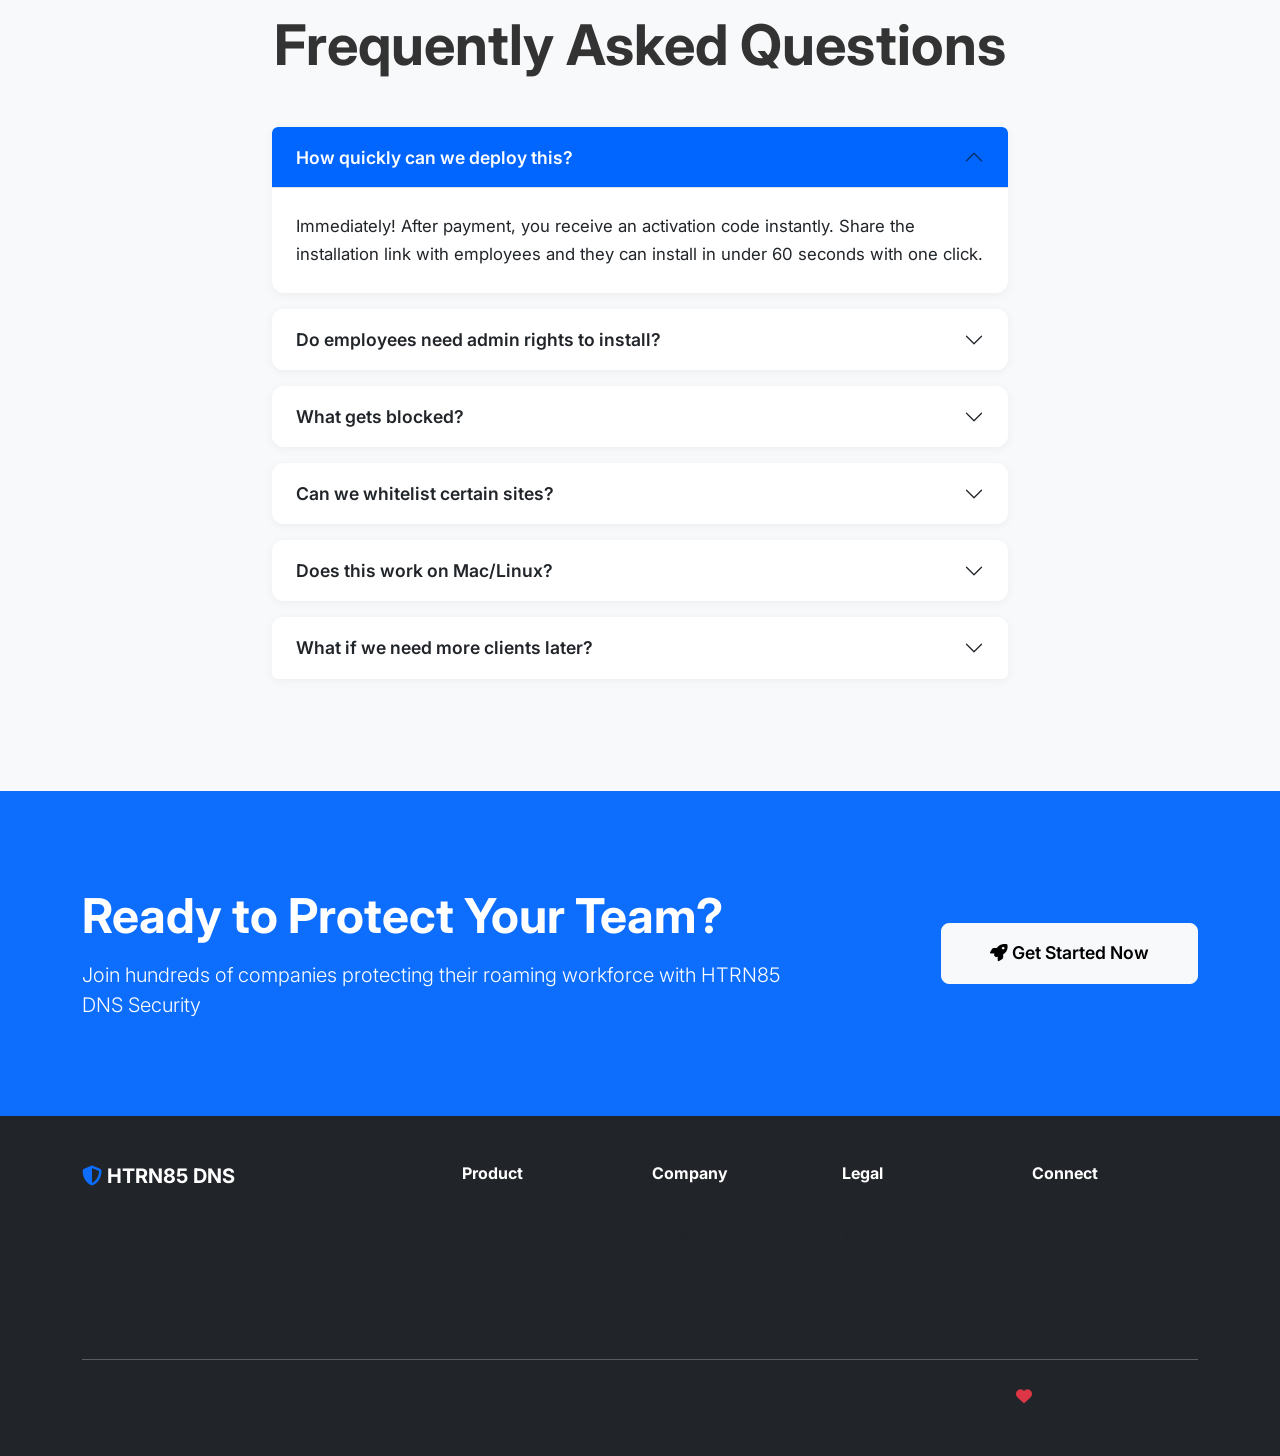
==== commit 9f0ff44f: "Fix Customer Login link, API_BASE_URL, deploy customer portal to live site" ====
--- a/index.html
+++ b/index.html
@@ -45,7 +45,7 @@
                         <a class="nav-link" href="#faq">FAQ</a>
                     </li>
                     <li class="nav-item">
-                        <a class="nav-link btn btn-outline-primary ms-lg-3" href="#" onclick="alert('Customer portal coming soon! Contact support@htrn85dns.com'); return false;">
+                        <a class="nav-link btn btn-outline-primary ms-lg-3" href="customer-portal.html">
                             <i class="fas fa-sign-in-alt"></i> Customer Login
                         </a>
                     </li>
